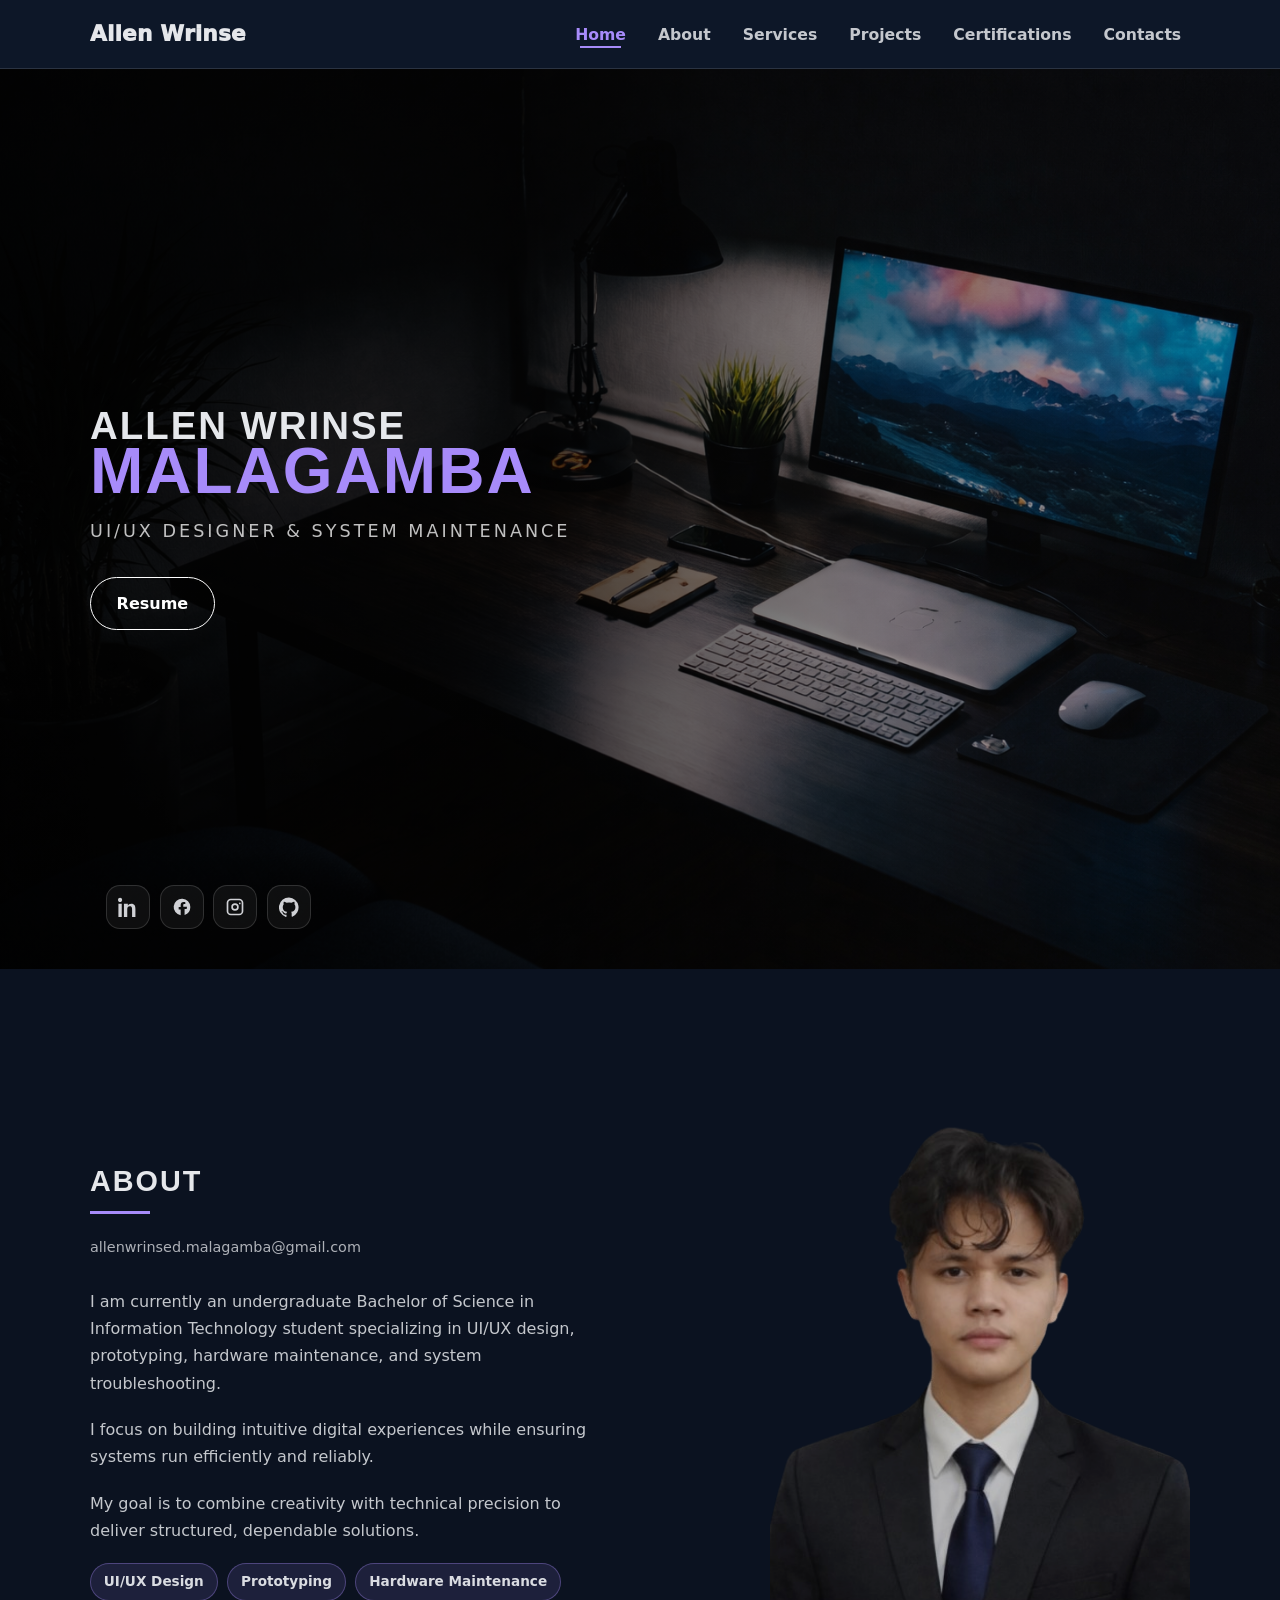
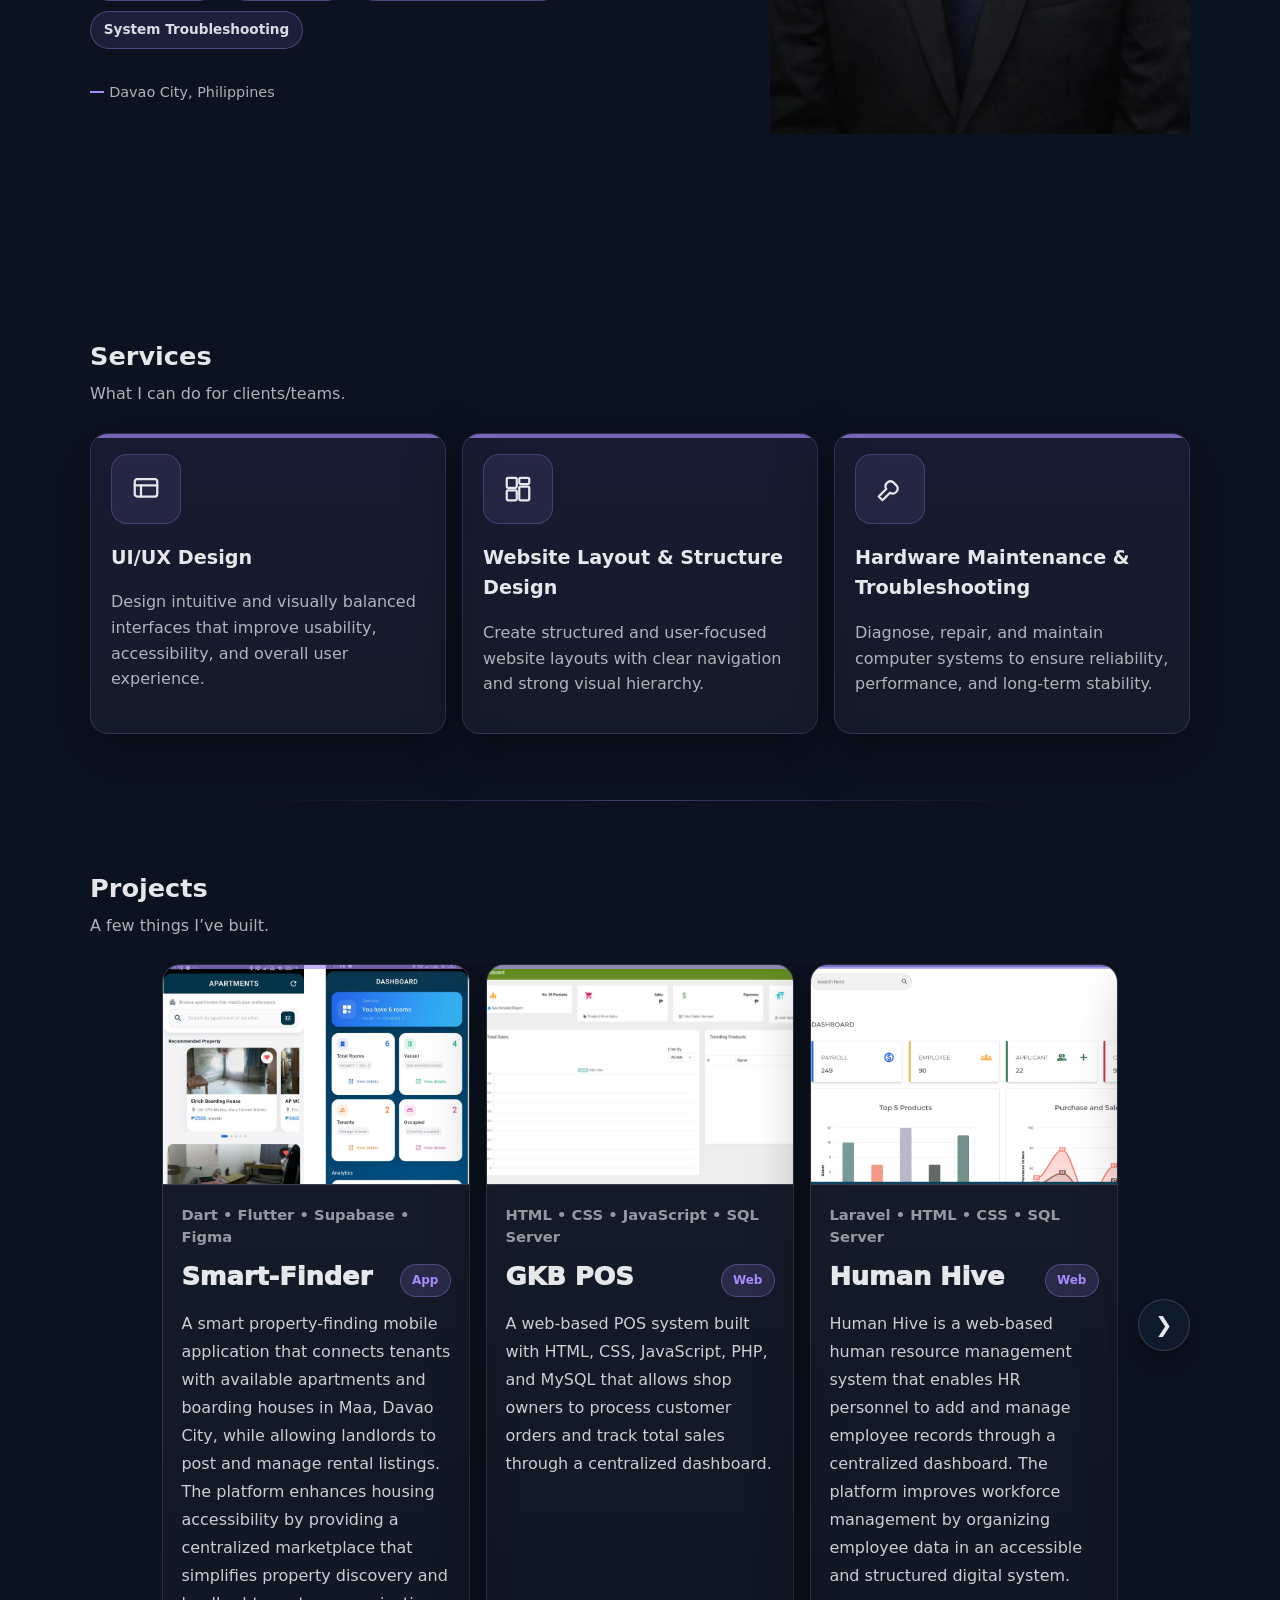
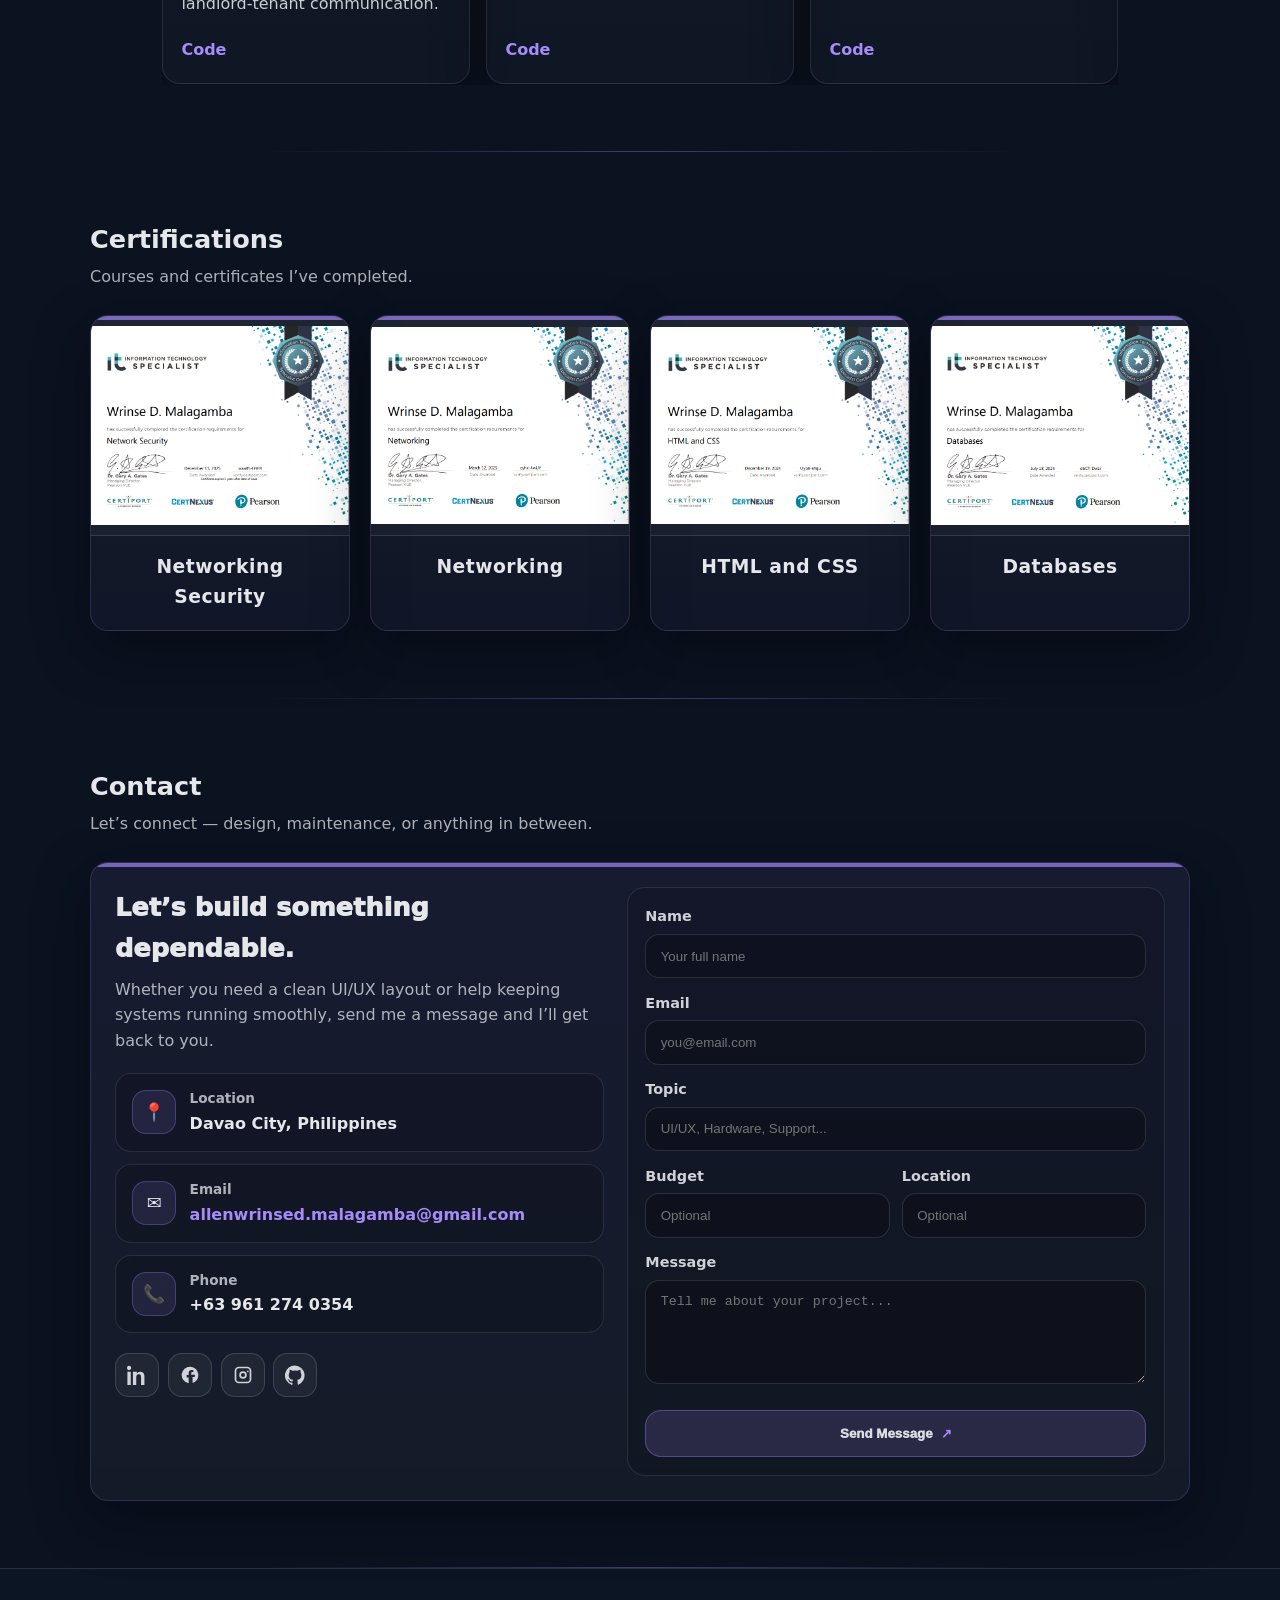
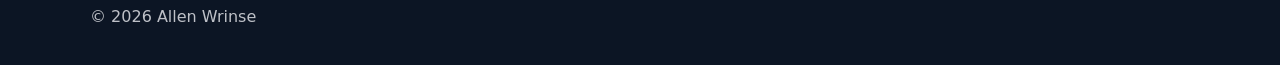
==== index.html @ 5a3c5b52 "Updated" ====
<!doctype html>
<html lang="en">
<head>
  <meta charset="utf-8" />
  <meta name="viewport" content="width=device-width, initial-scale=1" />
  <meta name="description" content="Portfolio website" />
  <title>Allen Wrinse | Portfolio</title>
  <link rel="stylesheet" href="css/style.css" />
  <link href="https://fonts.googleapis.com/css2?family=Bebas+Neue&display=swap" rel="stylesheet">
</head>

<body>
  <!-- ✅ MODERN LOADING SCREEN -->
  <div class="loader-screen" id="loaderScreen" aria-hidden="true">
    <div class="loader-content">
      <div class="loader-ring"></div>
      <p class="loader-text">Loading portfolio...</p>
    </div>
  </div>

  <header class="site-header" id="top">
    <div class="container header-inner">
      <a class="logo" href="#top">Allen Wrinse</a>

      <button class="nav-toggle" aria-label="Open menu" aria-expanded="false" data-toggle>
        ☰
      </button>

      <nav class="nav" aria-label="Primary navigation" data-nav>
        <a href="#home">Home</a>
        <a href="#about">About</a>
        <a href="#services">Services</a>
        <a href="#projects">Projects</a>
        <a href="#certifications">Certifications</a>
        <a href="#contact">Contacts</a>
      </nav>
    </div>
  </header>

  <main>
    <!-- HOME -->
    <section class="hero-full" id="home">
      <div class="hero-overlay"></div>

      <div class="container hero-content">
        <div class="hero-left">
          <h1 class="hero-title">
            <span class="first-name">ALLEN WRINSE</span>
            <span class="last-name">MALAGAMBA</span>
          </h1>

          <p class="hero-role">UI/UX Designer & System Maintenance</p>

          <div class="hero-buttons">
            <a href="assets/resume/Malagamba-Resume (1).pdf" download class="hero-btn">
              Resume
            </a>
          </div>
        </div>
      </div>

      <!-- Hero Social Media -->
      <div class="hero-social">
        <!-- LinkedIn -->
        <a class="social-btn" href="YOUR_LINKEDIN_URL" target="_blank" rel="noreferrer" aria-label="LinkedIn">
          <svg viewBox="0 0 24 24" class="social-icon" aria-hidden="true">
            <path d="M4.98 3.5C4.98 4.88 3.87 6 2.5 6S0 4.88 0 3.5 1.12 1 2.5 1 4.98 2.12 4.98 3.5ZM.5 8h4V24h-4V8Zm7.5 0h3.8v2.2h.1c.5-1 1.9-2.2 4-2.2 4.2 0 5 2.8 5 6.4V24h-4v-8.3c0-2 0-4.5-2.7-4.5-2.7 0-3.1 2.1-3.1 4.4V24h-4V8Z"/>
          </svg>
        </a>

        <!-- Facebook -->
        <a class="social-btn" href="https://www.facebook.com/allen.ae.37" target="_blank" rel="noreferrer" aria-label="Facebook">
          <svg viewBox="0 0 24 24" class="social-icon" aria-hidden="true">
            <path d="M22 12a10 10 0 1 0-11.6 9.9v-7H8v-2.9h2.4V9.7c0-2.4 1.4-3.7 3.6-3.7 1 0 2 .2 2 .2v2.2h-1.1c-1.1 0-1.4.7-1.4 1.4v1.8H18l-.4 2.9h-2.5v7A10 10 0 0 0 22 12Z"/>
          </svg>
        </a>

        <!-- Instagram -->
        <a class="social-btn" href="https://www.instagram.com/wrinshit/" target="_blank" rel="noreferrer" aria-label="Instagram">
          <svg viewBox="0 0 24 24" class="social-icon" aria-hidden="true">
            <path d="M7 2h10a5 5 0 0 1 5 5v10a5 5 0 0 1-5 5H7a5 5 0 0 1-5-5V7a5 5 0 0 1 5-5Zm10 2H7a3 3 0 0 0-3 3v10a3 3 0 0 0 3 3h10a3 3 0 0 0 3-3V7a3 3 0 0 0-3-3Zm-5 3.5A4.5 4.5 0 1 1 7.5 12 4.5 4.5 0 0 1 12 7.5Zm0 2A2.5 2.5 0 1 0 14.5 12 2.5 2.5 0 0 0 12 9.5ZM17.8 6.7a1 1 0 1 1-1 1 1 1 0 0 1 1-1Z"/>
          </svg>
        </a>

        <!-- GitHub -->
        <a class="social-btn" href="https://github.com/Wrnse" target="_blank" rel="noreferrer" aria-label="GitHub">
          <svg viewBox="0 0 24 24" class="social-icon" aria-hidden="true">
            <path d="M12 .5A12 12 0 0 0 8.2 23.9c.6.1.8-.3.8-.6v-2.1c-3.3.7-4-1.4-4-1.4-.6-1.4-1.4-1.8-1.4-1.8-1.1-.8.1-.8.1-.8 1.2.1 1.8 1.2 1.8 1.2 1.1 1.8 2.9 1.3 3.6 1 .1-.8.4-1.3.7-1.6-2.6-.3-5.3-1.3-5.3-5.8 0-1.3.5-2.4 1.2-3.2-.1-.3-.5-1.5.1-3.1 0 0 1-.3 3.3 1.2a11.3 11.3 0 0 1 6 0c2.3-1.5 3.3-1.2 3.3-1.2.6 1.6.2 2.8.1 3.1.8.8 1.2 1.9 1.2 3.2 0 4.5-2.7 5.5-5.3 5.8.4.3.8 1 .8 2.1v3.1c0 .3.2.7.8.6A12 12 0 0 0 12 .5Z"/>
          </svg>
        </a>
      </div>
    </section>

    <!-- ABOUT -->
    <section class="about-split" id="about">
      <div class="about-overlay"></div>

      <div class="container about-inner">
        <div class="about-left">
          <h2 class="about-heading">
            ABOUT
            <span class="about-accent-line"></span>
          </h2>

          <p class="about-email">
            allenwrinsed.malagamba@gmail.com
          </p>

          <div class="about-description">
            <p>
              I am currently an undergraduate Bachelor of Science in Information Technology student specializing in UI/UX design, prototyping, hardware maintenance, and system troubleshooting.
            </p>

            <p>
              I focus on building intuitive digital experiences while ensuring systems run efficiently and reliably.
            </p>

            <p>
              My goal is to combine creativity with technical precision to deliver structured, dependable solutions.
            </p>
          </div>

          <div class="about-highlight">
            <span>UI/UX Design</span>
            <span>Prototyping</span>
            <span>Hardware Maintenance</span>
            <span>System Troubleshooting</span>
          </div>

          <div class="about-location">
            <span>Davao City, Philippines</span>
          </div>
        </div>

        <div class="about-right">
          <img src="assets/images/Profile2.png" alt="Allen Portrait">
        </div>
      </div>
    </section>

    <!-- SERVICES -->
    <section class="section" id="services">
      <div class="container">
        <div class="section-head">
          <h2>Services</h2>
          <p class="muted">What I can do for clients/teams.</p>
          <br>
        </div>

        <div class="grid services-grid">
          <article class="card service">
            <div class="service-icon-box">
              <svg viewBox="0 0 24 24" aria-hidden="true">
                <rect x="3" y="4" width="18" height="14" rx="2"/>
                <line x1="3" y1="9" x2="21" y2="9"/>
                <line x1="8" y1="9" x2="8" y2="18"/>
              </svg>
            </div>

            <h3>UI/UX Design</h3>
            <p class="muted">
              Design intuitive and visually balanced interfaces that improve usability,
              accessibility, and overall user experience.
            </p>
          </article>

          <article class="card service">
            <div class="service-icon-box">
              <svg viewBox="0 0 24 24" aria-hidden="true">
                <rect x="3" y="3" width="8" height="8" rx="1"/>
                <rect x="13" y="3" width="8" height="5" rx="1"/>
                <rect x="13" y="10" width="8" height="11" rx="1"/>
                <rect x="3" y="13" width="8" height="8" rx="1"/>
              </svg>
            </div>

            <h3>Website Layout & Structure Design</h3>
            <p class="muted">
              Create structured and user-focused website layouts with clear navigation
              and strong visual hierarchy.
            </p>
          </article>

          <article class="card service">
            <div class="service-icon-box">
              <svg viewBox="0 0 24 24" aria-hidden="true">
                <path d="M14.5 6.5a4 4 0 0 0-5.5 5.5L3 18l3 3 6-6a4 4 0 0 0 5.5-5.5z"/>
              </svg>
            </div>

            <h3>Hardware Maintenance & Troubleshooting</h3>
            <p class="muted">
              Diagnose, repair, and maintain computer systems to ensure reliability,
              performance, and long-term stability.
            </p>
          </article>
        </div>
      </div>
    </section>

<!-- PROJECTS -->
<section class="section" id="projects">
  <div class="container">
    <div class="section-head">
      <h2>Projects</h2>
      <p class="muted">A few things I’ve built.</p>
      <br>
    </div>

    <div class="projects-slider" id="projectsSlider">
      <button class="projects-arrow projects-arrow-prev" id="projectsPrev" aria-label="Previous projects">
        &#10094;
      </button>

      <div class="projects-viewport">
        <div class="projects-track" id="projectsTrack">

          <!-- Project 1 -->
          <article class="card project">
            <div class="project-media">
              <img class="project-img" src="assets/images/Project1.2.jpg" alt="BusWay CrowdSense preview">
            </div>

            <div class="project-body">
              <p class="project-meta">Dart • Flutter • Supabase • Figma</p>

              <div class="project-top">
                <h3>Smart-Finder</h3>
              <span class="pill">App</span>
              </div>

              <p class="project-desc">
                A smart property-finding mobile application that connects tenants with 
                available apartments and boarding houses in Maa, Davao City, while allowing 
                landlords to post and manage rental listings. The platform enhances housing 
                accessibility by providing a centralized marketplace that simplifies property 
                discovery and landlord-tenant communication.
              </p>

              <div class="links-row">
                <a class="link" href="https://github.com/Wrnse/SmartFinder.git" target="_blank" rel="noreferrer">Code</a>
                
              </div>
            </div>
          </article>

          <!-- Project 2 -->
          <article class="card project">
            <div class="project-media">
              <img class="project-img" src="assets/images/Project2.jpg" alt="Smart-Finder preview">
            </div>

            <div class="project-body">
              <p class="project-meta">HTML • CSS • JavaScript • SQL Server</p>

              <div class="project-top">
                <h3>GKB POS</h3>
                <span class="pill">Web</span>
              </div>

              <p class="project-desc">
                A web-based POS system built with HTML, CSS, JavaScript, PHP, and 
                MySQL that allows shop owners to process customer orders and track 
                total sales through a centralized dashboard.
              </p>

              <div class="links-row">
                <a class="link" href="#" target="_blank" rel="noreferrer">Code</a>
          
              </div>
            </div>
          </article>

          <!-- Project 3 -->
          <article class="card project">
            <div class="project-media">
              <img class="project-img" src="assets/images/Project3.png" alt="Library Management System preview">
            </div>

            <div class="project-body">
              <p class="project-meta">Laravel • HTML • CSS • SQL Server</p>

              <div class="project-top">
                <h3>Human Hive</h3>
                <span class="pill">Web</span>
              </div>

              <p class="project-desc">
                Human Hive is a web-based human resource management system that enables 
                HR personnel to add and manage employee records through a centralized 
                dashboard. The platform improves workforce management by organizing 
                employee data in an accessible and structured digital system.
              </p>

              <div class="links-row">
                <a class="link" href="#" target="_blank" rel="noreferrer">Code</a>
                
              </div>
            </div>
          </article>

          <!-- Project 4 -->
          <article class="card project">
            <div class="project-media">
              <img class="project-img" src="assets/images/Project4.png" alt="Library Management System preview">
            </div>

            <div class="project-body">
              <p class="project-meta">HTML • CSS • PHP • Supabase</p>

              <div class="project-top">
                <h3>Smart Finder Admin Panel</h3>
                <span class="pill">Web</span>
              </div>

              <p class="project-desc">
                Smart Finder Admin Panel is a web-based admin management system that allows 
                administrators to approve or reject landlord accounts and room listings, 
                ensuring that only verified properties appear on the Smart Finder platform.
              </p>

              <div class="links-row">
                <a class="link" href="#" target="_blank" rel="noreferrer">Code</a>
                
              </div>
            </div>
          </article>
           <!-- Project 5 -->
          <article class="card project">
            <div class="project-media">
              <img class="project-img" src="assets/images/Project5.jpg" alt="Library Management System preview">
            </div>

            <div class="project-body">
              <p class="project-meta">Figma</p>

              <div class="project-top">
                <h3>Smart Finder Prototype</h3>
                <span class="pill">Figma</span>
              </div>

              <p class="project-desc">
                Smart Finder Prototype is a UI/UX design prototype developed in Figma 
                that demonstrates the layout, navigation, and user interface of the Smart
                 Finder mobile application. The prototype was used to visualize the system 
                 design and improve the user experience before implementation.
              </p>

              <div class="links-row">
                <a class="link" href="https://www.figma.com/design/rtiCyKwjjNTP4VekdtyBj2/SMART-FINDER?node-id=0-1&p=f&t=eLqyEFg26atmFKoG-0" target="_blank" rel="noreferrer">Code</a>
                
              </div>
            </div>
          </article>

        </div>
      </div>

      <button class="projects-arrow projects-arrow-next" id="projectsNext" aria-label="Next projects">
        &#10095;
      </button>
    </div>
  </div>
</section>

    <!-- CERTIFICATIONS -->
    <section class="section" id="certifications">
      <div class="container">
        <div class="section-head">
          <h2>Certifications</h2>
          <p class="muted">Courses and certificates I’ve completed.</p>
          <br>
        </div>

        <div class="grid cert-grid">
          <article class="card cert" role="button" tabindex="0"
            data-cert="assets/images/Cert1.png" data-title="Networking Security">
            <div class="cert-media">
              <img class="cert-img" src="assets/images/Cert1.png" alt="Networking Security certificate">
            </div>
            <h3 class="cert-title">Networking Security</h3>
          </article>

          <article class="card cert" role="button" tabindex="0"
            data-cert="assets/images/Cert2.png" data-title="Networking">
            <div class="cert-media">
              <img class="cert-img" src="assets/images/Cert2.png" alt="Networking certificate">
            </div>
            <h3 class="cert-title">Networking</h3>
          </article>

          <article class="card cert" role="button" tabindex="0"
            data-cert="assets/images/Cert3.png" data-title="HTML and CSS">
            <div class="cert-media">
              <img class="cert-img" src="assets/images/Cert3.png" alt="HTML and CSS certificate">
            </div>
            <h3 class="cert-title">HTML and CSS</h3>
          </article>

          <article class="card cert" role="button" tabindex="0"
            data-cert="assets/images/Cert4.png" data-title="Databases">
            <div class="cert-media">
              <img class="cert-img" src="assets/images/Cert4.png" alt="Databases certificate">
            </div>
            <h3 class="cert-title">Databases</h3>
          </article>
        </div>
      </div>
    </section>

    <!-- CONTACT -->
    <section class="section" id="contact">
      <div class="container">
        <div class="section-head">
          <h2>Contact</h2>
          <p class="muted">Let’s connect — design, maintenance, or anything in between.</p>
          <br>
        </div>

        <div class="contact-layout card">
          <div class="contact-left">
            <h3 class="contact-title">Let’s build something dependable.</h3>
            <p class="muted contact-sub">
              Whether you need a clean UI/UX layout or help keeping systems running smoothly,
              send me a message and I’ll get back to you.
            </p>

            <div class="contact-items">
              <div class="contact-item">
                <div class="contact-icon">📍</div>
                <div>
                  <p class="muted contact-label">Location</p>
                  <p class="contact-value">Davao City, Philippines</p>
                </div>
              </div>

              <div class="contact-item">
                <div class="contact-icon">✉️</div>
                <div>
                  <p class="muted contact-label">Email</p>
                  <p class="contact-value">
                    <a class="link"
                      href="https://mail.google.com/mail/?view=cm&fs=1&to=allenwrinsed.malagamba@gmail.com"
                      target="_blank"
                      rel="noopener noreferrer">
                      allenwrinsed.malagamba@gmail.com
                    </a>
                  </p>
                </div>
              </div>

              <div class="contact-item">
                <div class="contact-icon">📞</div>
                <div>
                  <p class="muted contact-label">Phone</p>
                  <p class="contact-value">
                    <a>+63 961 274 0354</a>
                  </p>
                </div>
              </div>
            </div>

            <div class="contact-social">
              <!-- LinkedIn -->
              <a class="social-btn" href="YOUR_LINKEDIN_URL" target="_blank" rel="noreferrer" aria-label="LinkedIn">
                <svg viewBox="0 0 24 24" class="social-icon" aria-hidden="true">
                  <path d="M4.98 3.5C4.98 4.88 3.87 6 2.5 6S0 4.88 0 3.5 1.12 1 2.5 1 4.98 2.12 4.98 3.5ZM.5 8h4V24h-4V8Zm7.5 0h3.8v2.2h.1c.5-1 1.9-2.2 4-2.2 4.2 0 5 2.8 5 6.4V24h-4v-8.3c0-2 0-4.5-2.7-4.5-2.7 0-3.1 2.1-3.1 4.4V24h-4V8Z"/>
                </svg>
              </a>

              <!-- Facebook -->
              <a class="social-btn" href="https://www.facebook.com/allen.ae.37" target="_blank" rel="noreferrer" aria-label="Facebook">
                <svg viewBox="0 0 24 24" class="social-icon" aria-hidden="true">
                  <path d="M22 12a10 10 0 1 0-11.6 9.9v-7H8v-2.9h2.4V9.7c0-2.4 1.4-3.7 3.6-3.7 1 0 2 .2 2 .2v2.2h-1.1c-1.1 0-1.4.7-1.4 1.4v1.8H18l-.4 2.9h-2.5v7A10 10 0 0 0 22 12Z"/>
                </svg>
              </a>

              <!-- Instagram -->
              <a class="social-btn" href="https://www.instagram.com/wrinshit/" target="_blank" rel="noreferrer" aria-label="Instagram">
                <svg viewBox="0 0 24 24" class="social-icon" aria-hidden="true">
                  <path d="M7 2h10a5 5 0 0 1 5 5v10a5 5 0 0 1-5 5H7a5 5 0 0 1-5-5V7a5 5 0 0 1 5-5Zm10 2H7a3 3 0 0 0-3 3v10a3 3 0 0 0 3 3h10a3 3 0 0 0 3-3V7a3 3 0 0 0-3-3Zm-5 3.5A4.5 4.5 0 1 1 7.5 12 4.5 4.5 0 0 1 12 7.5Zm0 2A2.5 2.5 0 1 0 14.5 12 2.5 2.5 0 0 0 12 9.5ZM17.8 6.7a1 1 0 1 1-1 1 1 1 0 0 1 1-1Z"/>
                </svg>
              </a>

              <!-- GitHub -->
              <a class="social-btn" href="https://github.com/Wrnse" target="_blank" rel="noreferrer" aria-label="GitHub">
                <svg viewBox="0 0 24 24" class="social-icon" aria-hidden="true">
                  <path d="M12 .5A12 12 0 0 0 8.2 23.9c.6.1.8-.3.8-.6v-2.1c-3.3.7-4-1.4-4-1.4-.6-1.4-1.4-1.8-1.4-1.8-1.1-.8.1-.8.1-.8 1.2.1 1.8 1.2 1.8 1.2 1.1 1.8 2.9 1.3 3.6 1 .1-.8.4-1.3.7-1.6-2.6-.3-5.3-1.3-5.3-5.8 0-1.3.5-2.4 1.2-3.2-.1-.3-.5-1.5.1-3.1 0 0 1-.3 3.3 1.2a11.3 11.3 0 0 1 6 0c2.3-1.5 3.3-1.2 3.3-1.2.6 1.6.2 2.8.1 3.1.8.8 1.2 1.9 1.2 3.2 0 4.5-2.7 5.5-5.3 5.8.4.3.8 1 .8 2.1v3.1c0 .3.2.7.8.6A12 12 0 0 0 12 .5Z"/>
                </svg>
              </a>
            </div>
          </div>

          <div class="contact-right">
            <form class="contact-form"
              action="https://formsubmit.co/allenwrinsed.malagamba@gmail.com"
              method="POST">
              <input type="hidden" name="_subject" value="New Portfolio Message (Allen Wrinse)">
              <input type="hidden" name="_captcha" value="false">
              <input type="hidden" name="_template" value="table">

              <div class="field">
                <label for="name">Name</label>
                <input id="name" name="name" type="text" placeholder="Your full name" required>
              </div>

              <div class="field">
                <label for="email">Email</label>
                <input id="email" name="email" type="email" placeholder="you@email.com" required>
              </div>

              <div class="field">
                <label for="topic">Topic</label>
                <input id="topic" name="topic" type="text" placeholder="UI/UX, Hardware, Support..." required>
              </div>

              <div class="field field-row">
                <div class="field">
                  <label for="budget">Budget</label>
                  <input id="budget" name="budget" type="text" placeholder="Optional">
                </div>

                <div class="field">
                  <label for="location">Location</label>
                  <input id="location" name="location" type="text" placeholder="Optional">
                </div>
              </div>

              <div class="field">
                <label for="message">Message</label>
                <textarea id="message" name="message" rows="5" placeholder="Tell me about your project..." required></textarea>
              </div>

              <button class="contact-submit" type="submit">
                Send Message <span class="send-arrow">↗</span>
              </button>
            </form>
          </div>
        </div>
      </div>
    </section>
  </main>

  <footer class="site-footer">
    <div class="container footer-inner">
      <p>© 2026 Allen Wrinse</p>
    </div>
  </footer>

  <!-- CERT MODAL -->
  <div class="modal" id="certModal" aria-hidden="true">
    <div class="modal-overlay" data-close></div>

    <div class="modal-dialog" role="dialog" aria-modal="true" aria-label="Certificate preview">
      <button class="modal-close" type="button" aria-label="Close modal" data-close>✕</button>

      <h3 class="modal-title" id="modalTitle">Certificate</h3>

      <div class="modal-body">
        <img id="modalImg" src="" alt="Certificate preview">
      </div>
    </div>
  </div>

  <script>
  // ✅ MODERN LOADING SCREEN
  window.addEventListener("load", () => {
    const loader = document.getElementById("loaderScreen");
    if (loader) {
      loader.classList.add("hide");

      setTimeout(() => {
        loader.style.display = "none";
      }, 700);
    }
  });

  // Navbar Active Section Highlight
  const sections = document.querySelectorAll("section[id]");
  const navLinks = document.querySelectorAll(".nav a");

  function activateNavOnScroll() {
    let scrollY = window.pageYOffset;

    sections.forEach(section => {
      const sectionHeight = section.offsetHeight;
      const sectionTop = section.offsetTop - 120;
      const sectionId = section.getAttribute("id");

      if (scrollY > sectionTop && scrollY <= sectionTop + sectionHeight) {
        navLinks.forEach(link => {
          link.classList.remove("active");
          if (link.getAttribute("href") === "#" + sectionId) {
            link.classList.add("active");
          }
        });
      }
    });
  }

  window.addEventListener("scroll", activateNavOnScroll);

  // Mobile nav toggle
  const btn = document.querySelector("[data-toggle]");
  const nav = document.querySelector("[data-nav]");
  if (btn && nav) {
    btn.addEventListener("click", () => {
      const open = nav.classList.toggle("open");
      btn.setAttribute("aria-expanded", open ? "true" : "false");
    });
  }

  // Fade In Sections On Scroll
  const fadeSections = document.querySelectorAll(".section");

  const observer = new IntersectionObserver(entries => {
    entries.forEach(entry => {
      if (entry.isIntersecting) {
        entry.target.classList.add("visible");
      }
    });
  }, {
    threshold: 0.15
  });

  fadeSections.forEach(section => {
    observer.observe(section);
  });

  const aboutImg = document.querySelector(".about-right img");

  const imgObserver = new IntersectionObserver(entries => {
    entries.forEach(entry => {
      if (entry.isIntersecting) {
        entry.target.classList.add("visible");
      }
    });
  }, { threshold: 0.3 });

  if (aboutImg) {
    imgObserver.observe(aboutImg);
  }

  // Certification Modal Logic
  const modal = document.getElementById("certModal");
  const modalImg = document.getElementById("modalImg");
  const modalTitle = document.getElementById("modalTitle");
  const certCards = document.querySelectorAll(".cert");

  function openModal(imgSrc, titleText) {
    modalImg.src = imgSrc;
    modalImg.alt = titleText + " certificate";
    modalTitle.textContent = titleText || "Certificate";

    modal.classList.add("open");
    modal.setAttribute("aria-hidden", "false");

    document.body.style.overflow = "hidden";
  }

  function closeModal() {
    modal.classList.remove("open");
    modal.setAttribute("aria-hidden", "true");

    document.body.style.overflow = "";
    modalImg.src = "";
  }

  certCards.forEach(card => {
    const imgSrc = card.getAttribute("data-cert");
    const titleText = card.getAttribute("data-title") || "Certificate";

    card.addEventListener("click", () => openModal(imgSrc, titleText));

    card.addEventListener("keydown", (e) => {
      if (e.key === "Enter" || e.key === " ") {
        e.preventDefault();
        openModal(imgSrc, titleText);
      }
    });
  });

  modal.addEventListener("click", (e) => {
    if (e.target.matches("[data-close]")) closeModal();
  });

  document.addEventListener("keydown", (e) => {
    if (e.key === "Escape" && modal.classList.contains("open")) {
      closeModal();
    }
  });

  // ✅ Projects slider with left/right arrows
  const projectsSlider = document.getElementById("projectsSlider");
  const projectsTrack = document.getElementById("projectsTrack");
  const projectsPrev = document.getElementById("projectsPrev");
  const projectsNext = document.getElementById("projectsNext");
  const projectCards = projectsTrack ? Array.from(projectsTrack.querySelectorAll(".project")) : [];

  let currentProjectPage = 0;

  function getVisibleProjects() {
    if (window.innerWidth <= 600) return 1;
    if (window.innerWidth <= 900) return 2;
    return 3;
  }

  function shouldEnableProjectsSlider() {
    return projectCards.length > 3;
  }

  function getTotalPages() {
    const visibleProjects = getVisibleProjects();
    return Math.ceil(projectCards.length / visibleProjects);
  }

  function updateProjectArrowState() {
    if (!projectsPrev || !projectsNext) return;

    if (!shouldEnableProjectsSlider()) {
      projectsPrev.style.display = "none";
      projectsNext.style.display = "none";
      return;
    }

    const totalPages = getTotalPages();

    projectsPrev.style.display = currentProjectPage > 0 ? "grid" : "none";
    projectsNext.style.display = currentProjectPage < totalPages - 1 ? "grid" : "none";
  }

  function updateProjectsSlider() {
    if (!projectsSlider || !projectsTrack || !projectCards.length) return;

    if (!shouldEnableProjectsSlider()) {
      projectsSlider.classList.remove("is-slider");
      projectsTrack.style.transform = "";
      updateProjectArrowState();
      currentProjectPage = 0;
      return;
    }

    projectsSlider.classList.add("is-slider");

    const visibleProjects = getVisibleProjects();
    const totalPages = getTotalPages();

    if (currentProjectPage >= totalPages) {
      currentProjectPage = totalPages - 1;
    }

    const startIndex = currentProjectPage * visibleProjects;
    const maxStartIndex = Math.max(0, projectCards.length - visibleProjects);
    const safeStartIndex = Math.min(startIndex, maxStartIndex);

    const cardWidth = projectCards[0].offsetWidth;
    const gap = parseFloat(getComputedStyle(projectsTrack).gap) || 16;
    const moveX = safeStartIndex * (cardWidth + gap);

    projectsTrack.style.transform = `translateX(-${moveX}px)`;

    updateProjectArrowState();
  }

  if (projectsPrev && projectsNext && projectsTrack && projectsSlider) {
    projectsNext.addEventListener("click", () => {
      if (!shouldEnableProjectsSlider()) return;

      const totalPages = getTotalPages();

      if (currentProjectPage < totalPages - 1) {
        currentProjectPage++;
        updateProjectsSlider();
      }
    });

    projectsPrev.addEventListener("click", () => {
      if (!shouldEnableProjectsSlider()) return;

      if (currentProjectPage > 0) {
        currentProjectPage--;
        updateProjectsSlider();
      }
    });

    window.addEventListener("load", updateProjectsSlider);
    window.addEventListener("resize", updateProjectsSlider);
  }
</script>
</body>
</html>
---- css/style.css ----
*,
*::before,
*::after {
  box-sizing: border-box;
}

:root{
  --bg: #0b1220;
  --bg2: #0f1b2d;
  --card: rgba(255,255,255,.06);
  --card2: rgba(255,255,255,.04);
  --text: #e5e7eb;
  --muted: rgba(229,231,235,.75);
  --accent: #a78bfa;
  --border: rgba(255,255,255,.12);
  --radius: 18px;
  --maxw: 1100px;
  --shadow: 0 18px 55px rgba(0,0,0,.35);
}

/* ✅ MODERN LOADING SCREEN */
.loader-screen{
  position: fixed;
  inset: 0;
  z-index: 20000;
  display: flex;
  align-items: center;
  justify-content: center;
  background:
    radial-gradient(700px 500px at 20% 20%, rgba(167,139,250,.18), transparent 60%),
    radial-gradient(700px 500px at 80% 20%, rgba(56,189,248,.10), transparent 60%),
    linear-gradient(180deg, #0b1220, #0f1b2d);
  transition: opacity .7s ease, visibility .7s ease;
}

.loader-screen.hide{
  opacity: 0;
  visibility: hidden;
  pointer-events: none;
}

.loader-content{
  text-align: center;
  padding: 2rem;
}

.loader-ring{
  width: 78px;
  height: 78px;
  margin: 0 auto 1.25rem;
  border-radius: 50%;
  border: 3px solid rgba(255,255,255,.12);
  border-top-color: var(--accent);
  border-right-color: rgba(255,255,255,.45);
  box-shadow: 0 0 35px rgba(167,139,250,.18);
  animation: loaderSpin 1s linear infinite;
}

.loader-name{
  margin: 0;
  font-size: clamp(1.4rem, 3vw, 2.3rem);
  font-weight: 950;
  letter-spacing: 3px;
  color: #ffffff;
}

.loader-text{
  margin: .6rem 0 0;
  color: rgba(229,231,235,.72);
  letter-spacing: 2px;
  text-transform: uppercase;
  font-size: .85rem;
}

@keyframes loaderSpin{
  to{
    transform: rotate(360deg);
  }
}

/* GLOBAL */
* {
  transition:
    background .25s ease,
    border-color .25s ease,
    color .25s ease,
    box-shadow .25s ease,
    transform .25s ease;
}

html {
  scroll-behavior: smooth;
}

body{
  margin: 0;
  font-family: system-ui, -apple-system, "Segoe UI", Roboto, Arial, sans-serif;
  background:
    radial-gradient(900px 650px at 15% 10%, rgba(167,139,250,.14), transparent 62%),
    radial-gradient(900px 650px at 85% 15%, rgba(56,189,248,.10), transparent 58%),
    var(--bg);
  color: var(--text);
  line-height: 1.6;
  overflow-x: hidden;
}

img {
  max-width: 100%;
  display: block;
}

a {
  color: inherit;
  text-decoration: none;
}

.container{
  width: min(var(--maxw), calc(100% - 2rem));
  margin-inline: auto;
}

.section{
  padding: 4.2rem 0;
  opacity: 0;
  transform: translateY(40px);
  transition: opacity .8s ease, transform .8s ease;
  position: relative;
}

.section.visible{
  opacity: 1;
  transform: translateY(0);
}

.section::after{
  content: "";
  position: absolute;
  bottom: 0;
  left: 50%;
  transform: translateX(-50%);
  width: 60%;
  height: 1px;
  background: linear-gradient(
    to right,
    transparent,
    rgba(167,139,250,.35),
    transparent
  );
}

.grid{
  display: grid;
  gap: 1rem;
}

.card{
  position: relative;
  background: var(--card);
  border: 1px solid var(--border);
  border-radius: var(--radius);
  padding: 1.25rem;
  box-shadow: var(--shadow);
  overflow: hidden;
}

.card::before{
  content: "";
  position: absolute;
  top: 0;
  left: 0;
  right: 0;
  height: 4px;
  background: rgba(167,139,250,.75);
  opacity: .9;
}

.muted{
  color: var(--muted);
}

.accent{
  color: var(--accent);
}

.link{
  color: var(--accent);
  font-weight: 900;
}

.link:hover{
  text-decoration: underline;
}

/* Header */
.site-header{
  position: sticky;
  top: 0;
  z-index: 10;
  background: rgba(15,27,45,.70);
  backdrop-filter: blur(10px);
  border-bottom: 1px solid var(--border);
}

.header-inner{
  display: flex;
  align-items: center;
  justify-content: space-between;
  padding: 0.9rem 0;
  gap: 1rem;
  position: relative;
}

.logo{
  font-weight: 950;
  letter-spacing: .2px;
  font-size: 1.35rem;
}

.nav{
  display: flex;
  flex-wrap: wrap;
  gap: 0.9rem;
  justify-content: flex-end;
  align-items: center;
}

.nav a{
  position: relative;
  color: rgba(229,231,235,.85);
  font-weight: 800;
  font-size: 0.98rem;
  padding: 0.45rem 0.55rem;
  border-radius: 12px;
  transition: color .2s ease, background .2s ease;
}

.nav a:hover{
  color: var(--accent);
  background: rgba(167,139,250,.10);
}

.nav a::after{
  content: "";
  position: absolute;
  left: 50%;
  bottom: 6px;
  width: 0%;
  height: 2px;
  background: var(--accent);
  transition: width .25s ease, left .25s ease;
}

.nav a:hover::after{
  width: 60%;
  left: 20%;
}

.nav a.active{
  color: var(--accent);
}

.nav a.active::after{
  width: 60%;
  left: 20%;
}

.nav-cta{
  padding: 0.55rem 0.85rem !important;
  border: 1px solid rgba(167,139,250,.38);
  border-radius: 999px !important;
  background: rgba(167,139,250,.10);
  color: var(--text) !important;
}

.nav-toggle{
  display: none;
  border: 1px solid var(--border);
  background: var(--card2);
  color: var(--text);
  border-radius: 12px;
  padding: 0.55rem 0.75rem;
  font-size: 1.1rem;
  cursor: pointer;
}

/* Hero */
.hero{
  padding-top: 2.7rem;
}

.hero-grid{
  display: grid;
  grid-template-columns: 1.2fr 0.8fr;
  gap: 1.25rem;
  align-items: start;
}

.hero-left {
  opacity: 0;
  transform: translateY(40px);
  animation: heroFadeUp 1s ease forwards;
  animation-delay: .4s;
  max-width: 600px;
}

@keyframes heroFadeUp {
  to {
    opacity: 1;
    transform: translateY(0);
  }
}

.badge{
  display: inline-flex;
  width: fit-content;
  padding: .35rem .65rem;
  border-radius: 999px;
  border: 1px solid rgba(167,139,250,.32);
  background: rgba(167,139,250,.10);
  font-weight: 900;
  letter-spacing: .02em;
  color: rgba(229,231,235,.92);
  margin: 0 0 .85rem;
}

.hero-text h1{
  margin: 0 0 0.75rem;
  line-height: 1.12;
  font-size: clamp(2rem, 3.2vw, 3.1rem);
}

.lead{
  font-size: 1.05rem;
  max-width: 62ch;
}

.btn-row{
  display: flex;
  gap: 0.75rem;
  flex-wrap: wrap;
  margin-top: 1.2rem;
}

.btn{
  display: inline-flex;
  align-items: center;
  justify-content: center;
  padding: 0.85rem 1.05rem;
  border-radius: 999px;
  border: 1px solid var(--border);
  font-weight: 950;
  transition: transform .15s ease, background .15s ease, border-color .15s ease;
}

.btn:hover{
  transform: translateY(-1px);
}

.btn.primary{
  background: var(--accent);
  color: #0b1020;
  border-color: transparent;
  border-radius: 8%;
}

.btn.ghost{
  background: transparent;
  color: var(--text);
}

.resume-download{
  gap: .6rem;
  padding: .8rem 1.05rem;
  border-radius: 14px;
}

.resume-download.btn.primary{
  background: rgba(167,139,250,.75);
  color: #ffffff;
  border: 1px solid rgba(0,0,0,.08);
}

.resume-download.btn.primary:hover{
  transform: translateY(-1px);
  background: rgba(33, 33, 33, 0.92);
  border-color: rgba(0,0,0,.12);
}

.resume-icon{
  width: 22px;
  height: 22px;
  stroke: currentColor;
  stroke-width: 2.2;
  fill: none;
  stroke-linecap: round;
  stroke-linejoin: round;
}

#resumeBtn::before{
  content: "⬇";
  margin-right: .55rem;
  font-weight: 950;
}

.quick{
  margin-top: 1.2rem;
  display: grid;
  grid-template-columns: repeat(3, 1fr);
  gap: .75rem;
}

.quick-item{
  border: 1px solid var(--border);
  border-radius: 14px;
  background: rgba(255,255,255,.03);
  padding: .75rem;
}

.quick-label{
  display: block;
  font-size: .85rem;
  color: var(--muted);
  font-weight: 800;
}

.quick-value{
  display: block;
  margin-top: .15rem;
  font-weight: 950;
}

.hero-card{
  background: linear-gradient(180deg, rgba(255,255,255,.08), rgba(255,255,255,.04));
  border: 1px solid var(--border);
  border-radius: calc(var(--radius) + 4px);
  overflow: hidden;
  box-shadow: var(--shadow);
}

.avatar{
  width: 100%;
  aspect-ratio: 1 / 1;
  object-fit: cover;
  border-bottom: 1px solid var(--border);
}

.hero-card-body{
  padding: 1rem 1.1rem 1.1rem;
}

.small{
  font-size: .92rem;
}

/* HERO FULL BACKGROUND STYLE */
.hero-full {
  position: relative;
  height: 100vh;
  display: flex;
  align-items: center;
  background: url("../assets/images/Background.png") center/cover no-repeat;
  overflow: hidden;
}

.hero-overlay {
  position: absolute;
  inset: 0;
  background: linear-gradient(
    to right,
    rgba(0,0,0,.85) 0%,
    rgba(0,0,0,.75) 40%,
    rgba(0,0,0,.4) 70%,
    rgba(0,0,0,.2) 100%
  );
}

.hero-content {
  position: relative;
  z-index: 2;
}

.first-name {
  font-family: 'Montserrat Light', sans-serif;
  font-size: clamp(1.8rem, 3vw, 4rem);
  letter-spacing: 2px;
  font-weight: 700;
  display: block;
}

.last-name {
  font-family: 'Montserrat', sans-serif;
  font-size: clamp(3.8rem, 5vw, 6rem);
  letter-spacing: 2px;
  font-weight: 900;
  display: block;
  color: #a78bfa;
}

.hero-role {
  margin-top: 1rem;
  font-size: 1.1rem;
  letter-spacing: 3px;
  text-transform: uppercase;
  color: rgba(255,255,255,.75);
}

.first-name,
.last-name {
  margin: 0;
  padding: 0;
  line-height: 0.9;
}

.hero-title {
  margin: 0;
  line-height: 0.9;
}

.hero-buttons {
  margin-top: 2rem;
  display: flex;
  gap: 1rem;
}

.hero-btn,
.contact-submit,
.btn {
  transition: transform .25s ease, box-shadow .25s ease;
}

.hero-btn {
  padding: .8rem 1.6rem;
  border-radius: 30px;
  font-weight: 700;
  border: 1px solid white;
  color: white;
  transition: all .25s ease;
}

.hero-btn:hover,
.contact-submit:hover,
.btn:hover {
  transform: translateY(-3px);
  box-shadow: 0 12px 30px rgba(0,0,0,.35);
}

.hero-btn:hover {
  background: white;
  color: black;
}

.hero-btn.outline {
  background: transparent;
}

.hero-btn.outline:hover {
  background: white;
  color: black;
}

/* Hero social */
.hero-social {
  position: absolute;
  bottom: 40px;
  left: 0;
  width: 100%;
  display: flex;
  gap: .6rem;
  padding-left: calc((100% - var(--maxw)) / 2 + 1rem);
}

/* About */
.about-split {
  position: relative;
  min-height: 100vh;
  display: flex;
  align-items: center;
  background: #0b1220;
  overflow: hidden;
}

.about-overlay {
  position: absolute;
  inset: 0;
  background: linear-gradient(
    to right,
    rgba(11,18,32,.95) 0%,
    rgba(11,18,32,.90) 45%,
    rgba(11,18,32,.55) 70%,
    rgba(11,18,32,.25) 100%
  );
}

.about-inner {
  position: relative;
  z-index: 2;
  display: grid;
  grid-template-columns: 1fr 1fr;
  align-items: center;
  gap: 2rem;
}

.about-left {
  max-width: 520px;
}

.about-heading {
  font-family: 'Montserrat', sans-serif;
  font-weight: 900;
  letter-spacing: 2px;
  font-size: 1.8rem;
  margin-bottom: .5rem;
  position: relative;
  display: inline-block;
}

.about-accent-line {
  display: block;
  width: 60px;
  height: 3px;
  margin-top: .4rem;
  background: var(--accent);
}

.about-email {
  color: var(--muted);
  font-size: .9rem;
  margin-bottom: 1.8rem;
}

.about-description p {
  color: rgba(229,231,235,.85);
  line-height: 1.7;
  margin-bottom: 1.2rem;
}

.about-highlight{
  display: flex;
  flex-wrap: wrap;
  gap: .6rem;
  margin-top: .5rem;
}

.about-highlight span{
  padding: .45rem .8rem;
  border-radius: 999px;
  font-size: .85rem;
  font-weight: 800;
  border: 1px solid rgba(167,139,250,.35);
  background: rgba(167,139,250,.12);
  color: rgba(229,231,235,.95);
  transition: transform .15s ease, background .15s ease;
}

.about-highlight span:hover{
  transform: translateY(-2px);
  background: rgba(167,139,250,.20);
}

.about-location {
  margin-top: 2rem;
  font-size: .9rem;
  color: var(--muted);
  position: relative;
  padding-left: 1.2rem;
}

.about-location::before {
  content: "";
  position: absolute;
  left: 0;
  top: 50%;
  width: 14px;
  height: 2px;
  background: var(--accent);
  transform: translateY(-50%);
}

.about-right {
  display: flex;
  justify-content: flex-end;
}

.about-right img {
  width: 100%;
  max-width: 420px;
  object-fit: cover;
  filter: brightness(.85);
  opacity: 0;
  transform: translateX(40px);
  transition: opacity .9s ease, transform .9s ease;
}

.about-right img.visible {
  opacity: 1;
  transform: translateX(0);
}

/* Section head */
.section-head h2{
  margin: 0 0 0.25rem;
  font-size: clamp(1.5rem, 2vw, 2rem);
}

.section-head p{
  margin: 0;
  max-width: 60ch;
}

/* Services */
.services-grid{
  grid-template-columns: repeat(3, 1fr);
}

.service {
  text-align: left;
  background: linear-gradient(
    180deg,
    rgba(167,139,250,.08),
    rgba(255,255,255,.04)
  );
  border: 1px solid rgba(167,139,250,.18);
  transition: transform .25s ease, box-shadow .25s ease, border-color .25s ease;
}

.service:hover {
  transform: translateY(-10px);
  border-color: rgba(167,139,250,.45);
  box-shadow: 0 25px 70px rgba(0,0,0,.55);
}

.service-icon-box {
  width: 70px;
  height: 70px;
  border-radius: 16px;
  background: rgba(167,139,250,.10);
  border: 1px solid rgba(167,139,250,.25);
  display: grid;
  place-items: center;
  margin-bottom: 1.2rem;
  transition: background .25s ease, transform .25s ease;
}

.service:hover .service-icon-box {
  background: rgba(167,139,250,.20);
  transform: scale(1.05);
}

.service-icon-box svg {
  width: 30px;
  height: 30px;
  stroke: var(--text);
  stroke-width: 1.8;
  fill: none;
  stroke-linecap: round;
  stroke-linejoin: round;
}

.service:hover svg {
  stroke: var(--accent);
}

.service h3 {
  margin-bottom: .6rem;
  font-size: 1.2rem;
  font-weight: 900;
}

/* ======================================
   FINAL PROJECTS CSS
====================================== */

.projects-slider{
  position: relative;
}

.projects-viewport{
  width: 100%;
  overflow: visible;
}

.projects-track{
  display: grid;
  grid-template-columns: repeat(3, minmax(0, 1fr));
  gap: 1rem;
  align-items: stretch;
}

/* same card size */
.project{
  position: relative;
  background: linear-gradient(
    180deg,
    rgba(255,255,255,.05),
    rgba(255,255,255,.02)
  );
  border: 1px solid rgba(255,255,255,.10);
  padding: 0;
  overflow: hidden;
  display: flex;
  flex-direction: column;
  height: auto;
  min-height: auto;
  transition: transform .25s ease, box-shadow .25s ease, border-color .25s ease;
}

.project:hover{
  transform: translateY(-10px);
  border-color: rgba(167,139,250,.45);
  box-shadow: 0 30px 80px rgba(0,0,0,.6);
}

.project-media{
  width: 100%;
  height: 220px; /* back to original */
  background: rgba(255,255,255,.03);
  border-bottom: 1px solid var(--border);
  overflow: hidden;
  flex-shrink: 0;
}

.project-img{
  width: 100%;
  height: 100%;
  object-fit: cover;
  object-position: center;
  transition: transform .35s ease;
}

.project:hover .project-img{
  transform: scale(1.04);
}

.project-body{
  padding: 1.2rem 1.15rem 1.25rem;
  display: flex;
  flex-direction: column;
  gap: .85rem;
  flex: 1;
}

.project-meta{
  margin: 0;
  font-size: .92rem;
  line-height: 1.5;
  color: rgba(229,231,235,.62);
  font-weight: 700;
}

.project-top{
  display: flex;
  justify-content: space-between;
  align-items: flex-start;
  gap: .75rem;
  margin: 0;
}

.project-top h3{
  margin: 0;
  font-size: clamp(1.45rem, 2vw, 2rem);
  line-height: 1.15;
  font-weight: 950;
  color: var(--text);
}

.project-desc{
  margin: 0;
  color: rgba(229,231,235,.88);
  font-size: 1rem;
  line-height: 1.75;
}

.project .pill{
  flex-shrink: 0;
  margin-top: .15rem;
  background: rgba(167,139,250,.15);
  border: 1px solid rgba(167,139,250,.35);
  color: var(--accent);
  padding: .35rem .7rem;
  border-radius: 999px;
  font-size: .75rem;
  font-weight: 800;
}

.project .links-row{
  margin-top: auto;
  padding-top: .35rem;
  display: flex;
  gap: 1rem;
}

.project .links-row .link{
  position: relative;
  font-weight: 800;
}

.project .links-row .link::after{
  content: "";
  position: absolute;
  left: 0;
  bottom: -3px;
  width: 0%;
  height: 2px;
  background: var(--accent);
  transition: width .25s ease;
}

.project .links-row .link:hover::after{
  width: 100%;
}

/* arrows */
.projects-arrow{
  display: none;
  position: absolute;
  top: 50%;
  transform: translateY(-50%);
  z-index: 5;
  width: 52px;
  height: 52px;
  border: 1px solid rgba(255,255,255,.16);
  border-radius: 50%;
  background: rgba(15,27,45,.88);
  color: var(--text);
  place-items: center;
  font-size: 1.3rem;
  cursor: pointer;
  box-shadow: 0 12px 28px rgba(0,0,0,.35);
  backdrop-filter: blur(8px);
}

.projects-arrow:hover{
  background: rgba(167,139,250,.18);
  border-color: rgba(167,139,250,.40);
}

.projects-arrow-prev{
  left: 0;
}

.projects-arrow-next{
  right: 0;
}

/* slider mode */
.projects-slider.is-slider{
  padding-left: 72px;
  padding-right: 72px;
}

.projects-slider.is-slider .projects-viewport{
  overflow: hidden;
}

.projects-slider.is-slider .projects-track{
  display: flex;
  gap: 1rem;
  transition: transform .45s ease;
  will-change: transform;
  align-items: stretch;
}

.projects-slider.is-slider .project{
  flex: 0 0 calc((100% - 2rem) / 3);
  min-width: 0;
  align-self: stretch;
}

/* show arrows only in slider mode */
.projects-slider.is-slider .projects-arrow{
  display: grid;
}

/* tablet */
@media (max-width: 900px){
  .projects-track{
    grid-template-columns: repeat(2, minmax(0, 1fr));
  }

  .project{
    min-height: 680px;
  }

  .projects-slider.is-slider{
    padding-left: 64px;
    padding-right: 64px;
  }

  .projects-slider.is-slider .project{
    flex: 0 0 calc((100% - 1rem) / 2);
  }

  .projects-arrow{
    width: 48px;
    height: 48px;
    font-size: 1.15rem;
  }
}

/* mobile */
@media (max-width: 600px){
  .projects-track{
    grid-template-columns: 1fr;
  }

  .project{
    min-height: auto;
  }

  .projects-slider.is-slider{
    padding-left: 56px;
    padding-right: 56px;
  }

  .projects-slider.is-slider .project{
    flex: 0 0 100%;
  }

  .projects-arrow{
    width: 44px;
    height: 44px;
    font-size: 1rem;
  }
}

/* Certifications */
.cert-grid{
  display: grid;
  grid-template-columns: repeat(4, 1fr);
  gap: 1.25rem;
  align-items: stretch;
}

.cert{
  padding: 0;
  overflow: hidden;
  display: flex;
  flex-direction: column;
  background: linear-gradient(
    180deg,
    rgba(255,255,255,.05),
    rgba(167,139,250,.04)
  );
  border: 1px solid rgba(167,139,250,.18);
  cursor: pointer;
  transition: transform .25s ease, box-shadow .25s ease, border-color .25s ease;
}

.cert:focus{
  outline: 2px solid rgba(167,139,250,.55);
  outline-offset: 3px;
}

.cert:hover{
  transform: translateY(-8px);
  border-color: rgba(167,139,250,.45);
  box-shadow: 0 25px 70px rgba(0,0,0,.55);
}

.cert-media{
  width: 100%;
  height: 220px;
  background: rgba(255,255,255,.03);
  border-bottom: 1px solid var(--border);
  overflow: hidden;
}

.cert-img{
  width: 100%;
  height: 100%;
  object-fit: contain;
  object-position: center;
  transition: transform .35s ease;
}

.cert:hover .cert-img{
  transform: scale(1.05);
}

.cert-title{
  padding: 1rem 1.1rem 1.15rem;
  margin: 0;
  font-weight: 900;
  letter-spacing: .5px;
  text-align: center;
}

/* Contact */
.contact-layout{
  display: grid;
  grid-template-columns: 1fr 1.1fr;
  gap: 1.4rem;
  padding: 1.5rem;
  background: linear-gradient(180deg, rgba(167,139,250,.08), rgba(255,255,255,.04));
  border: 1px solid rgba(167,139,250,.18);
}

.contact-title{
  margin: 0 0 .5rem;
  font-size: clamp(1.35rem, 2vw, 1.8rem);
  font-weight: 950;
}

.contact-sub{
  margin: 0 0 1.2rem;
  max-width: 55ch;
}

.contact-items{
  display: grid;
  gap: .75rem;
  margin-bottom: 1.2rem;
}

.contact-item{
  display: flex;
  gap: .85rem;
  align-items: center;
  padding: .9rem 1rem;
  border: 1px solid rgba(255,255,255,.10);
  border-radius: 16px;
  background: rgba(0,0,0,.16);
  transition: transform .18s ease, border-color .18s ease, background .18s ease;
}

.contact-item:hover{
  transform: translateY(-2px);
  border-color: rgba(167,139,250,.35);
  background: rgba(255,255,255,.06);
}

.contact-icon{
  width: 44px;
  height: 44px;
  border-radius: 14px;
  border: 1px solid rgba(167,139,250,.28);
  background: rgba(167,139,250,.12);
  display: grid;
  place-items: center;
  font-size: 1.1rem;
}

.contact-label{
  margin: 0;
  font-size: .85rem;
  font-weight: 800;
}

.contact-value{
  margin: .05rem 0 0;
  font-weight: 900;
}

.contact-social{
  display: flex;
  gap: .55rem;
  flex-wrap: wrap;
  margin-top: .25rem;
}

.social-btn{
  width: 44px;
  height: 44px;
  border-radius: 14px;
  border: 1px solid rgba(255,255,255,.14);
  background: rgba(255,255,255,.05);
  display: inline-flex;
  align-items: center;
  justify-content: center;
  font-weight: 950;
  color: rgba(229,231,235,.92);
  transition: transform .15s ease, background .15s ease, border-color .15s ease;
}

.social-btn:hover{
  transform: translateY(-2px) scale(1.05);
  background: rgba(167,139,250,.12);
  border-color: rgba(167,139,250,.35);
}

.social-icon{
  width: 20px;
  height: 20px;
  fill: rgba(229,231,235,.9);
}

.social-btn:hover .social-icon{
  fill: var(--accent);
}

.contact-right{
  border: 1px solid rgba(255,255,255,.10);
  border-radius: 18px;
  background: rgba(0,0,0,.14);
  padding: 1.1rem;
}

.contact-form{
  display: grid;
  gap: .85rem;
}

.field label{
  display: block;
  margin: 0 0 .35rem;
  font-weight: 900;
  font-size: .9rem;
  color: rgba(229,231,235,.9);
}

.field input,
.field textarea{
  width: 100%;
  border-radius: 14px;
  border: 1px solid rgba(255,255,255,.12);
  background: rgba(0,0,0,.22);
  color: var(--text);
  padding: .85rem .9rem;
  outline: none;
  transition: border-color .18s ease, background .18s ease, transform .18s ease;
}

.field input:focus,
.field textarea:focus{
  border-color: rgba(167,139,250,.55);
  background: rgba(255,255,255,.04);
}

.field-row{
  display: grid;
  grid-template-columns: 1fr 1fr;
  gap: .75rem;
}

.contact-submit{
  margin-top: .3rem;
  padding: .95rem 1rem;
  border-radius: 16px;
  border: 1px solid rgba(167,139,250,.35);
  background: rgba(167,139,250,.16);
  color: rgba(229,231,235,.95);
  font-weight: 950;
  cursor: pointer;
  display: inline-flex;
  align-items: center;
  justify-content: center;
  gap: .5rem;
  transition: transform .18s ease, background .18s ease, border-color .18s ease;
}

.contact-submit:hover{
  transform: translateY(-2px);
  border-color: rgba(167,139,250,.55);
  background: rgba(167,139,250,.22);
}

.send-arrow{
  font-weight: 1000;
  color: var(--accent);
}

.contact-note{
  margin: .15rem 0 0;
  font-size: .9rem;
}

/* Contact decorative block if used */
.contact-card{
  background: linear-gradient(180deg, rgba(167,139,250,.10), rgba(255,255,255,.04));
  border: 1px solid rgba(167,139,250,.22);
  position: relative;
  overflow: hidden;
}

.contact-card::after{
  content: "";
  position: absolute;
  inset: -80px;
  background: radial-gradient(circle at 20% 10%, rgba(167,139,250,.22), transparent 55%);
  opacity: .8;
  pointer-events: none;
}

.contact-card p{
  position: relative;
  z-index: 1;
  margin: .7rem 0;
  padding: .85rem 1rem .85rem 3.1rem;
  border: 1px solid rgba(255,255,255,.10);
  border-radius: 14px;
  background: rgba(0,0,0,.18);
  transition: transform .18s ease, border-color .18s ease, background .18s ease;
}

.contact-card p:hover{
  transform: translateY(-2px);
  border-color: rgba(167,139,250,.40);
  background: rgba(255,255,255,.06);
}

.contact-card strong{
  color: rgba(229,231,235,.92);
  font-weight: 900;
}

.contact-card a.link{
  font-weight: 900;
}

.contact-card p::before{
  content: "";
  position: absolute;
  left: 1rem;
  top: 50%;
  transform: translateY(-50%);
  width: 34px;
  height: 34px;
  border-radius: 12px;
  border: 1px solid rgba(167,139,250,.30);
  background: rgba(167,139,250,.12);
  display: grid;
  place-items: center;
  font-weight: 900;
  color: rgba(229,231,235,.92);
}

.contact-card p:nth-child(1)::before{ content: "✉"; }
.contact-card p:nth-child(2)::before{ content: "in"; }
.contact-card p:nth-child(3)::before{ content: "<>"; }

/* Modal */
.modal{
  position: fixed;
  inset: 0;
  z-index: 9999;
  display: none;
}

.modal.open{
  display: block;
}

.modal-overlay{
  position: absolute;
  inset: 0;
  background: rgba(0,0,0,.65);
  backdrop-filter: blur(6px);
}

.modal-dialog{
  position: relative;
  width: min(920px, calc(100% - 2rem));
  margin: 4vh auto;
  background: rgba(15,27,45,.92);
  border: 1px solid rgba(255,255,255,.14);
  border-radius: 18px;
  box-shadow: 0 25px 90px rgba(0,0,0,.6);
  overflow: hidden;
  opacity: 0;
  transform: scale(.9);
  transition: opacity .3s ease, transform .3s ease;
}

.modal.open .modal-dialog {
  opacity: 1;
  transform: scale(1);
}

.modal-title{
  margin: 0;
  padding: 1rem 1.25rem;
  border-bottom: 1px solid rgba(255,255,255,.12);
  font-weight: 900;
}

.modal-body{
  padding: 1rem;
  max-height: 78vh;
  overflow: auto;
}

.modal-body img{
  width: 100%;
  height: auto;
  display: block;
  border-radius: 12px;
  background: rgba(255,255,255,.03);
}

.modal-close{
  position: absolute;
  top: .65rem;
  right: .65rem;
  border: 1px solid rgba(255,255,255,.18);
  background: rgba(255,255,255,.08);
  color: var(--text);
  border-radius: 10px;
  padding: .35rem .55rem;
  cursor: pointer;
  font-size: 1rem;
}

.modal-close:hover{
  background: rgba(255,255,255,.12);
}

/* Footer */
.site-footer{
  border-top: 1px solid var(--border);
  padding: 1.2rem 0;
  background: rgba(15,27,45,.35);
}

.footer-inner{
  display: flex;
  justify-content: space-between;
  flex-wrap: wrap;
  gap: 1rem;
  color: rgba(229,231,235,.82);
}

/* utility */
.tags span:not(:last-child)::after {
  content: " • ";
  margin: 0 .5rem;
  color: var(--accent);
  font-weight: 700;
}

/* Responsive */
@media (max-width: 1200px){
  .cert-grid{
    grid-template-columns: repeat(2, 1fr);
  }
}

@media (max-width: 900px){
  .hero-grid{
    grid-template-columns: 1fr;
  }

  .hero-card{
    order: -1;
  }

  .hero-text{
    order: 1;
  }

  .services-grid{
    grid-template-columns: 1fr;
  }

  .contact-layout{
    grid-template-columns: 1fr;
  }

  .field-row{
    grid-template-columns: 1fr;
  }

  .about-inner {
    grid-template-columns: 1fr;
  }

  .about-right {
    justify-content: center;
    margin-top: 2rem;
  }

  .about-split {
    padding: 5rem 0;
    min-height: auto;
  }

  .projects-track{
    grid-template-columns: repeat(2, minmax(0, 1fr));
  }

  .project{
    min-height: 860px;
  }

  .projects-slider.is-slider{
    padding-left: 64px;
    padding-right: 64px;
  }

  .projects-slider.is-slider .project{
    flex: 0 0 calc((100% - 1rem) / 2);
  }

  .projects-arrow{
    width: 48px;
    height: 48px;
    font-size: 1.15rem;
  }
}

@media (max-width: 768px) {
  .hero-full {
    height: 90vh;
  }

  .hero-title {
    font-size: 2.5rem;
  }

  .hero-buttons {
    flex-direction: column;
    width: fit-content;
  }
}

@media (max-width: 720px){
  .nav-toggle{
    display: inline-flex;
    align-items: center;
    justify-content: center;
    border-radius: 12px;
    padding: .55rem .8rem;
  }

  .nav-toggle:hover{
    background: rgba(167,139,250,.12);
    border-color: rgba(167,139,250,.35);
  }

  .header-inner{
    flex-wrap: nowrap;
  }

  .nav{
    position: absolute;
    top: calc(100% + .6rem);
    left: 0;
    right: 0;
    z-index: 999;
    display: none;
    flex-direction: column;
    gap: 0;
    padding: .65rem;
    border-radius: 16px;
    border: 1px solid rgba(255,255,255,.14);
    background: rgba(15,27,45,.96);
    backdrop-filter: blur(12px);
    box-shadow: 0 18px 60px rgba(0,0,0,.5);
    width: auto;
    max-height: none;
    overflow: visible;
  }

  .nav.open{
    display: flex;
  }

  .nav a{
    width: 100%;
    padding: .95rem 1rem;
    border-radius: 12px;
    font-weight: 900;
  }

  .nav a:hover{
    background: rgba(255,255,255,.06);
  }
}

@media (max-width: 600px){
  .cert-grid{
    grid-template-columns: 1fr;
  }

  .projects-track{
    grid-template-columns: 1fr;
  }

  .project{
    min-height: auto;
  }

  .projects-slider.is-slider{
    padding-left: 56px;
    padding-right: 56px;
  }

  .projects-slider.is-slider .project{
    flex: 0 0 100%;
  }

  .projects-arrow{
    width: 44px;
    height: 44px;
    font-size: 1rem;
  }

  .contact-layout{
    padding: 1rem;
    gap: 1rem;
  }

  .contact-left,
  .contact-right{
    min-width: 0;
  }

  .contact-sub{
    max-width: 100%;
  }

  .contact-item{
    padding: .75rem .85rem;
    gap: .75rem;
    align-items: flex-start;
  }

  .contact-icon{
    width: 38px;
    height: 38px;
    border-radius: 12px;
    flex: 0 0 38px;
    font-size: 1rem;
  }

  .contact-value,
  .contact-value a{
    word-break: break-word;
    overflow-wrap: anywhere;
  }

  .contact-social{
    gap: .45rem;
  }

  .social-btn{
    width: 40px;
    height: 40px;
    border-radius: 12px;
  }

  .social-icon{
    width: 18px;
    height: 18px;
  }

  .contact-right{
    padding: .95rem;
  }

  .field input,
  .field textarea{
    padding: .75rem .85rem;
    border-radius: 14px;
  }

  .contact-submit{
    border-radius: 14px;
    padding: .9rem 1rem;
  }

  .field-row{
    grid-template-columns: 1fr;
  }
}

@media (max-width: 520px){
  .section{
    padding: 3.3rem 0;
  }

  .contact-card p{
    padding-left: 2.9rem;
  }

  .contact-card p::before{
    left: .8rem;
  }
}

@media (max-width: 420px){
  .logo{
    font-size: 1.15rem;
  }

  .nav a{
    font-size: .95rem;
  }

  .contact-layout{
    padding: .9rem;
  }

  .contact-title{
    font-size: 1.25rem;
  }

  .contact-item{
    padding: .7rem .75rem;
  }

  .social-btn{
    width: 38px;
    height: 38px;
  }

  .social-icon{
    width: 17px;
    height: 17px;
  }
}
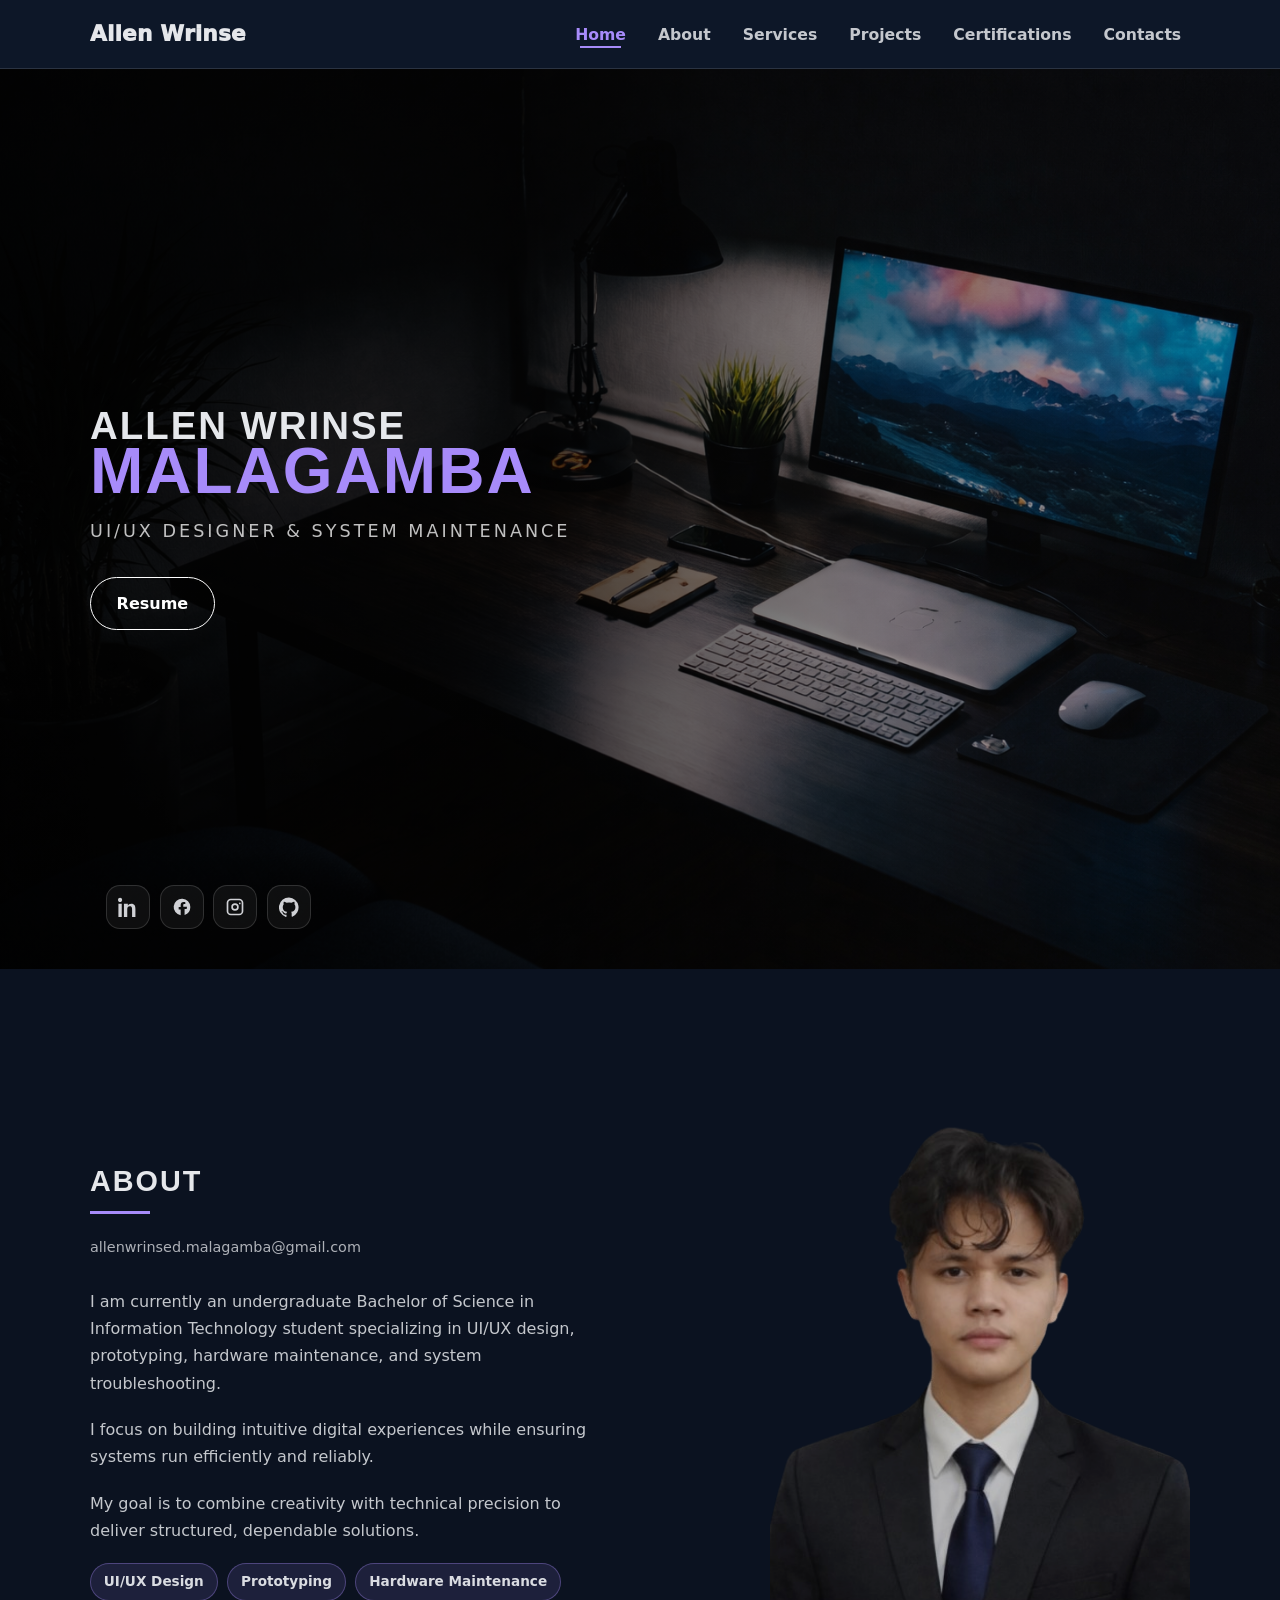
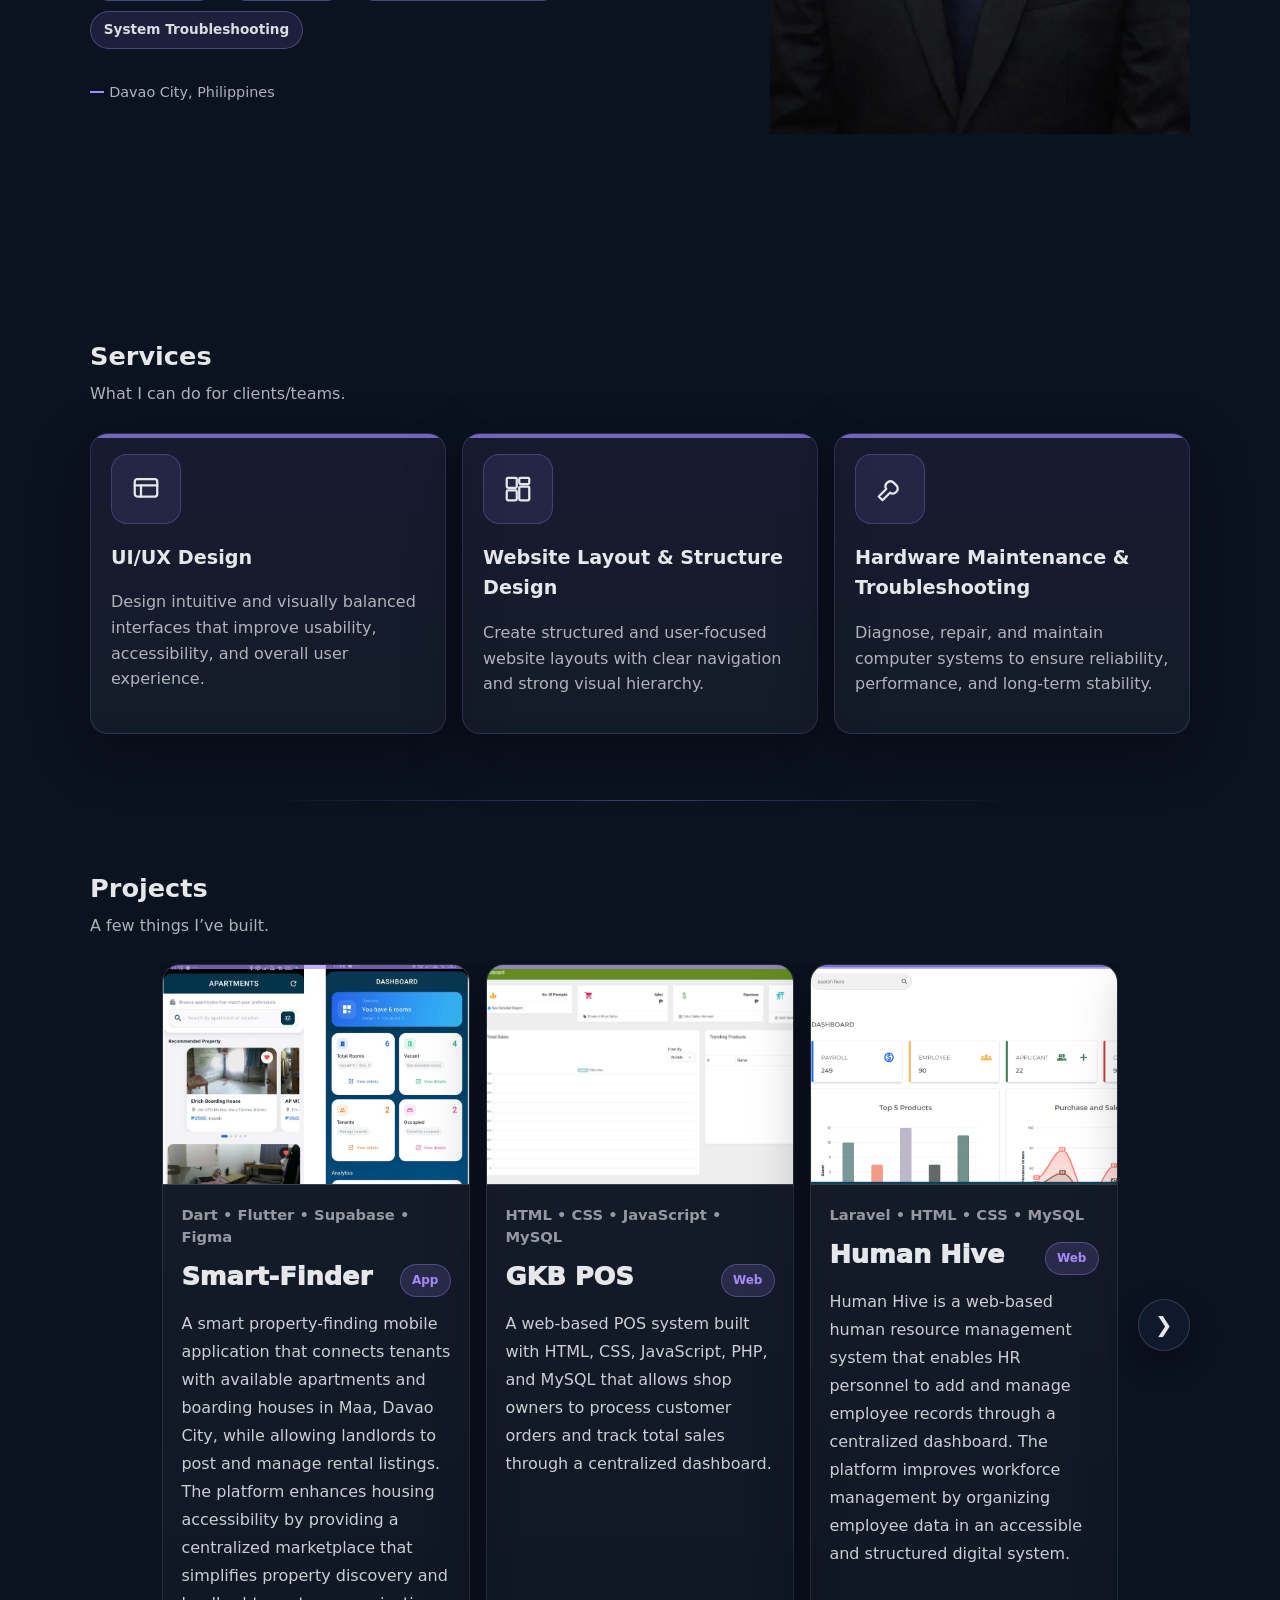
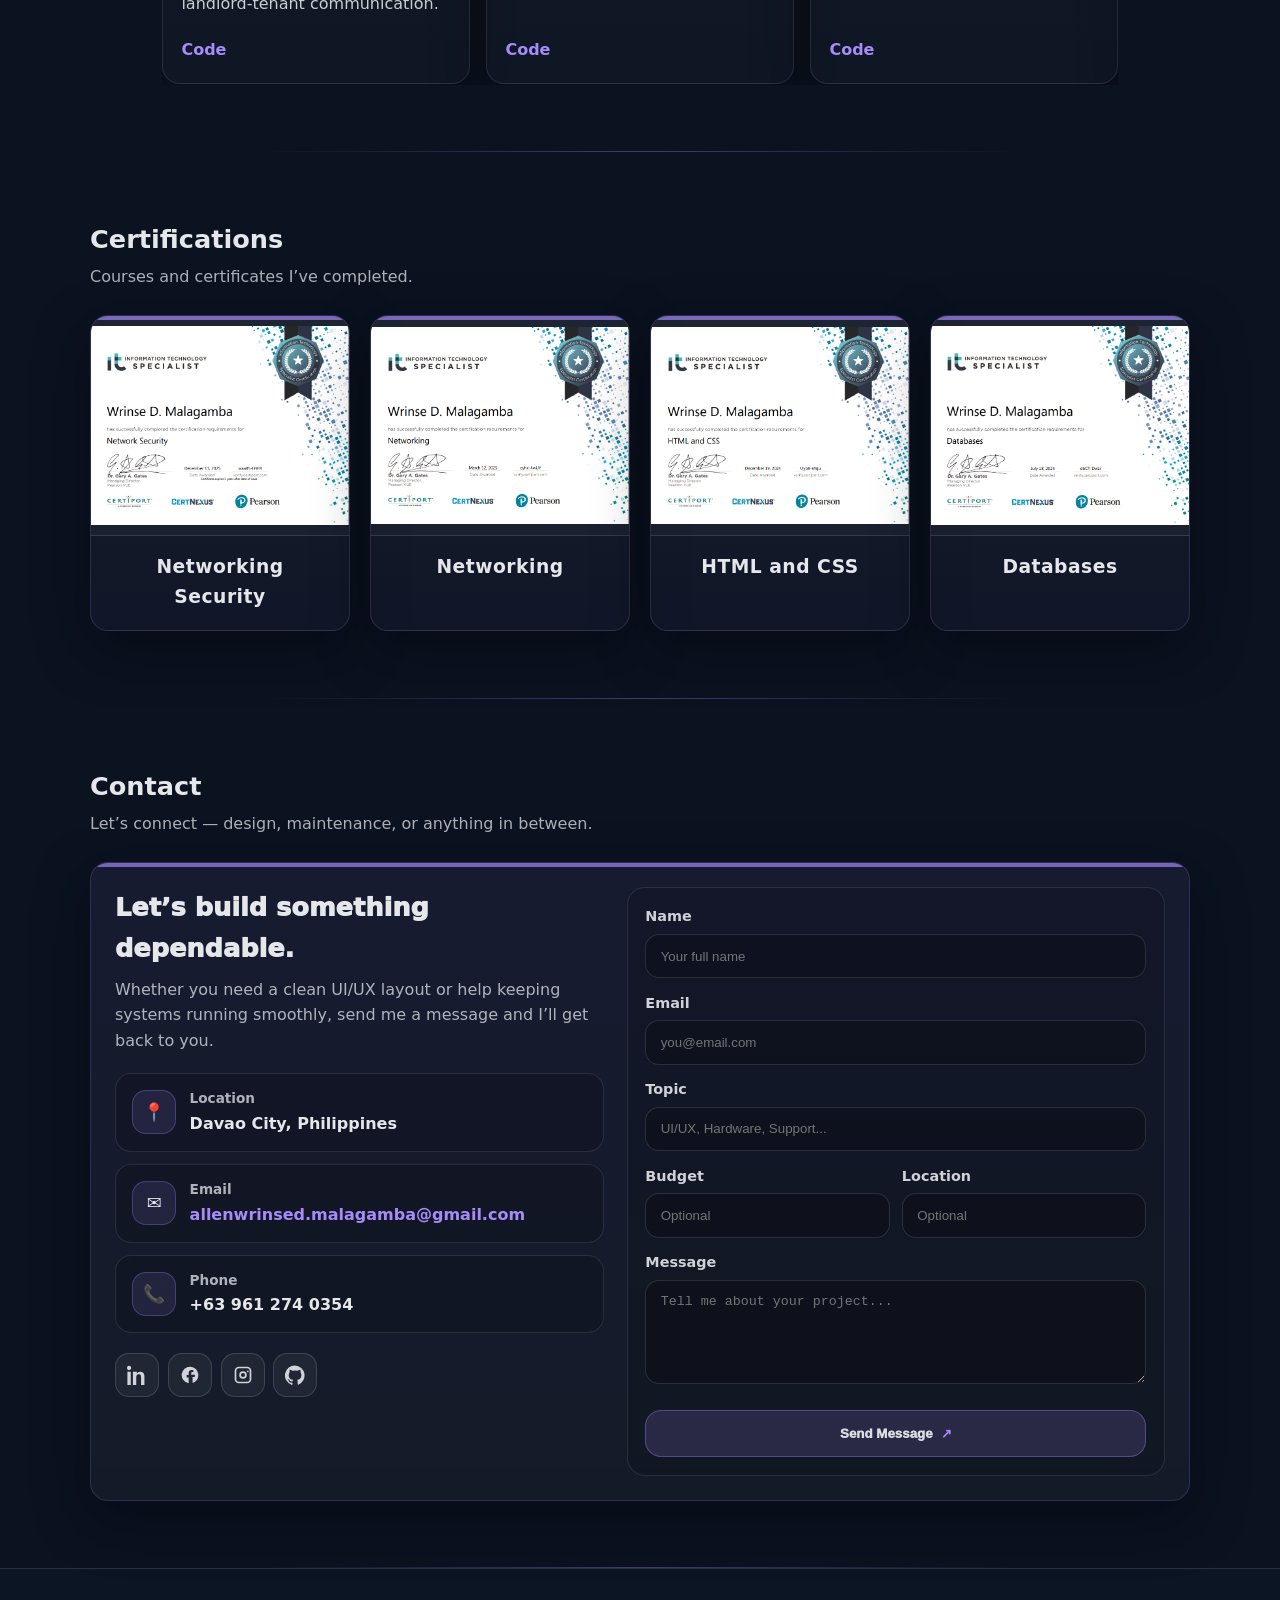
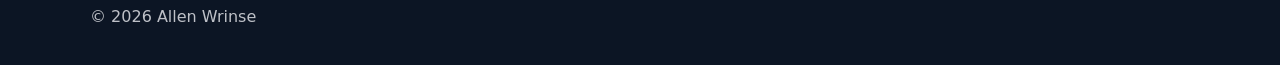
==== commit fc6cf65b: "Update Projects Card" ====
--- a/index.html
+++ b/index.html
@@ -52,7 +52,7 @@
           <p class="hero-role">UI/UX Designer & System Maintenance</p>
 
           <div class="hero-buttons">
-            <a href="assets/resume/Malagamba-Resume (1).pdf" download class="hero-btn">
+            <a href="assets/resume/Resume.pdf" download class="hero-btn">
               Resume
             </a>
           </div>
@@ -251,7 +251,7 @@
             </div>
 
             <div class="project-body">
-              <p class="project-meta">HTML • CSS • JavaScript • SQL Server</p>
+              <p class="project-meta">HTML • CSS • JavaScript • MySQL</p>
 
               <div class="project-top">
                 <h3>GKB POS</h3>
@@ -278,7 +278,7 @@
             </div>
 
             <div class="project-body">
-              <p class="project-meta">Laravel • HTML • CSS • SQL Server</p>
+              <p class="project-meta">Laravel • HTML • CSS • MySQL</p>
 
               <div class="project-top">
                 <h3>Human Hive</h3>
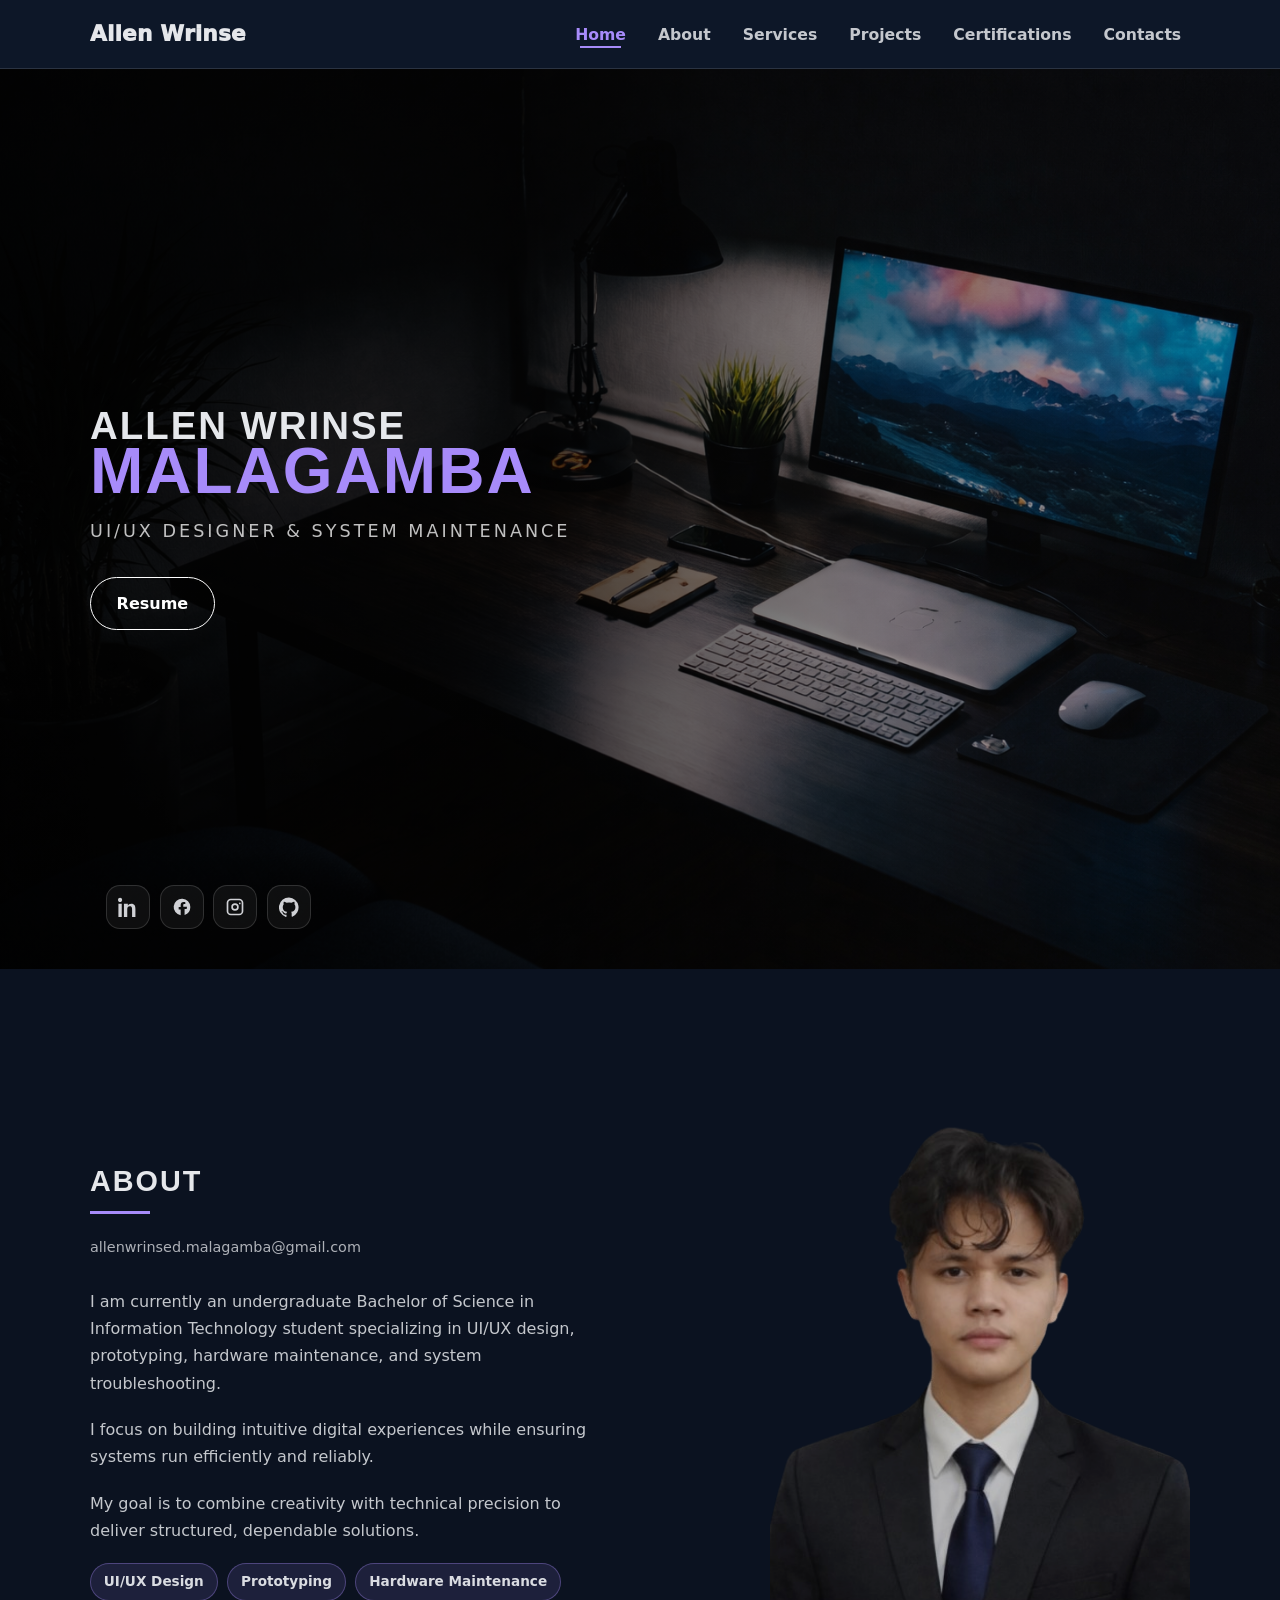
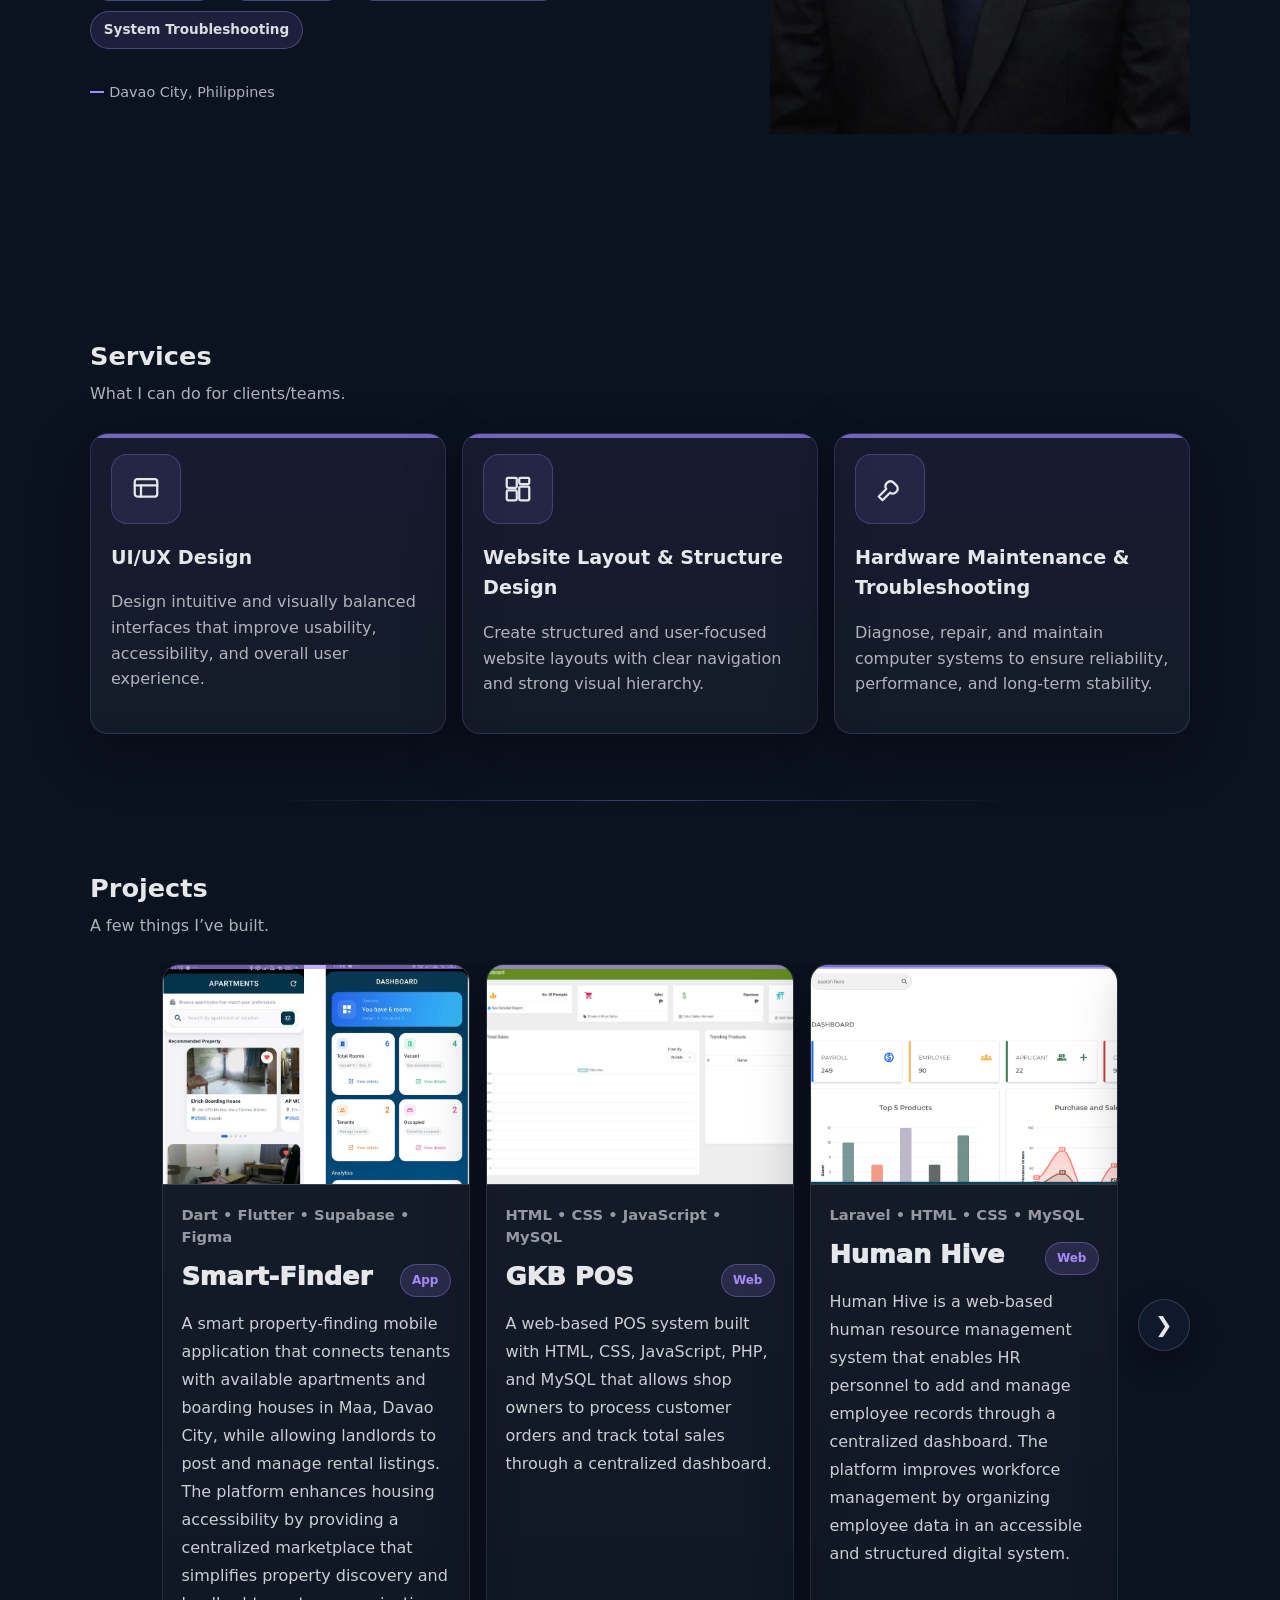
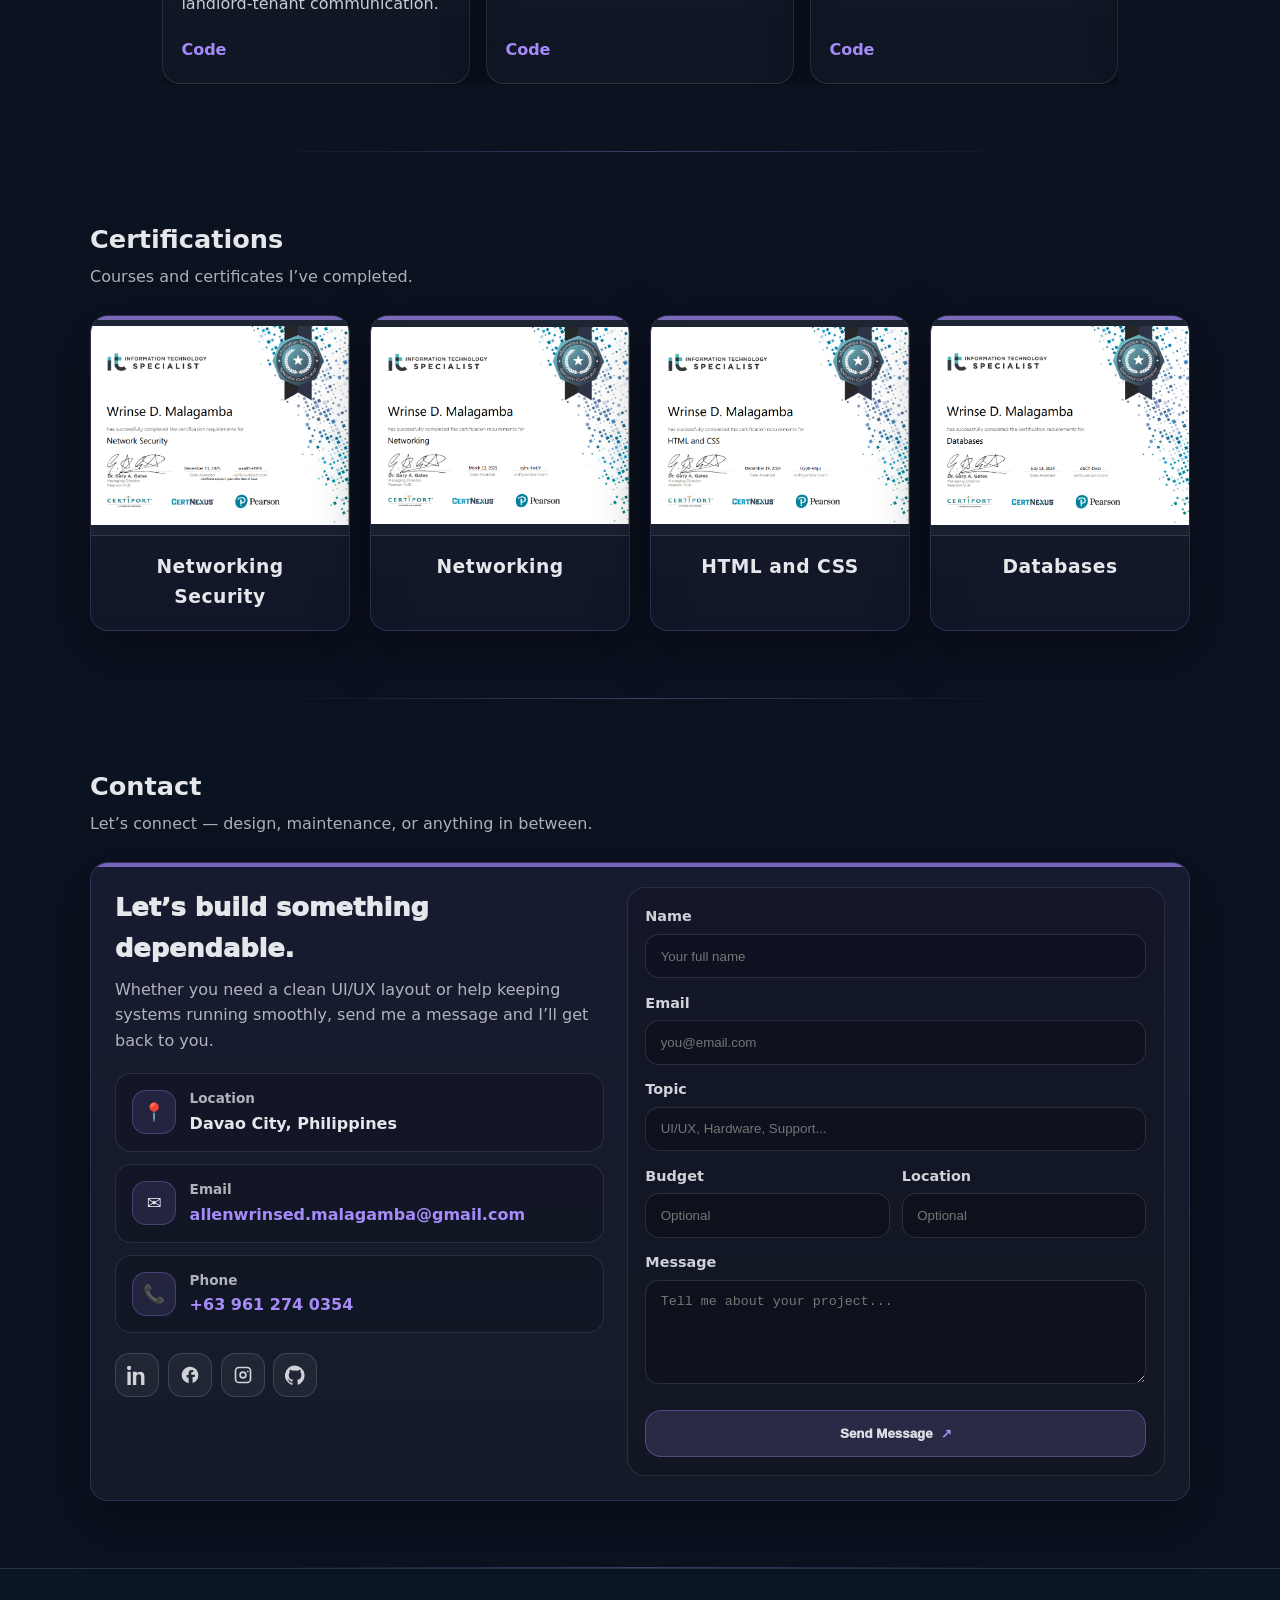
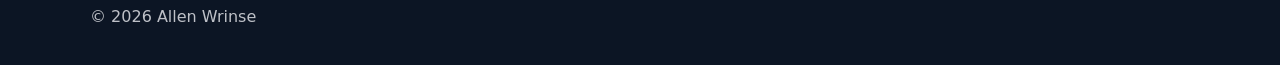
==== commit f6da26fb: "updated portfolio" ====
--- a/index.html
+++ b/index.html
@@ -10,7 +10,6 @@
 </head>
 
 <body>
-  <!-- ✅ MODERN LOADING SCREEN -->
   <div class="loader-screen" id="loaderScreen" aria-hidden="true">
     <div class="loader-content">
       <div class="loader-ring"></div>
@@ -38,7 +37,6 @@
   </header>
 
   <main>
-    <!-- HOME -->
     <section class="hero-full" id="home">
       <div class="hero-overlay"></div>
 
@@ -52,37 +50,32 @@
           <p class="hero-role">UI/UX Designer & System Maintenance</p>
 
           <div class="hero-buttons">
-            <a href="assets/resume/Resume.pdf" download class="hero-btn">
+            <a href="assets/resume/Malagamba-Resume Final.pdf" download class="hero-btn">
               Resume
             </a>
           </div>
         </div>
       </div>
 
-      <!-- Hero Social Media -->
       <div class="hero-social">
-        <!-- LinkedIn -->
         <a class="social-btn" href="YOUR_LINKEDIN_URL" target="_blank" rel="noreferrer" aria-label="LinkedIn">
           <svg viewBox="0 0 24 24" class="social-icon" aria-hidden="true">
             <path d="M4.98 3.5C4.98 4.88 3.87 6 2.5 6S0 4.88 0 3.5 1.12 1 2.5 1 4.98 2.12 4.98 3.5ZM.5 8h4V24h-4V8Zm7.5 0h3.8v2.2h.1c.5-1 1.9-2.2 4-2.2 4.2 0 5 2.8 5 6.4V24h-4v-8.3c0-2 0-4.5-2.7-4.5-2.7 0-3.1 2.1-3.1 4.4V24h-4V8Z"/>
           </svg>
         </a>
 
-        <!-- Facebook -->
         <a class="social-btn" href="https://www.facebook.com/allen.ae.37" target="_blank" rel="noreferrer" aria-label="Facebook">
           <svg viewBox="0 0 24 24" class="social-icon" aria-hidden="true">
             <path d="M22 12a10 10 0 1 0-11.6 9.9v-7H8v-2.9h2.4V9.7c0-2.4 1.4-3.7 3.6-3.7 1 0 2 .2 2 .2v2.2h-1.1c-1.1 0-1.4.7-1.4 1.4v1.8H18l-.4 2.9h-2.5v7A10 10 0 0 0 22 12Z"/>
           </svg>
         </a>
 
-        <!-- Instagram -->
         <a class="social-btn" href="https://www.instagram.com/wrinshit/" target="_blank" rel="noreferrer" aria-label="Instagram">
           <svg viewBox="0 0 24 24" class="social-icon" aria-hidden="true">
             <path d="M7 2h10a5 5 0 0 1 5 5v10a5 5 0 0 1-5 5H7a5 5 0 0 1-5-5V7a5 5 0 0 1 5-5Zm10 2H7a3 3 0 0 0-3 3v10a3 3 0 0 0 3 3h10a3 3 0 0 0 3-3V7a3 3 0 0 0-3-3Zm-5 3.5A4.5 4.5 0 1 1 7.5 12 4.5 4.5 0 0 1 12 7.5Zm0 2A2.5 2.5 0 1 0 14.5 12 2.5 2.5 0 0 0 12 9.5ZM17.8 6.7a1 1 0 1 1-1 1 1 1 0 0 1 1-1Z"/>
           </svg>
         </a>
 
-        <!-- GitHub -->
         <a class="social-btn" href="https://github.com/Wrnse" target="_blank" rel="noreferrer" aria-label="GitHub">
           <svg viewBox="0 0 24 24" class="social-icon" aria-hidden="true">
             <path d="M12 .5A12 12 0 0 0 8.2 23.9c.6.1.8-.3.8-.6v-2.1c-3.3.7-4-1.4-4-1.4-.6-1.4-1.4-1.8-1.4-1.8-1.1-.8.1-.8.1-.8 1.2.1 1.8 1.2 1.8 1.2 1.1 1.8 2.9 1.3 3.6 1 .1-.8.4-1.3.7-1.6-2.6-.3-5.3-1.3-5.3-5.8 0-1.3.5-2.4 1.2-3.2-.1-.3-.5-1.5.1-3.1 0 0 1-.3 3.3 1.2a11.3 11.3 0 0 1 6 0c2.3-1.5 3.3-1.2 3.3-1.2.6 1.6.2 2.8.1 3.1.8.8 1.2 1.9 1.2 3.2 0 4.5-2.7 5.5-5.3 5.8.4.3.8 1 .8 2.1v3.1c0 .3.2.7.8.6A12 12 0 0 0 12 .5Z"/>
@@ -91,7 +84,6 @@
       </div>
     </section>
 
-    <!-- ABOUT -->
     <section class="about-split" id="about">
       <div class="about-overlay"></div>
 
@@ -102,9 +94,7 @@
             <span class="about-accent-line"></span>
           </h2>
 
-          <p class="about-email">
-            allenwrinsed.malagamba@gmail.com
-          </p>
+          <p class="about-email">allenwrinsed.malagamba@gmail.com</p>
 
           <div class="about-description">
             <p>
@@ -138,7 +128,6 @@
       </div>
     </section>
 
-    <!-- SERVICES -->
     <section class="section" id="services">
       <div class="container">
         <div class="section-head">
@@ -198,172 +187,159 @@
       </div>
     </section>
 
-<!-- PROJECTS -->
-<section class="section" id="projects">
-  <div class="container">
-    <div class="section-head">
-      <h2>Projects</h2>
-      <p class="muted">A few things I’ve built.</p>
-      <br>
-    </div>
-
-    <div class="projects-slider" id="projectsSlider">
-      <button class="projects-arrow projects-arrow-prev" id="projectsPrev" aria-label="Previous projects">
-        &#10094;
-      </button>
-
-      <div class="projects-viewport">
-        <div class="projects-track" id="projectsTrack">
-
-          <!-- Project 1 -->
-          <article class="card project">
-            <div class="project-media">
-              <img class="project-img" src="assets/images/Project1.2.jpg" alt="BusWay CrowdSense preview">
-            </div>
-
-            <div class="project-body">
-              <p class="project-meta">Dart • Flutter • Supabase • Figma</p>
-
-              <div class="project-top">
-                <h3>Smart-Finder</h3>
-              <span class="pill">App</span>
-              </div>
-
-              <p class="project-desc">
-                A smart property-finding mobile application that connects tenants with 
-                available apartments and boarding houses in Maa, Davao City, while allowing 
-                landlords to post and manage rental listings. The platform enhances housing 
-                accessibility by providing a centralized marketplace that simplifies property 
-                discovery and landlord-tenant communication.
-              </p>
-
-              <div class="links-row">
-                <a class="link" href="https://github.com/Wrnse/SmartFinder.git" target="_blank" rel="noreferrer">Code</a>
-                
-              </div>
-            </div>
-          </article>
-
-          <!-- Project 2 -->
-          <article class="card project">
-            <div class="project-media">
-              <img class="project-img" src="assets/images/Project2.jpg" alt="Smart-Finder preview">
-            </div>
-
-            <div class="project-body">
-              <p class="project-meta">HTML • CSS • JavaScript • MySQL</p>
-
-              <div class="project-top">
-                <h3>GKB POS</h3>
-                <span class="pill">Web</span>
-              </div>
-
-              <p class="project-desc">
-                A web-based POS system built with HTML, CSS, JavaScript, PHP, and 
-                MySQL that allows shop owners to process customer orders and track 
-                total sales through a centralized dashboard.
-              </p>
-
-              <div class="links-row">
-                <a class="link" href="#" target="_blank" rel="noreferrer">Code</a>
-          
-              </div>
-            </div>
-          </article>
-
-          <!-- Project 3 -->
-          <article class="card project">
-            <div class="project-media">
-              <img class="project-img" src="assets/images/Project3.png" alt="Library Management System preview">
-            </div>
-
-            <div class="project-body">
-              <p class="project-meta">Laravel • HTML • CSS • MySQL</p>
-
-              <div class="project-top">
-                <h3>Human Hive</h3>
-                <span class="pill">Web</span>
-              </div>
-
-              <p class="project-desc">
-                Human Hive is a web-based human resource management system that enables 
-                HR personnel to add and manage employee records through a centralized 
-                dashboard. The platform improves workforce management by organizing 
-                employee data in an accessible and structured digital system.
-              </p>
-
-              <div class="links-row">
-                <a class="link" href="#" target="_blank" rel="noreferrer">Code</a>
-                
-              </div>
-            </div>
-          </article>
-
-          <!-- Project 4 -->
-          <article class="card project">
-            <div class="project-media">
-              <img class="project-img" src="assets/images/Project4.png" alt="Library Management System preview">
-            </div>
-
-            <div class="project-body">
-              <p class="project-meta">HTML • CSS • PHP • Supabase</p>
-
-              <div class="project-top">
-                <h3>Smart Finder Admin Panel</h3>
-                <span class="pill">Web</span>
-              </div>
-
-              <p class="project-desc">
-                Smart Finder Admin Panel is a web-based admin management system that allows 
-                administrators to approve or reject landlord accounts and room listings, 
-                ensuring that only verified properties appear on the Smart Finder platform.
-              </p>
-
-              <div class="links-row">
-                <a class="link" href="#" target="_blank" rel="noreferrer">Code</a>
-                
-              </div>
-            </div>
-          </article>
-           <!-- Project 5 -->
-          <article class="card project">
-            <div class="project-media">
-              <img class="project-img" src="assets/images/Project5.jpg" alt="Library Management System preview">
-            </div>
-
-            <div class="project-body">
-              <p class="project-meta">Figma</p>
-
-              <div class="project-top">
-                <h3>Smart Finder Prototype</h3>
-                <span class="pill">Figma</span>
-              </div>
-
-              <p class="project-desc">
-                Smart Finder Prototype is a UI/UX design prototype developed in Figma 
-                that demonstrates the layout, navigation, and user interface of the Smart
-                 Finder mobile application. The prototype was used to visualize the system 
-                 design and improve the user experience before implementation.
-              </p>
-
-              <div class="links-row">
-                <a class="link" href="https://www.figma.com/design/rtiCyKwjjNTP4VekdtyBj2/SMART-FINDER?node-id=0-1&p=f&t=eLqyEFg26atmFKoG-0" target="_blank" rel="noreferrer">Code</a>
-                
-              </div>
-            </div>
-          </article>
-
+    <section class="section" id="projects">
+      <div class="container">
+        <div class="section-head">
+          <h2>Projects</h2>
+          <p class="muted">A few things I’ve built.</p>
+          <br>
+        </div>
+
+        <div class="projects-slider" id="projectsSlider">
+          <button class="projects-arrow projects-arrow-prev" id="projectsPrev" aria-label="Previous projects">
+            &#10094;
+          </button>
+
+          <div class="projects-viewport">
+            <div class="projects-track" id="projectsTrack">
+              <article class="card project">
+                <div class="project-media">
+                  <img class="project-img" src="assets/images/Project1.2.jpg" alt="Smart-Finder preview">
+                </div>
+
+                <div class="project-body">
+                  <p class="project-meta">Dart • Flutter • Supabase • Figma</p>
+
+                  <div class="project-top">
+                    <h3>Smart-Finder</h3>
+                    <span class="pill">App</span>
+                  </div>
+
+                  <p class="project-desc">
+                    A smart property-finding mobile application that connects tenants with
+                    available apartments and boarding houses in Maa, Davao City, while allowing
+                    landlords to post and manage rental listings. The platform enhances housing
+                    accessibility by providing a centralized marketplace that simplifies property
+                    discovery and landlord-tenant communication.
+                  </p>
+
+                  <div class="links-row">
+                    <a class="link" href="https://github.com/Wrnse/SmartFinder.git" target="_blank" rel="noreferrer">Code</a>
+                  </div>
+                </div>
+              </article>
+
+              <article class="card project">
+                <div class="project-media">
+                  <img class="project-img" src="assets/images/Project2.jpg" alt="GKB POS preview">
+                </div>
+
+                <div class="project-body">
+                  <p class="project-meta">HTML • CSS • JavaScript • MySQL</p>
+
+                  <div class="project-top">
+                    <h3>GKB POS</h3>
+                    <span class="pill">Web</span>
+                  </div>
+
+                  <p class="project-desc">
+                    A web-based POS system built with HTML, CSS, JavaScript, PHP, and
+                    MySQL that allows shop owners to process customer orders and track
+                    total sales through a centralized dashboard.
+                  </p>
+
+                  <div class="links-row">
+                    <a class="link" href="#" target="_blank" rel="noreferrer">Code</a>
+                  </div>
+                </div>
+              </article>
+
+              <article class="card project">
+                <div class="project-media">
+                  <img class="project-img" src="assets/images/Project3.png" alt="Human Hive preview">
+                </div>
+
+                <div class="project-body">
+                  <p class="project-meta">Laravel • HTML • CSS • MySQL</p>
+
+                  <div class="project-top">
+                    <h3>Human Hive</h3>
+                    <span class="pill">Web</span>
+                  </div>
+
+                  <p class="project-desc">
+                    Human Hive is a web-based human resource management system that enables
+                    HR personnel to add and manage employee records through a centralized
+                    dashboard. The platform improves workforce management by organizing
+                    employee data in an accessible and structured digital system.
+                  </p>
+
+                  <div class="links-row">
+                    <a class="link" href="#" target="_blank" rel="noreferrer">Code</a>
+                  </div>
+                </div>
+              </article>
+
+              <article class="card project">
+                <div class="project-media">
+                  <img class="project-img" src="assets/images/Project4.png" alt="Smart Finder Admin Panel preview">
+                </div>
+
+                <div class="project-body">
+                  <p class="project-meta">HTML • CSS • PHP • Supabase</p>
+
+                  <div class="project-top">
+                    <h3>Smart Finder Admin Panel</h3>
+                    <span class="pill">Web</span>
+                  </div>
+
+                  <p class="project-desc">
+                    Smart Finder Admin Panel is a web-based admin management system that allows
+                    administrators to approve or reject landlord accounts and room listings,
+                    ensuring that only verified properties appear on the Smart Finder platform.
+                  </p>
+
+                  <div class="links-row">
+                    <a class="link" href="#" target="_blank" rel="noreferrer">Code</a>
+                  </div>
+                </div>
+              </article>
+
+              <article class="card project">
+                <div class="project-media">
+                  <img class="project-img" src="assets/images/Project5.jpg" alt="Smart Finder Prototype preview">
+                </div>
+
+                <div class="project-body">
+                  <p class="project-meta">Figma</p>
+
+                  <div class="project-top">
+                    <h3>Smart Finder Prototype</h3>
+                    <span class="pill">Figma</span>
+                  </div>
+
+                  <p class="project-desc">
+                    Smart Finder Prototype is a UI/UX design prototype developed in Figma
+                    that demonstrates the layout, navigation, and user interface of the Smart
+                    Finder mobile application. The prototype was used to visualize the system
+                    design and improve the user experience before implementation.
+                  </p>
+
+                  <div class="links-row">
+                    <a class="link" href="https://www.figma.com/design/rtiCyKwjjNTP4VekdtyBj2/SMART-FINDER?node-id=0-1&p=f&t=eLqyEFg26atmFKoG-0" target="_blank" rel="noreferrer">Code</a>
+                  </div>
+                </div>
+              </article>
+            </div>
+          </div>
+
+          <button class="projects-arrow projects-arrow-next" id="projectsNext" aria-label="Next projects">
+            &#10095;
+          </button>
         </div>
       </div>
-
-      <button class="projects-arrow projects-arrow-next" id="projectsNext" aria-label="Next projects">
-        &#10095;
-      </button>
-    </div>
-  </div>
-</section>
-
-    <!-- CERTIFICATIONS -->
+    </section>
+
     <section class="section" id="certifications">
       <div class="container">
         <div class="section-head">
@@ -373,32 +349,28 @@
         </div>
 
         <div class="grid cert-grid">
-          <article class="card cert" role="button" tabindex="0"
-            data-cert="assets/images/Cert1.png" data-title="Networking Security">
+          <article class="card cert" role="button" tabindex="0" data-cert="assets/images/Cert1.png" data-title="Networking Security">
             <div class="cert-media">
               <img class="cert-img" src="assets/images/Cert1.png" alt="Networking Security certificate">
             </div>
             <h3 class="cert-title">Networking Security</h3>
           </article>
 
-          <article class="card cert" role="button" tabindex="0"
-            data-cert="assets/images/Cert2.png" data-title="Networking">
+          <article class="card cert" role="button" tabindex="0" data-cert="assets/images/Cert2.png" data-title="Networking">
             <div class="cert-media">
               <img class="cert-img" src="assets/images/Cert2.png" alt="Networking certificate">
             </div>
             <h3 class="cert-title">Networking</h3>
           </article>
 
-          <article class="card cert" role="button" tabindex="0"
-            data-cert="assets/images/Cert3.png" data-title="HTML and CSS">
+          <article class="card cert" role="button" tabindex="0" data-cert="assets/images/Cert3.png" data-title="HTML and CSS">
             <div class="cert-media">
               <img class="cert-img" src="assets/images/Cert3.png" alt="HTML and CSS certificate">
             </div>
             <h3 class="cert-title">HTML and CSS</h3>
           </article>
 
-          <article class="card cert" role="button" tabindex="0"
-            data-cert="assets/images/Cert4.png" data-title="Databases">
+          <article class="card cert" role="button" tabindex="0" data-cert="assets/images/Cert4.png" data-title="Databases">
             <div class="cert-media">
               <img class="cert-img" src="assets/images/Cert4.png" alt="Databases certificate">
             </div>
@@ -408,7 +380,6 @@
       </div>
     </section>
 
-    <!-- CONTACT -->
     <section class="section" id="contact">
       <div class="container">
         <div class="section-head">
@@ -439,10 +410,7 @@
                 <div>
                   <p class="muted contact-label">Email</p>
                   <p class="contact-value">
-                    <a class="link"
-                      href="https://mail.google.com/mail/?view=cm&fs=1&to=allenwrinsed.malagamba@gmail.com"
-                      target="_blank"
-                      rel="noopener noreferrer">
+                    <a class="link" href="https://mail.google.com/mail/?view=cm&fs=1&to=allenwrinsed.malagamba@gmail.com" target="_blank" rel="noopener noreferrer">
                       allenwrinsed.malagamba@gmail.com
                     </a>
                   </p>
@@ -454,35 +422,31 @@
                 <div>
                   <p class="muted contact-label">Phone</p>
                   <p class="contact-value">
-                    <a>+63 961 274 0354</a>
+                    <a class="link" href="tel:+639612740354">+63 961 274 0354</a>
                   </p>
                 </div>
               </div>
             </div>
 
             <div class="contact-social">
-              <!-- LinkedIn -->
               <a class="social-btn" href="YOUR_LINKEDIN_URL" target="_blank" rel="noreferrer" aria-label="LinkedIn">
                 <svg viewBox="0 0 24 24" class="social-icon" aria-hidden="true">
                   <path d="M4.98 3.5C4.98 4.88 3.87 6 2.5 6S0 4.88 0 3.5 1.12 1 2.5 1 4.98 2.12 4.98 3.5ZM.5 8h4V24h-4V8Zm7.5 0h3.8v2.2h.1c.5-1 1.9-2.2 4-2.2 4.2 0 5 2.8 5 6.4V24h-4v-8.3c0-2 0-4.5-2.7-4.5-2.7 0-3.1 2.1-3.1 4.4V24h-4V8Z"/>
                 </svg>
               </a>
 
-              <!-- Facebook -->
               <a class="social-btn" href="https://www.facebook.com/allen.ae.37" target="_blank" rel="noreferrer" aria-label="Facebook">
                 <svg viewBox="0 0 24 24" class="social-icon" aria-hidden="true">
                   <path d="M22 12a10 10 0 1 0-11.6 9.9v-7H8v-2.9h2.4V9.7c0-2.4 1.4-3.7 3.6-3.7 1 0 2 .2 2 .2v2.2h-1.1c-1.1 0-1.4.7-1.4 1.4v1.8H18l-.4 2.9h-2.5v7A10 10 0 0 0 22 12Z"/>
                 </svg>
               </a>
 
-              <!-- Instagram -->
               <a class="social-btn" href="https://www.instagram.com/wrinshit/" target="_blank" rel="noreferrer" aria-label="Instagram">
                 <svg viewBox="0 0 24 24" class="social-icon" aria-hidden="true">
                   <path d="M7 2h10a5 5 0 0 1 5 5v10a5 5 0 0 1-5 5H7a5 5 0 0 1-5-5V7a5 5 0 0 1 5-5Zm10 2H7a3 3 0 0 0-3 3v10a3 3 0 0 0 3 3h10a3 3 0 0 0 3-3V7a3 3 0 0 0-3-3Zm-5 3.5A4.5 4.5 0 1 1 7.5 12 4.5 4.5 0 0 1 12 7.5Zm0 2A2.5 2.5 0 1 0 14.5 12 2.5 2.5 0 0 0 12 9.5ZM17.8 6.7a1 1 0 1 1-1 1 1 1 0 0 1 1-1Z"/>
                 </svg>
               </a>
 
-              <!-- GitHub -->
               <a class="social-btn" href="https://github.com/Wrnse" target="_blank" rel="noreferrer" aria-label="GitHub">
                 <svg viewBox="0 0 24 24" class="social-icon" aria-hidden="true">
                   <path d="M12 .5A12 12 0 0 0 8.2 23.9c.6.1.8-.3.8-.6v-2.1c-3.3.7-4-1.4-4-1.4-.6-1.4-1.4-1.8-1.4-1.8-1.1-.8.1-.8.1-.8 1.2.1 1.8 1.2 1.8 1.2 1.1 1.8 2.9 1.3 3.6 1 .1-.8.4-1.3.7-1.6-2.6-.3-5.3-1.3-5.3-5.8 0-1.3.5-2.4 1.2-3.2-.1-.3-.5-1.5.1-3.1 0 0 1-.3 3.3 1.2a11.3 11.3 0 0 1 6 0c2.3-1.5 3.3-1.2 3.3-1.2.6 1.6.2 2.8.1 3.1.8.8 1.2 1.9 1.2 3.2 0 4.5-2.7 5.5-5.3 5.8.4.3.8 1 .8 2.1v3.1c0 .3.2.7.8.6A12 12 0 0 0 12 .5Z"/>
@@ -492,9 +456,7 @@
           </div>
 
           <div class="contact-right">
-            <form class="contact-form"
-              action="https://formsubmit.co/allenwrinsed.malagamba@gmail.com"
-              method="POST">
+            <form class="contact-form" action="https://formsubmit.co/allenwrinsed.malagamba@gmail.com" method="POST">
               <input type="hidden" name="_subject" value="New Portfolio Message (Allen Wrinse)">
               <input type="hidden" name="_captcha" value="false">
               <input type="hidden" name="_template" value="table">
@@ -547,13 +509,11 @@
     </div>
   </footer>
 
-  <!-- CERT MODAL -->
   <div class="modal" id="certModal" aria-hidden="true">
     <div class="modal-overlay" data-close></div>
 
     <div class="modal-dialog" role="dialog" aria-modal="true" aria-label="Certificate preview">
       <button class="modal-close" type="button" aria-label="Close modal" data-close>✕</button>
-
       <h3 class="modal-title" id="modalTitle">Certificate</h3>
 
       <div class="modal-body">
@@ -563,229 +523,216 @@
   </div>
 
   <script>
-  // ✅ MODERN LOADING SCREEN
-  window.addEventListener("load", () => {
-    const loader = document.getElementById("loaderScreen");
-    if (loader) {
-      loader.classList.add("hide");
-
-      setTimeout(() => {
-        loader.style.display = "none";
-      }, 700);
-    }
-  });
-
-  // Navbar Active Section Highlight
-  const sections = document.querySelectorAll("section[id]");
-  const navLinks = document.querySelectorAll(".nav a");
-
-  function activateNavOnScroll() {
-    let scrollY = window.pageYOffset;
-
-    sections.forEach(section => {
-      const sectionHeight = section.offsetHeight;
-      const sectionTop = section.offsetTop - 120;
-      const sectionId = section.getAttribute("id");
-
-      if (scrollY > sectionTop && scrollY <= sectionTop + sectionHeight) {
-        navLinks.forEach(link => {
-          link.classList.remove("active");
-          if (link.getAttribute("href") === "#" + sectionId) {
-            link.classList.add("active");
-          }
-        });
+    window.addEventListener("load", () => {
+      const loader = document.getElementById("loaderScreen");
+      if (loader) {
+        loader.classList.add("hide");
+        setTimeout(() => {
+          loader.style.display = "none";
+        }, 700);
       }
     });
-  }
-
-  window.addEventListener("scroll", activateNavOnScroll);
-
-  // Mobile nav toggle
-  const btn = document.querySelector("[data-toggle]");
-  const nav = document.querySelector("[data-nav]");
-  if (btn && nav) {
-    btn.addEventListener("click", () => {
-      const open = nav.classList.toggle("open");
-      btn.setAttribute("aria-expanded", open ? "true" : "false");
+
+    const sections = document.querySelectorAll("section[id]");
+    const navLinks = document.querySelectorAll(".nav a");
+
+    function activateNavOnScroll() {
+      const scrollY = window.pageYOffset;
+
+      sections.forEach(section => {
+        const sectionHeight = section.offsetHeight;
+        const sectionTop = section.offsetTop - 120;
+        const sectionId = section.getAttribute("id");
+
+        if (scrollY > sectionTop && scrollY <= sectionTop + sectionHeight) {
+          navLinks.forEach(link => {
+            link.classList.remove("active");
+            if (link.getAttribute("href") === "#" + sectionId) {
+              link.classList.add("active");
+            }
+          });
+        }
+      });
+    }
+
+    window.addEventListener("scroll", activateNavOnScroll);
+
+    const btn = document.querySelector("[data-toggle]");
+    const nav = document.querySelector("[data-nav]");
+
+    if (btn && nav) {
+      btn.addEventListener("click", () => {
+        const open = nav.classList.toggle("open");
+        btn.setAttribute("aria-expanded", open ? "true" : "false");
+      });
+    }
+
+    const fadeSections = document.querySelectorAll(".section");
+
+    const observer = new IntersectionObserver(entries => {
+      entries.forEach(entry => {
+        if (entry.isIntersecting) {
+          entry.target.classList.add("visible");
+        }
+      });
+    }, {
+      threshold: 0.15
     });
-  }
-
-  // Fade In Sections On Scroll
-  const fadeSections = document.querySelectorAll(".section");
-
-  const observer = new IntersectionObserver(entries => {
-    entries.forEach(entry => {
-      if (entry.isIntersecting) {
-        entry.target.classList.add("visible");
+
+    fadeSections.forEach(section => observer.observe(section));
+
+    const aboutImg = document.querySelector(".about-right img");
+
+    const imgObserver = new IntersectionObserver(entries => {
+      entries.forEach(entry => {
+        if (entry.isIntersecting) {
+          entry.target.classList.add("visible");
+        }
+      });
+    }, { threshold: 0.3 });
+
+    if (aboutImg) {
+      imgObserver.observe(aboutImg);
+    }
+
+    const modal = document.getElementById("certModal");
+    const modalImg = document.getElementById("modalImg");
+    const modalTitle = document.getElementById("modalTitle");
+    const certCards = document.querySelectorAll(".cert");
+
+    function openModal(imgSrc, titleText) {
+      modalImg.src = imgSrc;
+      modalImg.alt = titleText + " certificate";
+      modalTitle.textContent = titleText || "Certificate";
+      modal.classList.add("open");
+      modal.setAttribute("aria-hidden", "false");
+      document.body.style.overflow = "hidden";
+    }
+
+    function closeModal() {
+      modal.classList.remove("open");
+      modal.setAttribute("aria-hidden", "true");
+      document.body.style.overflow = "";
+      modalImg.src = "";
+    }
+
+    certCards.forEach(card => {
+      const imgSrc = card.getAttribute("data-cert");
+      const titleText = card.getAttribute("data-title") || "Certificate";
+
+      card.addEventListener("click", () => openModal(imgSrc, titleText));
+
+      card.addEventListener("keydown", e => {
+        if (e.key === "Enter" || e.key === " ") {
+          e.preventDefault();
+          openModal(imgSrc, titleText);
+        }
+      });
+    });
+
+    if (modal) {
+      modal.addEventListener("click", e => {
+        if (e.target.matches("[data-close]")) closeModal();
+      });
+    }
+
+    document.addEventListener("keydown", e => {
+      if (e.key === "Escape" && modal.classList.contains("open")) {
+        closeModal();
       }
     });
-  }, {
-    threshold: 0.15
-  });
-
-  fadeSections.forEach(section => {
-    observer.observe(section);
-  });
-
-  const aboutImg = document.querySelector(".about-right img");
-
-  const imgObserver = new IntersectionObserver(entries => {
-    entries.forEach(entry => {
-      if (entry.isIntersecting) {
-        entry.target.classList.add("visible");
+
+    const projectsSlider = document.getElementById("projectsSlider");
+    const projectsTrack = document.getElementById("projectsTrack");
+    const projectsPrev = document.getElementById("projectsPrev");
+    const projectsNext = document.getElementById("projectsNext");
+    const projectCards = projectsTrack ? Array.from(projectsTrack.querySelectorAll(".project")) : [];
+
+    let currentProjectPage = 0;
+
+    function getVisibleProjects() {
+      if (window.innerWidth <= 600) return 1;
+      if (window.innerWidth <= 900) return 2;
+      return 3;
+    }
+
+    function shouldEnableProjectsSlider() {
+      return projectCards.length > 3;
+    }
+
+    function getTotalPages() {
+      return Math.ceil(projectCards.length / getVisibleProjects());
+    }
+
+    function updateProjectArrowState() {
+      if (!projectsPrev || !projectsNext) return;
+
+      if (!shouldEnableProjectsSlider()) {
+        projectsPrev.style.display = "none";
+        projectsNext.style.display = "none";
+        return;
       }
-    });
-  }, { threshold: 0.3 });
-
-  if (aboutImg) {
-    imgObserver.observe(aboutImg);
-  }
-
-  // Certification Modal Logic
-  const modal = document.getElementById("certModal");
-  const modalImg = document.getElementById("modalImg");
-  const modalTitle = document.getElementById("modalTitle");
-  const certCards = document.querySelectorAll(".cert");
-
-  function openModal(imgSrc, titleText) {
-    modalImg.src = imgSrc;
-    modalImg.alt = titleText + " certificate";
-    modalTitle.textContent = titleText || "Certificate";
-
-    modal.classList.add("open");
-    modal.setAttribute("aria-hidden", "false");
-
-    document.body.style.overflow = "hidden";
-  }
-
-  function closeModal() {
-    modal.classList.remove("open");
-    modal.setAttribute("aria-hidden", "true");
-
-    document.body.style.overflow = "";
-    modalImg.src = "";
-  }
-
-  certCards.forEach(card => {
-    const imgSrc = card.getAttribute("data-cert");
-    const titleText = card.getAttribute("data-title") || "Certificate";
-
-    card.addEventListener("click", () => openModal(imgSrc, titleText));
-
-    card.addEventListener("keydown", (e) => {
-      if (e.key === "Enter" || e.key === " ") {
-        e.preventDefault();
-        openModal(imgSrc, titleText);
+
+      const totalPages = getTotalPages();
+      projectsPrev.style.display = currentProjectPage > 0 ? "grid" : "none";
+      projectsNext.style.display = currentProjectPage < totalPages - 1 ? "grid" : "none";
+    }
+
+    function updateProjectsSlider() {
+      if (!projectsSlider || !projectsTrack || !projectCards.length) return;
+
+      if (!shouldEnableProjectsSlider()) {
+        projectsSlider.classList.remove("is-slider");
+        projectsTrack.style.transform = "";
+        currentProjectPage = 0;
+        updateProjectArrowState();
+        return;
       }
-    });
-  });
-
-  modal.addEventListener("click", (e) => {
-    if (e.target.matches("[data-close]")) closeModal();
-  });
-
-  document.addEventListener("keydown", (e) => {
-    if (e.key === "Escape" && modal.classList.contains("open")) {
-      closeModal();
-    }
-  });
-
-  // ✅ Projects slider with left/right arrows
-  const projectsSlider = document.getElementById("projectsSlider");
-  const projectsTrack = document.getElementById("projectsTrack");
-  const projectsPrev = document.getElementById("projectsPrev");
-  const projectsNext = document.getElementById("projectsNext");
-  const projectCards = projectsTrack ? Array.from(projectsTrack.querySelectorAll(".project")) : [];
-
-  let currentProjectPage = 0;
-
-  function getVisibleProjects() {
-    if (window.innerWidth <= 600) return 1;
-    if (window.innerWidth <= 900) return 2;
-    return 3;
-  }
-
-  function shouldEnableProjectsSlider() {
-    return projectCards.length > 3;
-  }
-
-  function getTotalPages() {
-    const visibleProjects = getVisibleProjects();
-    return Math.ceil(projectCards.length / visibleProjects);
-  }
-
-  function updateProjectArrowState() {
-    if (!projectsPrev || !projectsNext) return;
-
-    if (!shouldEnableProjectsSlider()) {
-      projectsPrev.style.display = "none";
-      projectsNext.style.display = "none";
-      return;
-    }
-
-    const totalPages = getTotalPages();
-
-    projectsPrev.style.display = currentProjectPage > 0 ? "grid" : "none";
-    projectsNext.style.display = currentProjectPage < totalPages - 1 ? "grid" : "none";
-  }
-
-  function updateProjectsSlider() {
-    if (!projectsSlider || !projectsTrack || !projectCards.length) return;
-
-    if (!shouldEnableProjectsSlider()) {
-      projectsSlider.classList.remove("is-slider");
-      projectsTrack.style.transform = "";
+
+      projectsSlider.classList.add("is-slider");
+
+      const visibleProjects = getVisibleProjects();
+      const totalPages = getTotalPages();
+
+      if (currentProjectPage >= totalPages) {
+        currentProjectPage = totalPages - 1;
+      }
+
+      const startIndex = currentProjectPage * visibleProjects;
+      const maxStartIndex = Math.max(0, projectCards.length - visibleProjects);
+      const safeStartIndex = Math.min(startIndex, maxStartIndex);
+
+      const cardWidth = projectCards[0].offsetWidth;
+      const gap = parseFloat(getComputedStyle(projectsTrack).gap) || 16;
+      const moveX = safeStartIndex * (cardWidth + gap);
+
+      projectsTrack.style.transform = `translateX(-${moveX}px)`;
       updateProjectArrowState();
-      currentProjectPage = 0;
-      return;
-    }
-
-    projectsSlider.classList.add("is-slider");
-
-    const visibleProjects = getVisibleProjects();
-    const totalPages = getTotalPages();
-
-    if (currentProjectPage >= totalPages) {
-      currentProjectPage = totalPages - 1;
-    }
-
-    const startIndex = currentProjectPage * visibleProjects;
-    const maxStartIndex = Math.max(0, projectCards.length - visibleProjects);
-    const safeStartIndex = Math.min(startIndex, maxStartIndex);
-
-    const cardWidth = projectCards[0].offsetWidth;
-    const gap = parseFloat(getComputedStyle(projectsTrack).gap) || 16;
-    const moveX = safeStartIndex * (cardWidth + gap);
-
-    projectsTrack.style.transform = `translateX(-${moveX}px)`;
-
-    updateProjectArrowState();
-  }
-
-  if (projectsPrev && projectsNext && projectsTrack && projectsSlider) {
-    projectsNext.addEventListener("click", () => {
-      if (!shouldEnableProjectsSlider()) return;
-
-      const totalPages = getTotalPages();
-
-      if (currentProjectPage < totalPages - 1) {
-        currentProjectPage++;
-        updateProjectsSlider();
-      }
-    });
-
-    projectsPrev.addEventListener("click", () => {
-      if (!shouldEnableProjectsSlider()) return;
-
-      if (currentProjectPage > 0) {
-        currentProjectPage--;
-        updateProjectsSlider();
-      }
-    });
-
-    window.addEventListener("load", updateProjectsSlider);
-    window.addEventListener("resize", updateProjectsSlider);
-  }
-</script>
+    }
+
+    if (projectsPrev && projectsNext && projectsTrack && projectsSlider) {
+      projectsNext.addEventListener("click", () => {
+        if (!shouldEnableProjectsSlider()) return;
+        const totalPages = getTotalPages();
+
+        if (currentProjectPage < totalPages - 1) {
+          currentProjectPage++;
+          updateProjectsSlider();
+        }
+      });
+
+      projectsPrev.addEventListener("click", () => {
+        if (!shouldEnableProjectsSlider()) return;
+
+        if (currentProjectPage > 0) {
+          currentProjectPage--;
+          updateProjectsSlider();
+        }
+      });
+
+      window.addEventListener("load", updateProjectsSlider);
+      window.addEventListener("resize", updateProjectsSlider);
+    }
+  </script>
 </body>
 </html>
--- a/css/style.css
+++ b/css/style.css
@@ -4,22 +4,21 @@
   box-sizing: border-box;
 }
 
-:root{
+:root {
   --bg: #0b1220;
   --bg2: #0f1b2d;
-  --card: rgba(255,255,255,.06);
-  --card2: rgba(255,255,255,.04);
+  --card: rgba(255, 255, 255, 0.06);
+  --card2: rgba(255, 255, 255, 0.04);
   --text: #e5e7eb;
-  --muted: rgba(229,231,235,.75);
+  --muted: rgba(229, 231, 235, 0.75);
   --accent: #a78bfa;
-  --border: rgba(255,255,255,.12);
+  --border: rgba(255, 255, 255, 0.12);
   --radius: 18px;
   --maxw: 1100px;
-  --shadow: 0 18px 55px rgba(0,0,0,.35);
-}
-
-/* ✅ MODERN LOADING SCREEN */
-.loader-screen{
+  --shadow: 0 18px 55px rgba(0, 0, 0, 0.35);
+}
+
+.loader-screen {
   position: fixed;
   inset: 0;
   z-index: 20000;
@@ -27,77 +26,68 @@
   align-items: center;
   justify-content: center;
   background:
-    radial-gradient(700px 500px at 20% 20%, rgba(167,139,250,.18), transparent 60%),
-    radial-gradient(700px 500px at 80% 20%, rgba(56,189,248,.10), transparent 60%),
+    radial-gradient(700px 500px at 20% 20%, rgba(167, 139, 250, 0.18), transparent 60%),
+    radial-gradient(700px 500px at 80% 20%, rgba(56, 189, 248, 0.1), transparent 60%),
     linear-gradient(180deg, #0b1220, #0f1b2d);
-  transition: opacity .7s ease, visibility .7s ease;
-}
-
-.loader-screen.hide{
+  transition: opacity 0.7s ease, visibility 0.7s ease;
+}
+
+.loader-screen.hide {
   opacity: 0;
   visibility: hidden;
   pointer-events: none;
 }
 
-.loader-content{
+.loader-content {
   text-align: center;
   padding: 2rem;
 }
 
-.loader-ring{
+.loader-ring {
   width: 78px;
   height: 78px;
   margin: 0 auto 1.25rem;
   border-radius: 50%;
-  border: 3px solid rgba(255,255,255,.12);
+  border: 3px solid rgba(255, 255, 255, 0.12);
   border-top-color: var(--accent);
-  border-right-color: rgba(255,255,255,.45);
-  box-shadow: 0 0 35px rgba(167,139,250,.18);
+  border-right-color: rgba(255, 255, 255, 0.45);
+  box-shadow: 0 0 35px rgba(167, 139, 250, 0.18);
   animation: loaderSpin 1s linear infinite;
 }
 
-.loader-name{
-  margin: 0;
-  font-size: clamp(1.4rem, 3vw, 2.3rem);
-  font-weight: 950;
-  letter-spacing: 3px;
-  color: #ffffff;
-}
-
-.loader-text{
-  margin: .6rem 0 0;
-  color: rgba(229,231,235,.72);
+.loader-text {
+  margin: 0.6rem 0 0;
+  color: rgba(229, 231, 235, 0.72);
   letter-spacing: 2px;
   text-transform: uppercase;
-  font-size: .85rem;
-}
-
-@keyframes loaderSpin{
-  to{
+  font-size: 0.85rem;
+}
+
+@keyframes loaderSpin {
+  to {
     transform: rotate(360deg);
   }
 }
 
-/* GLOBAL */
 * {
   transition:
-    background .25s ease,
-    border-color .25s ease,
-    color .25s ease,
-    box-shadow .25s ease,
-    transform .25s ease;
+    background 0.25s ease,
+    border-color 0.25s ease,
+    color 0.25s ease,
+    box-shadow 0.25s ease,
+    transform 0.25s ease;
 }
 
 html {
   scroll-behavior: smooth;
 }
 
-body{
+body {
   margin: 0;
   font-family: system-ui, -apple-system, "Segoe UI", Roboto, Arial, sans-serif;
   background:
-    radial-gradient(900px 650px at 15% 10%, rgba(167,139,250,.14), transparent 62%),
-    radial-gradient(900px 650px at 85% 15%, rgba(56,189,248,.10), transparent 58%),
+    radial-gradient(900px 650px at 15% 10%, rgba(167, 139, 250, 0.14), transparent 62%),
+    radial-gradient(900px 650px at 85% 15%, rgba(56, 189, 248, 0.1), transparent 58%),
     var(--bg);
   color: var(--text);
   line-height: 1.6;
@@ -114,25 +104,25 @@
   text-decoration: none;
 }
 
-.container{
+.container {
   width: min(var(--maxw), calc(100% - 2rem));
   margin-inline: auto;
 }
 
-.section{
+.section {
   padding: 4.2rem 0;
   opacity: 0;
   transform: translateY(40px);
-  transition: opacity .8s ease, transform .8s ease;
+  transition: opacity 0.8s ease, transform 0.8s ease;
   position: relative;
 }
 
-.section.visible{
+.section.visible {
   opacity: 1;
   transform: translateY(0);
 }
 
-.section::after{
+.section::after {
   content: "";
   position: absolute;
   bottom: 0;
@@ -143,17 +133,17 @@
   background: linear-gradient(
     to right,
     transparent,
-    rgba(167,139,250,.35),
+    rgba(167, 139, 250, 0.35),
     transparent
   );
 }
 
-.grid{
+.grid {
   display: grid;
   gap: 1rem;
 }
 
-.card{
+.card {
   position: relative;
   background: var(--card);
   border: 1px solid var(--border);
@@ -163,45 +153,39 @@
   overflow: hidden;
 }
 
-.card::before{
+.card::before {
   content: "";
   position: absolute;
-  top: 0;
-  left: 0;
-  right: 0;
+  inset: 0 auto auto 0;
+  width: 100%;
   height: 4px;
-  background: rgba(167,139,250,.75);
-  opacity: .9;
-}
-
-.muted{
+  background: rgba(167, 139, 250, 0.75);
+  opacity: 0.9;
+}
+
+.muted {
   color: var(--muted);
 }
 
-.accent{
-  color: var(--accent);
-}
-
-.link{
+.link {
   color: var(--accent);
   font-weight: 900;
 }
 
-.link:hover{
+.link:hover {
   text-decoration: underline;
 }
 
-/* Header */
-.site-header{
+.site-header {
   position: sticky;
   top: 0;
   z-index: 10;
-  background: rgba(15,27,45,.70);
+  background: rgba(15, 27, 45, 0.7);
   backdrop-filter: blur(10px);
   border-bottom: 1px solid var(--border);
 }
 
-.header-inner{
+.header-inner {
   display: flex;
   align-items: center;
   justify-content: space-between;
@@ -210,13 +194,13 @@
   position: relative;
 }
 
-.logo{
+.logo {
   font-weight: 950;
-  letter-spacing: .2px;
+  letter-spacing: 0.2px;
   font-size: 1.35rem;
 }
 
-.nav{
+.nav {
   display: flex;
   flex-wrap: wrap;
   gap: 0.9rem;
@@ -224,22 +208,22 @@
   align-items: center;
 }
 
-.nav a{
+.nav a {
   position: relative;
-  color: rgba(229,231,235,.85);
+  color: rgba(229, 231, 235, 0.85);
   font-weight: 800;
   font-size: 0.98rem;
   padding: 0.45rem 0.55rem;
   border-radius: 12px;
-  transition: color .2s ease, background .2s ease;
-}
-
-.nav a:hover{
+  transition: color 0.2s ease, background 0.2s ease;
+}
+
+.nav a:hover {
   color: var(--accent);
-  background: rgba(167,139,250,.10);
-}
-
-.nav a::after{
+  background: rgba(167, 139, 250, 0.1);
+}
+
+.nav a::after {
   content: "";
   position: absolute;
   left: 50%;
@@ -247,32 +231,20 @@
   width: 0%;
   height: 2px;
   background: var(--accent);
-  transition: width .25s ease, left .25s ease;
-}
-
-.nav a:hover::after{
+  transition: width 0.25s ease, left 0.25s ease;
+}
+
+.nav a:hover::after,
+.nav a.active::after {
   width: 60%;
   left: 20%;
 }
 
-.nav a.active{
+.nav a.active {
   color: var(--accent);
 }
 
-.nav a.active::after{
-  width: 60%;
-  left: 20%;
-}
-
-.nav-cta{
-  padding: 0.55rem 0.85rem !important;
-  border: 1px solid rgba(167,139,250,.38);
-  border-radius: 999px !important;
-  background: rgba(167,139,250,.10);
-  color: var(--text) !important;
-}
-
-.nav-toggle{
+.nav-toggle {
   display: none;
   border: 1px solid var(--border);
   background: var(--card2);
@@ -283,23 +255,11 @@
   cursor: pointer;
 }
 
-/* Hero */
-.hero{
-  padding-top: 2.7rem;
-}
-
-.hero-grid{
-  display: grid;
-  grid-template-columns: 1.2fr 0.8fr;
-  gap: 1.25rem;
-  align-items: start;
-}
-
 .hero-left {
   opacity: 0;
   transform: translateY(40px);
   animation: heroFadeUp 1s ease forwards;
-  animation-delay: .4s;
+  animation-delay: 0.4s;
   max-width: 600px;
 }
 
@@ -310,149 +270,6 @@
   }
 }
 
-.badge{
-  display: inline-flex;
-  width: fit-content;
-  padding: .35rem .65rem;
-  border-radius: 999px;
-  border: 1px solid rgba(167,139,250,.32);
-  background: rgba(167,139,250,.10);
-  font-weight: 900;
-  letter-spacing: .02em;
-  color: rgba(229,231,235,.92);
-  margin: 0 0 .85rem;
-}
-
-.hero-text h1{
-  margin: 0 0 0.75rem;
-  line-height: 1.12;
-  font-size: clamp(2rem, 3.2vw, 3.1rem);
-}
-
-.lead{
-  font-size: 1.05rem;
-  max-width: 62ch;
-}
-
-.btn-row{
-  display: flex;
-  gap: 0.75rem;
-  flex-wrap: wrap;
-  margin-top: 1.2rem;
-}
-
-.btn{
-  display: inline-flex;
-  align-items: center;
-  justify-content: center;
-  padding: 0.85rem 1.05rem;
-  border-radius: 999px;
-  border: 1px solid var(--border);
-  font-weight: 950;
-  transition: transform .15s ease, background .15s ease, border-color .15s ease;
-}
-
-.btn:hover{
-  transform: translateY(-1px);
-}
-
-.btn.primary{
-  background: var(--accent);
-  color: #0b1020;
-  border-color: transparent;
-  border-radius: 8%;
-}
-
-.btn.ghost{
-  background: transparent;
-  color: var(--text);
-}
-
-.resume-download{
-  gap: .6rem;
-  padding: .8rem 1.05rem;
-  border-radius: 14px;
-}
-
-.resume-download.btn.primary{
-  background: rgba(167,139,250,.75);
-  color: #ffffff;
-  border: 1px solid rgba(0,0,0,.08);
-}
-
-.resume-download.btn.primary:hover{
-  transform: translateY(-1px);
-  background: rgba(33, 33, 33, 0.92);
-  border-color: rgba(0,0,0,.12);
-}
-
-.resume-icon{
-  width: 22px;
-  height: 22px;
-  stroke: currentColor;
-  stroke-width: 2.2;
-  fill: none;
-  stroke-linecap: round;
-  stroke-linejoin: round;
-}
-
-#resumeBtn::before{
-  content: "⬇";
-  margin-right: .55rem;
-  font-weight: 950;
-}
-
-.quick{
-  margin-top: 1.2rem;
-  display: grid;
-  grid-template-columns: repeat(3, 1fr);
-  gap: .75rem;
-}
-
-.quick-item{
-  border: 1px solid var(--border);
-  border-radius: 14px;
-  background: rgba(255,255,255,.03);
-  padding: .75rem;
-}
-
-.quick-label{
-  display: block;
-  font-size: .85rem;
-  color: var(--muted);
-  font-weight: 800;
-}
-
-.quick-value{
-  display: block;
-  margin-top: .15rem;
-  font-weight: 950;
-}
-
-.hero-card{
-  background: linear-gradient(180deg, rgba(255,255,255,.08), rgba(255,255,255,.04));
-  border: 1px solid var(--border);
-  border-radius: calc(var(--radius) + 4px);
-  overflow: hidden;
-  box-shadow: var(--shadow);
-}
-
-.avatar{
-  width: 100%;
-  aspect-ratio: 1 / 1;
-  object-fit: cover;
-  border-bottom: 1px solid var(--border);
-}
-
-.hero-card-body{
-  padding: 1rem 1.1rem 1.1rem;
-}
-
-.small{
-  font-size: .92rem;
-}
-
-/* HERO FULL BACKGROUND STYLE */
 .hero-full {
   position: relative;
   height: 100vh;
@@ -467,10 +284,10 @@
   inset: 0;
   background: linear-gradient(
     to right,
-    rgba(0,0,0,.85) 0%,
-    rgba(0,0,0,.75) 40%,
-    rgba(0,0,0,.4) 70%,
-    rgba(0,0,0,.2) 100%
+    rgba(0, 0, 0, 0.85) 0%,
+    rgba(0, 0, 0, 0.75) 40%,
+    rgba(0, 0, 0, 0.4) 70%,
+    rgba(0, 0, 0, 0.2) 100%
   );
 }
 
@@ -480,7 +297,7 @@
 }
 
 .first-name {
-  font-family: 'Montserrat Light', sans-serif;
+  font-family: "Montserrat Light", sans-serif;
   font-size: clamp(1.8rem, 3vw, 4rem);
   letter-spacing: 2px;
   font-weight: 700;
@@ -488,12 +305,20 @@
 }
 
 .last-name {
-  font-family: 'Montserrat', sans-serif;
+  font-family: "Montserrat", sans-serif;
   font-size: clamp(3.8rem, 5vw, 6rem);
   letter-spacing: 2px;
   font-weight: 900;
   display: block;
-  color: #a78bfa;
+  color: var(--accent);
+}
+
+.first-name,
+.last-name,
+.hero-title {
+  margin: 0;
+  padding: 0;
+  line-height: 0.9;
 }
 
 .hero-role {
@@ -501,19 +326,7 @@
   font-size: 1.1rem;
   letter-spacing: 3px;
   text-transform: uppercase;
-  color: rgba(255,255,255,.75);
-}
-
-.first-name,
-.last-name {
-  margin: 0;
-  padding: 0;
-  line-height: 0.9;
-}
-
-.hero-title {
-  margin: 0;
-  line-height: 0.9;
+  color: rgba(255, 255, 255, 0.75);
 }
 
 .hero-buttons {
@@ -523,25 +336,22 @@
 }
 
 .hero-btn,
-.contact-submit,
-.btn {
-  transition: transform .25s ease, box-shadow .25s ease;
+.contact-submit {
+  transition: transform 0.25s ease, box-shadow 0.25s ease;
 }
 
 .hero-btn {
-  padding: .8rem 1.6rem;
+  padding: 0.8rem 1.6rem;
   border-radius: 30px;
   font-weight: 700;
   border: 1px solid white;
   color: white;
-  transition: all .25s ease;
 }
 
 .hero-btn:hover,
-.contact-submit:hover,
-.btn:hover {
+.contact-submit:hover {
   transform: translateY(-3px);
-  box-shadow: 0 12px 30px rgba(0,0,0,.35);
+  box-shadow: 0 12px 30px rgba(0, 0, 0, 0.35);
 }
 
 .hero-btn:hover {
@@ -549,27 +359,16 @@
   color: black;
 }
 
-.hero-btn.outline {
-  background: transparent;
-}
-
-.hero-btn.outline:hover {
-  background: white;
-  color: black;
-}
-
-/* Hero social */
 .hero-social {
   position: absolute;
   bottom: 40px;
   left: 0;
   width: 100%;
   display: flex;
-  gap: .6rem;
+  gap: 0.6rem;
   padding-left: calc((100% - var(--maxw)) / 2 + 1rem);
 }
 
-/* About */
 .about-split {
   position: relative;
   min-height: 100vh;
@@ -584,10 +383,10 @@
   inset: 0;
   background: linear-gradient(
     to right,
-    rgba(11,18,32,.95) 0%,
-    rgba(11,18,32,.90) 45%,
-    rgba(11,18,32,.55) 70%,
-    rgba(11,18,32,.25) 100%
+    rgba(11, 18, 32, 0.95) 0%,
+    rgba(11, 18, 32, 0.9) 45%,
+    rgba(11, 18, 32, 0.55) 70%,
+    rgba(11, 18, 32, 0.25) 100%
   );
 }
 
@@ -605,11 +404,11 @@
 }
 
 .about-heading {
-  font-family: 'Montserrat', sans-serif;
+  font-family: "Montserrat", sans-serif;
   font-weight: 900;
   letter-spacing: 2px;
   font-size: 1.8rem;
-  margin-bottom: .5rem;
+  margin-bottom: 0.5rem;
   position: relative;
   display: inline-block;
 }
@@ -618,48 +417,48 @@
   display: block;
   width: 60px;
   height: 3px;
-  margin-top: .4rem;
+  margin-top: 0.4rem;
   background: var(--accent);
 }
 
 .about-email {
   color: var(--muted);
-  font-size: .9rem;
+  font-size: 0.9rem;
   margin-bottom: 1.8rem;
 }
 
 .about-description p {
-  color: rgba(229,231,235,.85);
+  color: rgba(229, 231, 235, 0.85);
   line-height: 1.7;
   margin-bottom: 1.2rem;
 }
 
-.about-highlight{
+.about-highlight {
   display: flex;
   flex-wrap: wrap;
-  gap: .6rem;
-  margin-top: .5rem;
-}
-
-.about-highlight span{
-  padding: .45rem .8rem;
+  gap: 0.6rem;
+  margin-top: 0.5rem;
+}
+
+.about-highlight span {
+  padding: 0.45rem 0.8rem;
   border-radius: 999px;
-  font-size: .85rem;
+  font-size: 0.85rem;
   font-weight: 800;
-  border: 1px solid rgba(167,139,250,.35);
-  background: rgba(167,139,250,.12);
-  color: rgba(229,231,235,.95);
-  transition: transform .15s ease, background .15s ease;
-}
-
-.about-highlight span:hover{
+  border: 1px solid rgba(167, 139, 250, 0.35);
+  background: rgba(167, 139, 250, 0.12);
+  color: rgba(229, 231, 235, 0.95);
+  transition: transform 0.15s ease, background 0.15s ease;
+}
+
+.about-highlight span:hover {
   transform: translateY(-2px);
-  background: rgba(167,139,250,.20);
+  background: rgba(167, 139, 250, 0.2);
 }
 
 .about-location {
   margin-top: 2rem;
-  font-size: .9rem;
+  font-size: 0.9rem;
   color: var(--muted);
   position: relative;
   padding-left: 1.2rem;
@@ -685,10 +484,10 @@
   width: 100%;
   max-width: 420px;
   object-fit: cover;
-  filter: brightness(.85);
+  filter: brightness(0.85);
   opacity: 0;
   transform: translateX(40px);
-  transition: opacity .9s ease, transform .9s ease;
+  transition: opacity 0.9s ease, transform 0.9s ease;
 }
 
 .about-right img.visible {
@@ -696,19 +495,17 @@
   transform: translateX(0);
 }
 
-/* Section head */
-.section-head h2{
+.section-head h2 {
   margin: 0 0 0.25rem;
   font-size: clamp(1.5rem, 2vw, 2rem);
 }
 
-.section-head p{
+.section-head p {
   margin: 0;
   max-width: 60ch;
 }
 
-/* Services */
-.services-grid{
+.services-grid {
   grid-template-columns: repeat(3, 1fr);
 }
 
@@ -716,33 +513,33 @@
   text-align: left;
   background: linear-gradient(
     180deg,
-    rgba(167,139,250,.08),
-    rgba(255,255,255,.04)
+    rgba(167, 139, 250, 0.08),
+    rgba(255, 255, 255, 0.04)
   );
-  border: 1px solid rgba(167,139,250,.18);
-  transition: transform .25s ease, box-shadow .25s ease, border-color .25s ease;
+  border: 1px solid rgba(167, 139, 250, 0.18);
+  transition: transform 0.25s ease, box-shadow 0.25s ease, border-color 0.25s ease;
 }
 
 .service:hover {
   transform: translateY(-10px);
-  border-color: rgba(167,139,250,.45);
-  box-shadow: 0 25px 70px rgba(0,0,0,.55);
+  border-color: rgba(167, 139, 250, 0.45);
+  box-shadow: 0 25px 70px rgba(0, 0, 0, 0.55);
 }
 
 .service-icon-box {
   width: 70px;
   height: 70px;
   border-radius: 16px;
-  background: rgba(167,139,250,.10);
-  border: 1px solid rgba(167,139,250,.25);
+  background: rgba(167, 139, 250, 0.1);
+  border: 1px solid rgba(167, 139, 250, 0.25);
   display: grid;
   place-items: center;
   margin-bottom: 1.2rem;
-  transition: background .25s ease, transform .25s ease;
+  transition: background 0.25s ease, transform 0.25s ease;
 }
 
 .service:hover .service-icon-box {
-  background: rgba(167,139,250,.20);
+  background: rgba(167, 139, 250, 0.2);
   transform: scale(1.05);
 }
 
@@ -761,101 +558,94 @@
 }
 
 .service h3 {
-  margin-bottom: .6rem;
+  margin-bottom: 0.6rem;
   font-size: 1.2rem;
   font-weight: 900;
 }
 
-/* ======================================
-   FINAL PROJECTS CSS
-====================================== */
-
-.projects-slider{
+.projects-slider {
   position: relative;
 }
 
-.projects-viewport{
+.projects-viewport {
   width: 100%;
   overflow: visible;
 }
 
-.projects-track{
+.projects-track {
   display: grid;
   grid-template-columns: repeat(3, minmax(0, 1fr));
   gap: 1rem;
   align-items: stretch;
 }
 
-/* same card size */
-.project{
+.project {
   position: relative;
   background: linear-gradient(
     180deg,
-    rgba(255,255,255,.05),
-    rgba(255,255,255,.02)
+    rgba(255, 255, 255, 0.05),
+    rgba(255, 255, 255, 0.02)
   );
-  border: 1px solid rgba(255,255,255,.10);
+  border: 1px solid rgba(255, 255, 255, 0.1);
   padding: 0;
   overflow: hidden;
   display: flex;
   flex-direction: column;
-  height: auto;
-  min-height: auto;
-  transition: transform .25s ease, box-shadow .25s ease, border-color .25s ease;
-}
-
-.project:hover{
+  transition: transform 0.25s ease, box-shadow 0.25s ease, border-color 0.25s ease;
+}
+
+.project:hover {
   transform: translateY(-10px);
-  border-color: rgba(167,139,250,.45);
-  box-shadow: 0 30px 80px rgba(0,0,0,.6);
-}
-
-.project-media{
+  border-color: rgba(167, 139, 250, 0.45);
+  box-shadow: 0 30px 80px rgba(0, 0, 0, 0.6);
+}
+
+.project-media {
   width: 100%;
-  height: 220px; /* back to original */
-  background: rgba(255,255,255,.03);
+  height: 220px;
+  background: rgba(255, 255, 255, 0.03);
   border-bottom: 1px solid var(--border);
   overflow: hidden;
   flex-shrink: 0;
 }
 
-.project-img{
+.project-img {
   width: 100%;
   height: 100%;
   object-fit: cover;
   object-position: center;
-  transition: transform .35s ease;
-}
-
-.project:hover .project-img{
+  transition: transform 0.35s ease;
+}
+
+.project:hover .project-img {
   transform: scale(1.04);
 }
 
-.project-body{
+.project-body {
   padding: 1.2rem 1.15rem 1.25rem;
   display: flex;
   flex-direction: column;
-  gap: .85rem;
+  gap: 0.85rem;
   flex: 1;
 }
 
-.project-meta{
+.project-meta {
   margin: 0;
-  font-size: .92rem;
+  font-size: 0.92rem;
   line-height: 1.5;
-  color: rgba(229,231,235,.62);
+  color: rgba(229, 231, 235, 0.62);
   font-weight: 700;
 }
 
-.project-top{
+.project-top {
   display: flex;
   justify-content: space-between;
   align-items: flex-start;
-  gap: .75rem;
+  gap: 0.75rem;
   margin: 0;
 }
 
-.project-top h3{
+.project-top h3 {
   margin: 0;
   font-size: clamp(1.45rem, 2vw, 2rem);
   line-height: 1.15;
@@ -863,38 +653,38 @@
   color: var(--text);
 }
 
-.project-desc{
+.project-desc {
   margin: 0;
-  color: rgba(229,231,235,.88);
+  color: rgba(229, 231, 235, 0.88);
   font-size: 1rem;
   line-height: 1.75;
 }
 
-.project .pill{
+.project .pill {
   flex-shrink: 0;
-  margin-top: .15rem;
-  background: rgba(167,139,250,.15);
-  border: 1px solid rgba(167,139,250,.35);
+  margin-top: 0.15rem;
+  background: rgba(167, 139, 250, 0.15);
+  border: 1px solid rgba(167, 139, 250, 0.35);
   color: var(--accent);
-  padding: .35rem .7rem;
+  padding: 0.35rem 0.7rem;
   border-radius: 999px;
-  font-size: .75rem;
+  font-size: 0.75rem;
   font-weight: 800;
 }
 
-.project .links-row{
+.project .links-row {
   margin-top: auto;
-  padding-top: .35rem;
+  padding-top: 0.35rem;
   display: flex;
   gap: 1rem;
 }
 
-.project .links-row .link{
+.project .links-row .link {
   position: relative;
   font-weight: 800;
 }
 
-.project .links-row .link::after{
+.project .links-row .link::after {
   content: "";
   position: absolute;
   left: 0;
@@ -902,15 +692,14 @@
   width: 0%;
   height: 2px;
   background: var(--accent);
-  transition: width .25s ease;
-}
-
-.project .links-row .link:hover::after{
+  transition: width 0.25s ease;
+}
+
+.project .links-row .link:hover::after {
   width: 100%;
 }
 
-/* arrows */
-.projects-arrow{
+.projects-arrow {
   display: none;
   position: absolute;
   top: 50%;
@@ -918,447 +707,321 @@
   z-index: 5;
   width: 52px;
   height: 52px;
-  border: 1px solid rgba(255,255,255,.16);
+  border: 1px solid rgba(255, 255, 255, 0.16);
   border-radius: 50%;
-  background: rgba(15,27,45,.88);
+  background: rgba(15, 27, 45, 0.88);
   color: var(--text);
   place-items: center;
   font-size: 1.3rem;
   cursor: pointer;
-  box-shadow: 0 12px 28px rgba(0,0,0,.35);
+  box-shadow: 0 12px 28px rgba(0, 0, 0, 0.35);
   backdrop-filter: blur(8px);
 }
 
-.projects-arrow:hover{
-  background: rgba(167,139,250,.18);
-  border-color: rgba(167,139,250,.40);
-}
-
-.projects-arrow-prev{
+.projects-arrow:hover {
+  background: rgba(167, 139, 250, 0.18);
+  border-color: rgba(167, 139, 250, 0.4);
+}
+
+.projects-arrow-prev {
   left: 0;
 }
 
-.projects-arrow-next{
+.projects-arrow-next {
   right: 0;
 }
 
-/* slider mode */
-.projects-slider.is-slider{
+.projects-slider.is-slider {
   padding-left: 72px;
   padding-right: 72px;
 }
 
-.projects-slider.is-slider .projects-viewport{
+.projects-slider.is-slider .projects-viewport {
   overflow: hidden;
 }
 
-.projects-slider.is-slider .projects-track{
+.projects-slider.is-slider .projects-track {
   display: flex;
   gap: 1rem;
-  transition: transform .45s ease;
+  transition: transform 0.45s ease;
   will-change: transform;
   align-items: stretch;
 }
 
-.projects-slider.is-slider .project{
+.projects-slider.is-slider .project {
   flex: 0 0 calc((100% - 2rem) / 3);
   min-width: 0;
   align-self: stretch;
 }
 
-/* show arrows only in slider mode */
-.projects-slider.is-slider .projects-arrow{
+.projects-slider.is-slider .projects-arrow {
   display: grid;
 }
 
-/* tablet */
-@media (max-width: 900px){
-  .projects-track{
-    grid-template-columns: repeat(2, minmax(0, 1fr));
-  }
-
-  .project{
-    min-height: 680px;
-  }
-
-  .projects-slider.is-slider{
-    padding-left: 64px;
-    padding-right: 64px;
-  }
-
-  .projects-slider.is-slider .project{
-    flex: 0 0 calc((100% - 1rem) / 2);
-  }
-
-  .projects-arrow{
-    width: 48px;
-    height: 48px;
-    font-size: 1.15rem;
-  }
-}
-
-/* mobile */
-@media (max-width: 600px){
-  .projects-track{
-    grid-template-columns: 1fr;
-  }
-
-  .project{
-    min-height: auto;
-  }
-
-  .projects-slider.is-slider{
-    padding-left: 56px;
-    padding-right: 56px;
-  }
-
-  .projects-slider.is-slider .project{
-    flex: 0 0 100%;
-  }
-
-  .projects-arrow{
-    width: 44px;
-    height: 44px;
-    font-size: 1rem;
-  }
-}
-
-/* Certifications */
-.cert-grid{
+.cert-grid {
   display: grid;
   grid-template-columns: repeat(4, 1fr);
   gap: 1.25rem;
   align-items: stretch;
 }
 
-.cert{
+.cert {
   padding: 0;
   overflow: hidden;
   display: flex;
   flex-direction: column;
   background: linear-gradient(
     180deg,
-    rgba(255,255,255,.05),
-    rgba(167,139,250,.04)
+    rgba(255, 255, 255, 0.05),
+    rgba(167, 139, 250, 0.04)
   );
-  border: 1px solid rgba(167,139,250,.18);
+  border: 1px solid rgba(167, 139, 250, 0.18);
   cursor: pointer;
-  transition: transform .25s ease, box-shadow .25s ease, border-color .25s ease;
-}
-
-.cert:focus{
-  outline: 2px solid rgba(167,139,250,.55);
+  transition: transform 0.25s ease, box-shadow 0.25s ease, border-color 0.25s ease;
+}
+
+.cert:focus {
+  outline: 2px solid rgba(167, 139, 250, 0.55);
   outline-offset: 3px;
 }
 
-.cert:hover{
+.cert:hover {
   transform: translateY(-8px);
-  border-color: rgba(167,139,250,.45);
-  box-shadow: 0 25px 70px rgba(0,0,0,.55);
-}
-
-.cert-media{
+  border-color: rgba(167, 139, 250, 0.45);
+  box-shadow: 0 25px 70px rgba(0, 0, 0, 0.55);
+}
+
+.cert-media {
   width: 100%;
   height: 220px;
-  background: rgba(255,255,255,.03);
+  background: rgba(255, 255, 255, 0.03);
   border-bottom: 1px solid var(--border);
   overflow: hidden;
 }
 
-.cert-img{
+.cert-img {
   width: 100%;
   height: 100%;
   object-fit: contain;
   object-position: center;
-  transition: transform .35s ease;
-}
-
-.cert:hover .cert-img{
+  transition: transform 0.35s ease;
+}
+
+.cert:hover .cert-img {
   transform: scale(1.05);
 }
 
-.cert-title{
+.cert-title {
   padding: 1rem 1.1rem 1.15rem;
   margin: 0;
   font-weight: 900;
-  letter-spacing: .5px;
+  letter-spacing: 0.5px;
   text-align: center;
 }
 
-/* Contact */
-.contact-layout{
+.contact-layout {
   display: grid;
   grid-template-columns: 1fr 1.1fr;
   gap: 1.4rem;
   padding: 1.5rem;
-  background: linear-gradient(180deg, rgba(167,139,250,.08), rgba(255,255,255,.04));
-  border: 1px solid rgba(167,139,250,.18);
-}
-
-.contact-title{
-  margin: 0 0 .5rem;
+  background: linear-gradient(180deg, rgba(167, 139, 250, 0.08), rgba(255, 255, 255, 0.04));
+  border: 1px solid rgba(167, 139, 250, 0.18);
+}
+
+.contact-title {
+  margin: 0 0 0.5rem;
   font-size: clamp(1.35rem, 2vw, 1.8rem);
   font-weight: 950;
 }
 
-.contact-sub{
+.contact-sub {
   margin: 0 0 1.2rem;
   max-width: 55ch;
 }
 
-.contact-items{
+.contact-items {
   display: grid;
-  gap: .75rem;
+  gap: 0.75rem;
   margin-bottom: 1.2rem;
 }
 
-.contact-item{
-  display: flex;
-  gap: .85rem;
+.contact-item {
+  display: flex;
+  gap: 0.85rem;
   align-items: center;
-  padding: .9rem 1rem;
-  border: 1px solid rgba(255,255,255,.10);
+  padding: 0.9rem 1rem;
+  border: 1px solid rgba(255, 255, 255, 0.1);
   border-radius: 16px;
-  background: rgba(0,0,0,.16);
-  transition: transform .18s ease, border-color .18s ease, background .18s ease;
-}
-
-.contact-item:hover{
+  background: rgba(0, 0, 0, 0.16);
+  transition: transform 0.18s ease, border-color 0.18s ease, background 0.18s ease;
+}
+
+.contact-item:hover {
   transform: translateY(-2px);
-  border-color: rgba(167,139,250,.35);
-  background: rgba(255,255,255,.06);
-}
-
-.contact-icon{
+  border-color: rgba(167, 139, 250, 0.35);
+  background: rgba(255, 255, 255, 0.06);
+}
+
+.contact-icon {
   width: 44px;
   height: 44px;
   border-radius: 14px;
-  border: 1px solid rgba(167,139,250,.28);
-  background: rgba(167,139,250,.12);
+  border: 1px solid rgba(167, 139, 250, 0.28);
+  background: rgba(167, 139, 250, 0.12);
   display: grid;
   place-items: center;
   font-size: 1.1rem;
 }
 
-.contact-label{
+.contact-label {
   margin: 0;
-  font-size: .85rem;
+  font-size: 0.85rem;
   font-weight: 800;
 }
 
-.contact-value{
-  margin: .05rem 0 0;
+.contact-value {
+  margin: 0.05rem 0 0;
   font-weight: 900;
 }
 
-.contact-social{
-  display: flex;
-  gap: .55rem;
+.contact-social {
+  display: flex;
+  gap: 0.55rem;
   flex-wrap: wrap;
-  margin-top: .25rem;
-}
-
-.social-btn{
+  margin-top: 0.25rem;
+}
+
+.social-btn {
   width: 44px;
   height: 44px;
   border-radius: 14px;
-  border: 1px solid rgba(255,255,255,.14);
-  background: rgba(255,255,255,.05);
+  border: 1px solid rgba(255, 255, 255, 0.14);
+  background: rgba(255, 255, 255, 0.05);
   display: inline-flex;
   align-items: center;
   justify-content: center;
   font-weight: 950;
-  color: rgba(229,231,235,.92);
-  transition: transform .15s ease, background .15s ease, border-color .15s ease;
-}
-
-.social-btn:hover{
+  color: rgba(229, 231, 235, 0.92);
+  transition: transform 0.15s ease, background 0.15s ease, border-color 0.15s ease;
+}
+
+.social-btn:hover {
   transform: translateY(-2px) scale(1.05);
-  background: rgba(167,139,250,.12);
-  border-color: rgba(167,139,250,.35);
-}
-
-.social-icon{
+  background: rgba(167, 139, 250, 0.12);
+  border-color: rgba(167, 139, 250, 0.35);
+}
+
+.social-icon {
   width: 20px;
   height: 20px;
-  fill: rgba(229,231,235,.9);
-}
-
-.social-btn:hover .social-icon{
+  fill: rgba(229, 231, 235, 0.9);
+}
+
+.social-btn:hover .social-icon {
   fill: var(--accent);
 }
 
-.contact-right{
-  border: 1px solid rgba(255,255,255,.10);
+.contact-right {
+  border: 1px solid rgba(255, 255, 255, 0.1);
   border-radius: 18px;
-  background: rgba(0,0,0,.14);
+  background: rgba(0, 0, 0, 0.14);
   padding: 1.1rem;
 }
 
-.contact-form{
+.contact-form {
   display: grid;
-  gap: .85rem;
-}
-
-.field label{
+  gap: 0.85rem;
+}
+
+.field label {
   display: block;
-  margin: 0 0 .35rem;
+  margin: 0 0 0.35rem;
   font-weight: 900;
-  font-size: .9rem;
-  color: rgba(229,231,235,.9);
+  font-size: 0.9rem;
+  color: rgba(229, 231, 235, 0.9);
 }
 
 .field input,
-.field textarea{
+.field textarea {
   width: 100%;
   border-radius: 14px;
-  border: 1px solid rgba(255,255,255,.12);
-  background: rgba(0,0,0,.22);
+  border: 1px solid rgba(255, 255, 255, 0.12);
+  background: rgba(0, 0, 0, 0.22);
   color: var(--text);
-  padding: .85rem .9rem;
+  padding: 0.85rem 0.9rem;
   outline: none;
-  transition: border-color .18s ease, background .18s ease, transform .18s ease;
+  transition: border-color 0.18s ease, background 0.18s ease, transform 0.18s ease;
 }
 
 .field input:focus,
-.field textarea:focus{
-  border-color: rgba(167,139,250,.55);
-  background: rgba(255,255,255,.04);
-}
-
-.field-row{
+.field textarea:focus {
+  border-color: rgba(167, 139, 250, 0.55);
+  background: rgba(255, 255, 255, 0.04);
+}
+
+.field-row {
   display: grid;
   grid-template-columns: 1fr 1fr;
-  gap: .75rem;
-}
-
-.contact-submit{
-  margin-top: .3rem;
-  padding: .95rem 1rem;
+  gap: 0.75rem;
+}
+
+.contact-submit {
+  margin-top: 0.3rem;
+  padding: 0.95rem 1rem;
   border-radius: 16px;
-  border: 1px solid rgba(167,139,250,.35);
-  background: rgba(167,139,250,.16);
-  color: rgba(229,231,235,.95);
+  border: 1px solid rgba(167, 139, 250, 0.35);
+  background: rgba(167, 139, 250, 0.16);
+  color: rgba(229, 231, 235, 0.95);
   font-weight: 950;
   cursor: pointer;
   display: inline-flex;
   align-items: center;
   justify-content: center;
-  gap: .5rem;
-  transition: transform .18s ease, background .18s ease, border-color .18s ease;
-}
-
-.contact-submit:hover{
+  gap: 0.5rem;
+  transition: transform 0.18s ease, background 0.18s ease, border-color 0.18s ease;
+}
+
+.contact-submit:hover {
   transform: translateY(-2px);
-  border-color: rgba(167,139,250,.55);
-  background: rgba(167,139,250,.22);
-}
-
-.send-arrow{
+  border-color: rgba(167, 139, 250, 0.55);
+  background: rgba(167, 139, 250, 0.22);
+}
+
+.send-arrow {
   font-weight: 1000;
   color: var(--accent);
 }
 
-.contact-note{
-  margin: .15rem 0 0;
-  font-size: .9rem;
-}
-
-/* Contact decorative block if used */
-.contact-card{
-  background: linear-gradient(180deg, rgba(167,139,250,.10), rgba(255,255,255,.04));
-  border: 1px solid rgba(167,139,250,.22);
-  position: relative;
-  overflow: hidden;
-}
-
-.contact-card::after{
-  content: "";
-  position: absolute;
-  inset: -80px;
-  background: radial-gradient(circle at 20% 10%, rgba(167,139,250,.22), transparent 55%);
-  opacity: .8;
-  pointer-events: none;
-}
-
-.contact-card p{
-  position: relative;
-  z-index: 1;
-  margin: .7rem 0;
-  padding: .85rem 1rem .85rem 3.1rem;
-  border: 1px solid rgba(255,255,255,.10);
-  border-radius: 14px;
-  background: rgba(0,0,0,.18);
-  transition: transform .18s ease, border-color .18s ease, background .18s ease;
-}
-
-.contact-card p:hover{
-  transform: translateY(-2px);
-  border-color: rgba(167,139,250,.40);
-  background: rgba(255,255,255,.06);
-}
-
-.contact-card strong{
-  color: rgba(229,231,235,.92);
-  font-weight: 900;
-}
-
-.contact-card a.link{
-  font-weight: 900;
-}
-
-.contact-card p::before{
-  content: "";
-  position: absolute;
-  left: 1rem;
-  top: 50%;
-  transform: translateY(-50%);
-  width: 34px;
-  height: 34px;
-  border-radius: 12px;
-  border: 1px solid rgba(167,139,250,.30);
-  background: rgba(167,139,250,.12);
-  display: grid;
-  place-items: center;
-  font-weight: 900;
-  color: rgba(229,231,235,.92);
-}
-
-.contact-card p:nth-child(1)::before{ content: "✉"; }
-.contact-card p:nth-child(2)::before{ content: "in"; }
-.contact-card p:nth-child(3)::before{ content: "<>"; }
-
-/* Modal */
-.modal{
+.modal {
   position: fixed;
   inset: 0;
   z-index: 9999;
   display: none;
 }
 
-.modal.open{
+.modal.open {
   display: block;
 }
 
-.modal-overlay{
+.modal-overlay {
   position: absolute;
   inset: 0;
-  background: rgba(0,0,0,.65);
+  background: rgba(0, 0, 0, 0.65);
   backdrop-filter: blur(6px);
 }
 
-.modal-dialog{
+.modal-dialog {
   position: relative;
   width: min(920px, calc(100% - 2rem));
   margin: 4vh auto;
-  background: rgba(15,27,45,.92);
-  border: 1px solid rgba(255,255,255,.14);
+  background: rgba(15, 27, 45, 0.92);
+  border: 1px solid rgba(255, 255, 255, 0.14);
   border-radius: 18px;
-  box-shadow: 0 25px 90px rgba(0,0,0,.6);
+  box-shadow: 0 25px 90px rgba(0, 0, 0, 0.6);
   overflow: hidden;
   opacity: 0;
-  transform: scale(.9);
-  transition: opacity .3s ease, transform .3s ease;
+  transform: scale(0.9);
+  transition: opacity 0.3s ease, transform 0.3s ease;
 }
 
 .modal.open .modal-dialog {
@@ -1366,96 +1029,74 @@
   transform: scale(1);
 }
 
-.modal-title{
+.modal-title {
   margin: 0;
   padding: 1rem 1.25rem;
-  border-bottom: 1px solid rgba(255,255,255,.12);
+  border-bottom: 1px solid rgba(255, 255, 255, 0.12);
   font-weight: 900;
 }
 
-.modal-body{
+.modal-body {
   padding: 1rem;
   max-height: 78vh;
   overflow: auto;
 }
 
-.modal-body img{
+.modal-body img {
   width: 100%;
   height: auto;
   display: block;
   border-radius: 12px;
-  background: rgba(255,255,255,.03);
-}
-
-.modal-close{
+  background: rgba(255, 255, 255, 0.03);
+}
+
+.modal-close {
   position: absolute;
-  top: .65rem;
-  right: .65rem;
-  border: 1px solid rgba(255,255,255,.18);
-  background: rgba(255,255,255,.08);
+  top: 0.65rem;
+  right: 0.65rem;
+  border: 1px solid rgba(255, 255, 255, 0.18);
+  background: rgba(255, 255, 255, 0.08);
   color: var(--text);
   border-radius: 10px;
-  padding: .35rem .55rem;
+  padding: 0.35rem 0.55rem;
   cursor: pointer;
   font-size: 1rem;
 }
 
-.modal-close:hover{
-  background: rgba(255,255,255,.12);
-}
-
-/* Footer */
-.site-footer{
+.modal-close:hover {
+  background: rgba(255, 255, 255, 0.12);
+}
+
+.site-footer {
   border-top: 1px solid var(--border);
   padding: 1.2rem 0;
-  background: rgba(15,27,45,.35);
-}
-
-.footer-inner{
+  background: rgba(15, 27, 45, 0.35);
+}
+
+.footer-inner {
   display: flex;
   justify-content: space-between;
   flex-wrap: wrap;
   gap: 1rem;
-  color: rgba(229,231,235,.82);
-}
-
-/* utility */
-.tags span:not(:last-child)::after {
-  content: " • ";
-  margin: 0 .5rem;
-  color: var(--accent);
-  font-weight: 700;
-}
-
-/* Responsive */
-@media (max-width: 1200px){
-  .cert-grid{
+  color: rgba(229, 231, 235, 0.82);
+}
+
+@media (max-width: 1200px) {
+  .cert-grid {
     grid-template-columns: repeat(2, 1fr);
   }
 }
 
-@media (max-width: 900px){
-  .hero-grid{
+@media (max-width: 900px) {
+  .services-grid {
     grid-template-columns: 1fr;
   }
 
-  .hero-card{
-    order: -1;
-  }
-
-  .hero-text{
-    order: 1;
-  }
-
-  .services-grid{
+  .contact-layout {
     grid-template-columns: 1fr;
   }
 
-  .contact-layout{
-    grid-template-columns: 1fr;
-  }
-
-  .field-row{
+  .field-row {
     grid-template-columns: 1fr;
   }
 
@@ -1473,24 +1114,20 @@
     min-height: auto;
   }
 
-  .projects-track{
+  .projects-track {
     grid-template-columns: repeat(2, minmax(0, 1fr));
   }
 
-  .project{
-    min-height: 860px;
-  }
-
-  .projects-slider.is-slider{
+  .projects-slider.is-slider {
     padding-left: 64px;
     padding-right: 64px;
   }
 
-  .projects-slider.is-slider .project{
+  .projects-slider.is-slider .project {
     flex: 0 0 calc((100% - 1rem) / 2);
   }
 
-  .projects-arrow{
+  .projects-arrow {
     width: 48px;
     height: 48px;
     font-size: 1.15rem;
@@ -1512,109 +1149,103 @@
   }
 }
 
-@media (max-width: 720px){
-  .nav-toggle{
+@media (max-width: 720px) {
+  .nav-toggle {
     display: inline-flex;
     align-items: center;
     justify-content: center;
     border-radius: 12px;
-    padding: .55rem .8rem;
-  }
-
-  .nav-toggle:hover{
-    background: rgba(167,139,250,.12);
-    border-color: rgba(167,139,250,.35);
-  }
-
-  .header-inner{
+    padding: 0.55rem 0.8rem;
+  }
+
+  .nav-toggle:hover {
+    background: rgba(167, 139, 250, 0.12);
+    border-color: rgba(167, 139, 250, 0.35);
+  }
+
+  .header-inner {
     flex-wrap: nowrap;
   }
 
-  .nav{
+  .nav {
     position: absolute;
-    top: calc(100% + .6rem);
+    top: calc(100% + 0.6rem);
     left: 0;
     right: 0;
     z-index: 999;
     display: none;
     flex-direction: column;
     gap: 0;
-    padding: .65rem;
+    padding: 0.65rem;
     border-radius: 16px;
-    border: 1px solid rgba(255,255,255,.14);
-    background: rgba(15,27,45,.96);
+    border: 1px solid rgba(255, 255, 255, 0.14);
+    background: rgba(15, 27, 45, 0.96);
     backdrop-filter: blur(12px);
-    box-shadow: 0 18px 60px rgba(0,0,0,.5);
+    box-shadow: 0 18px 60px rgba(0, 0, 0, 0.5);
     width: auto;
-    max-height: none;
-    overflow: visible;
-  }
-
-  .nav.open{
+  }
+
+  .nav.open {
     display: flex;
   }
 
-  .nav a{
+  .nav a {
     width: 100%;
-    padding: .95rem 1rem;
+    padding: 0.95rem 1rem;
     border-radius: 12px;
     font-weight: 900;
   }
 
-  .nav a:hover{
-    background: rgba(255,255,255,.06);
-  }
-}
-
-@media (max-width: 600px){
-  .cert-grid{
+  .nav a:hover {
+    background: rgba(255, 255, 255, 0.06);
+  }
+}
+
+@media (max-width: 600px) {
+  .cert-grid {
     grid-template-columns: 1fr;
   }
 
-  .projects-track{
+  .projects-track {
     grid-template-columns: 1fr;
   }
 
-  .project{
-    min-height: auto;
-  }
-
-  .projects-slider.is-slider{
+  .projects-slider.is-slider {
     padding-left: 56px;
     padding-right: 56px;
   }
 
-  .projects-slider.is-slider .project{
+  .projects-slider.is-slider .project {
     flex: 0 0 100%;
   }
 
-  .projects-arrow{
+  .projects-arrow {
     width: 44px;
     height: 44px;
     font-size: 1rem;
   }
 
-  .contact-layout{
+  .contact-layout {
     padding: 1rem;
     gap: 1rem;
   }
 
   .contact-left,
-  .contact-right{
+  .contact-right {
     min-width: 0;
   }
 
-  .contact-sub{
+  .contact-sub {
     max-width: 100%;
   }
 
-  .contact-item{
-    padding: .75rem .85rem;
-    gap: .75rem;
+  .contact-item {
+    padding: 0.75rem 0.85rem;
+    gap: 0.75rem;
     align-items: flex-start;
   }
 
-  .contact-icon{
+  .contact-icon {
     width: 38px;
     height: 38px;
     border-radius: 12px;
@@ -1623,87 +1254,75 @@
   }
 
   .contact-value,
-  .contact-value a{
+  .contact-value a {
     word-break: break-word;
     overflow-wrap: anywhere;
   }
 
-  .contact-social{
-    gap: .45rem;
-  }
-
-  .social-btn{
+  .contact-social {
+    gap: 0.45rem;
+  }
+
+  .social-btn {
     width: 40px;
     height: 40px;
     border-radius: 12px;
   }
 
-  .social-icon{
+  .social-icon {
     width: 18px;
     height: 18px;
   }
 
-  .contact-right{
-    padding: .95rem;
+  .contact-right {
+    padding: 0.95rem;
   }
 
   .field input,
-  .field textarea{
-    padding: .75rem .85rem;
+  .field textarea {
+    padding: 0.75rem 0.85rem;
     border-radius: 14px;
   }
 
-  .contact-submit{
+  .contact-submit {
     border-radius: 14px;
-    padding: .9rem 1rem;
-  }
-
-  .field-row{
-    grid-template-columns: 1fr;
-  }
-}
-
-@media (max-width: 520px){
-  .section{
+    padding: 0.9rem 1rem;
+  }
+}
+
+@media (max-width: 520px) {
+  .section {
     padding: 3.3rem 0;
   }
-
-  .contact-card p{
-    padding-left: 2.9rem;
-  }
-
-  .contact-card p::before{
-    left: .8rem;
-  }
-}
-
-@media (max-width: 420px){
-  .logo{
+}
+
+@media (max-width: 420px) {
+  .logo {
     font-size: 1.15rem;
   }
 
-  .nav a{
-    font-size: .95rem;
-  }
-
-  .contact-layout{
-    padding: .9rem;
-  }
-
-  .contact-title{
+  .nav a {
+    font-size: 0.95rem;
+  }
+
+  .contact-layout {
+    padding: 0.9rem;
+  }
+
+  .contact-title {
     font-size: 1.25rem;
   }
 
-  .contact-item{
-    padding: .7rem .75rem;
-  }
-
-  .social-btn{
+  .contact-item {
+    padding: 0.7rem 0.75rem;
+  }
+
+  .social-btn {
     width: 38px;
     height: 38px;
   }
 
-  .social-icon{
+  .social-icon {
     width: 17px;
     height: 17px;
   }
